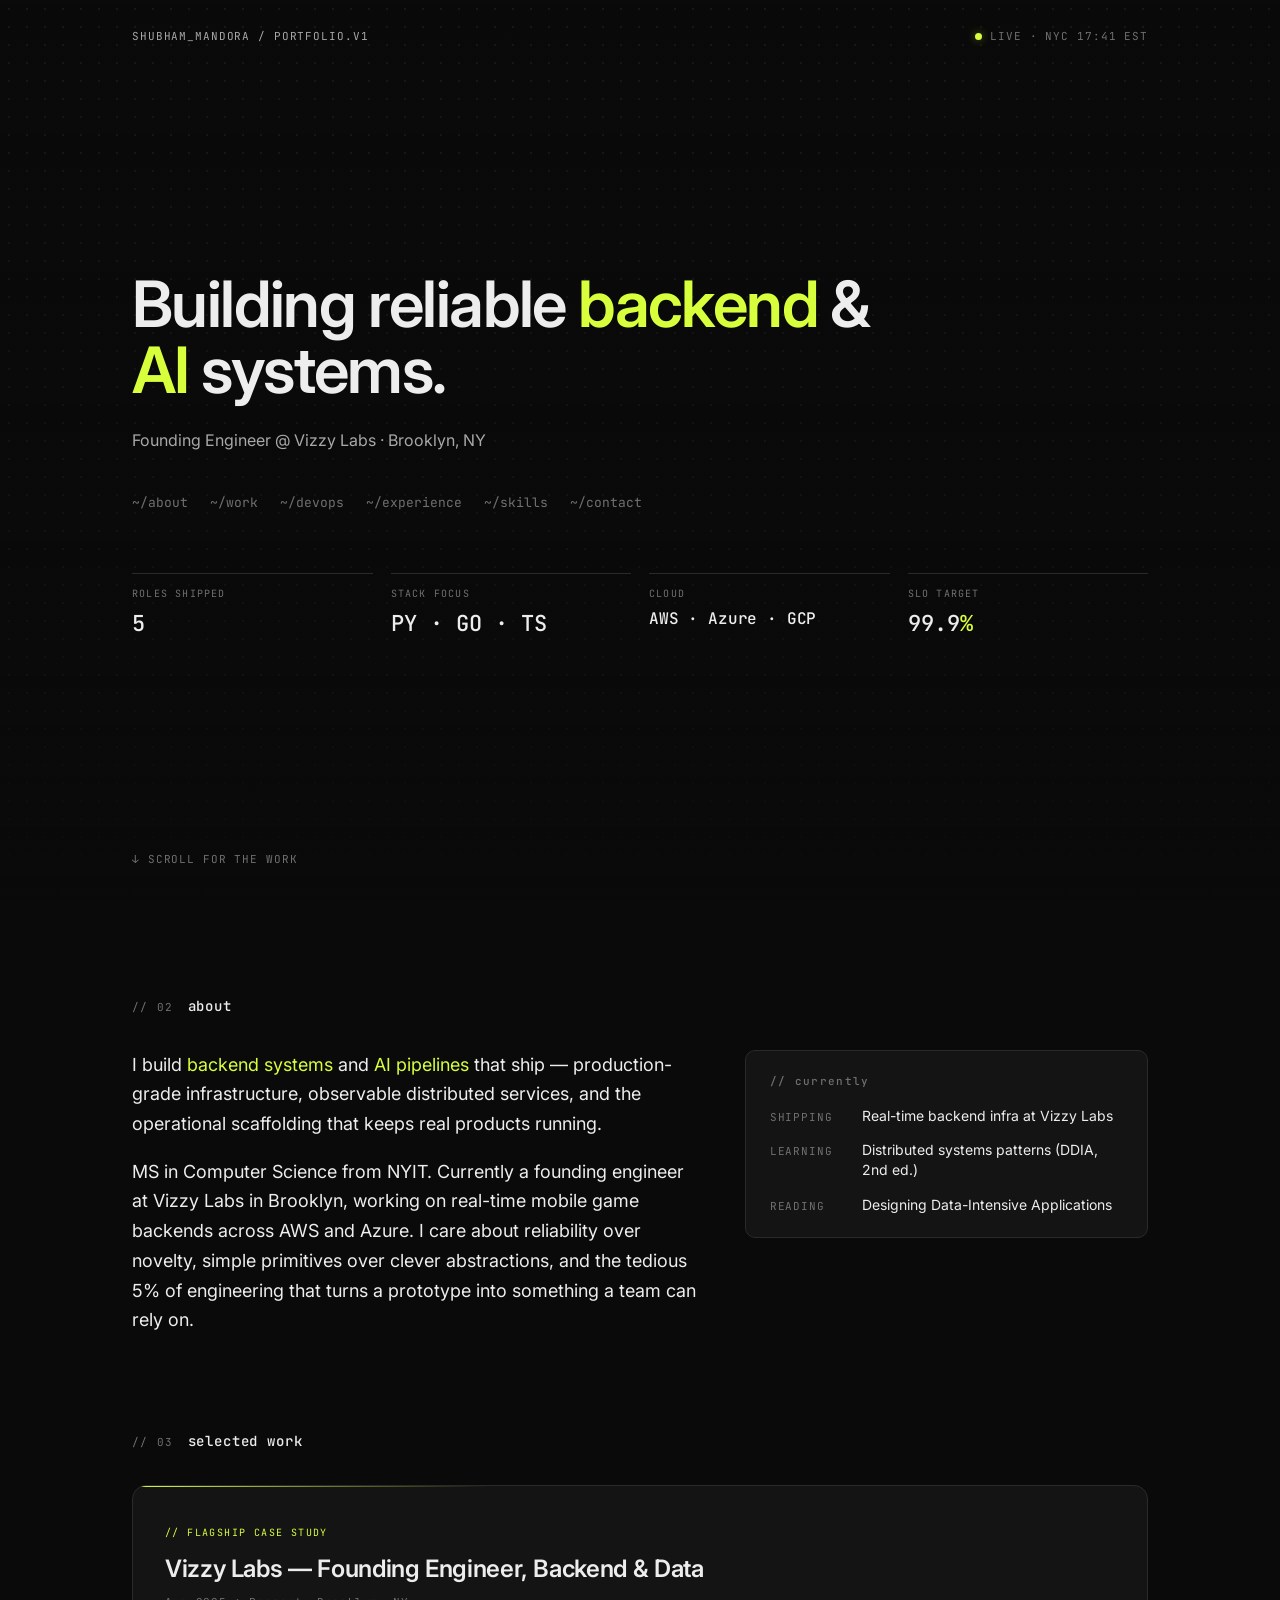
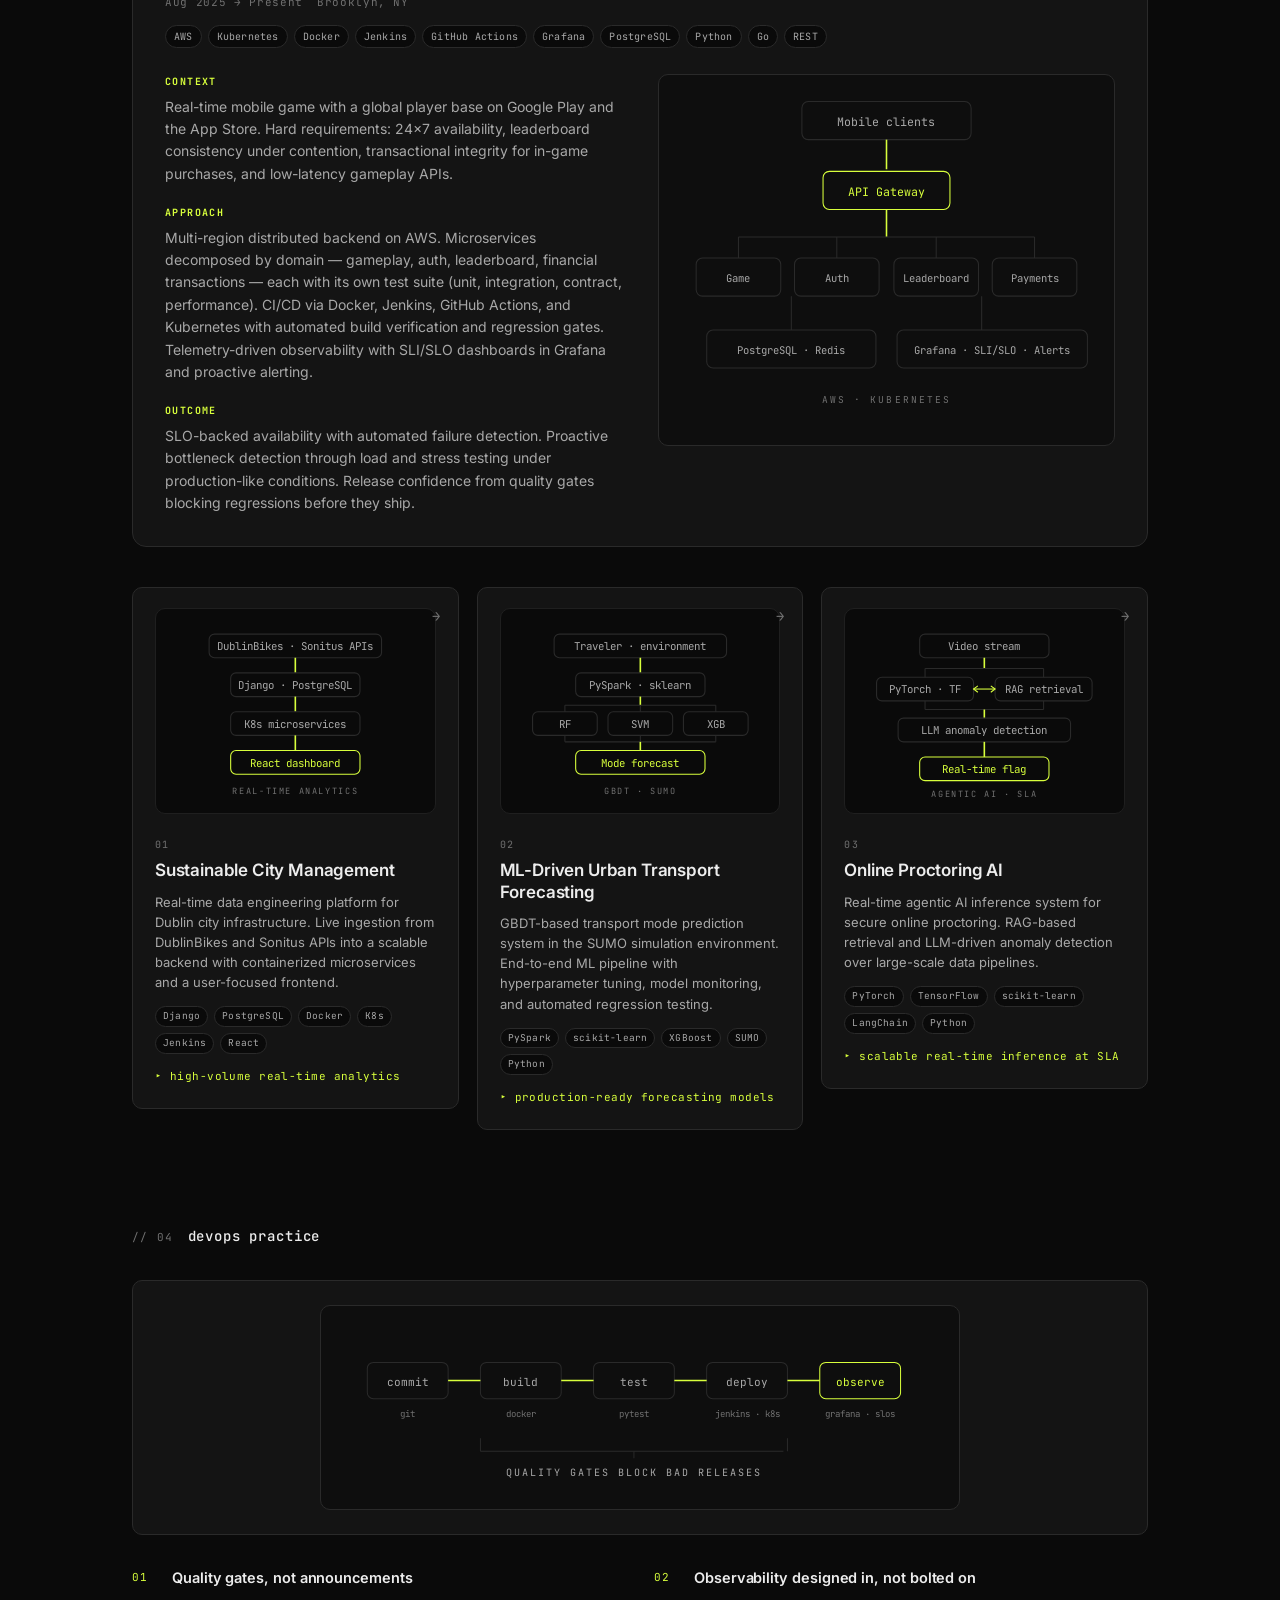
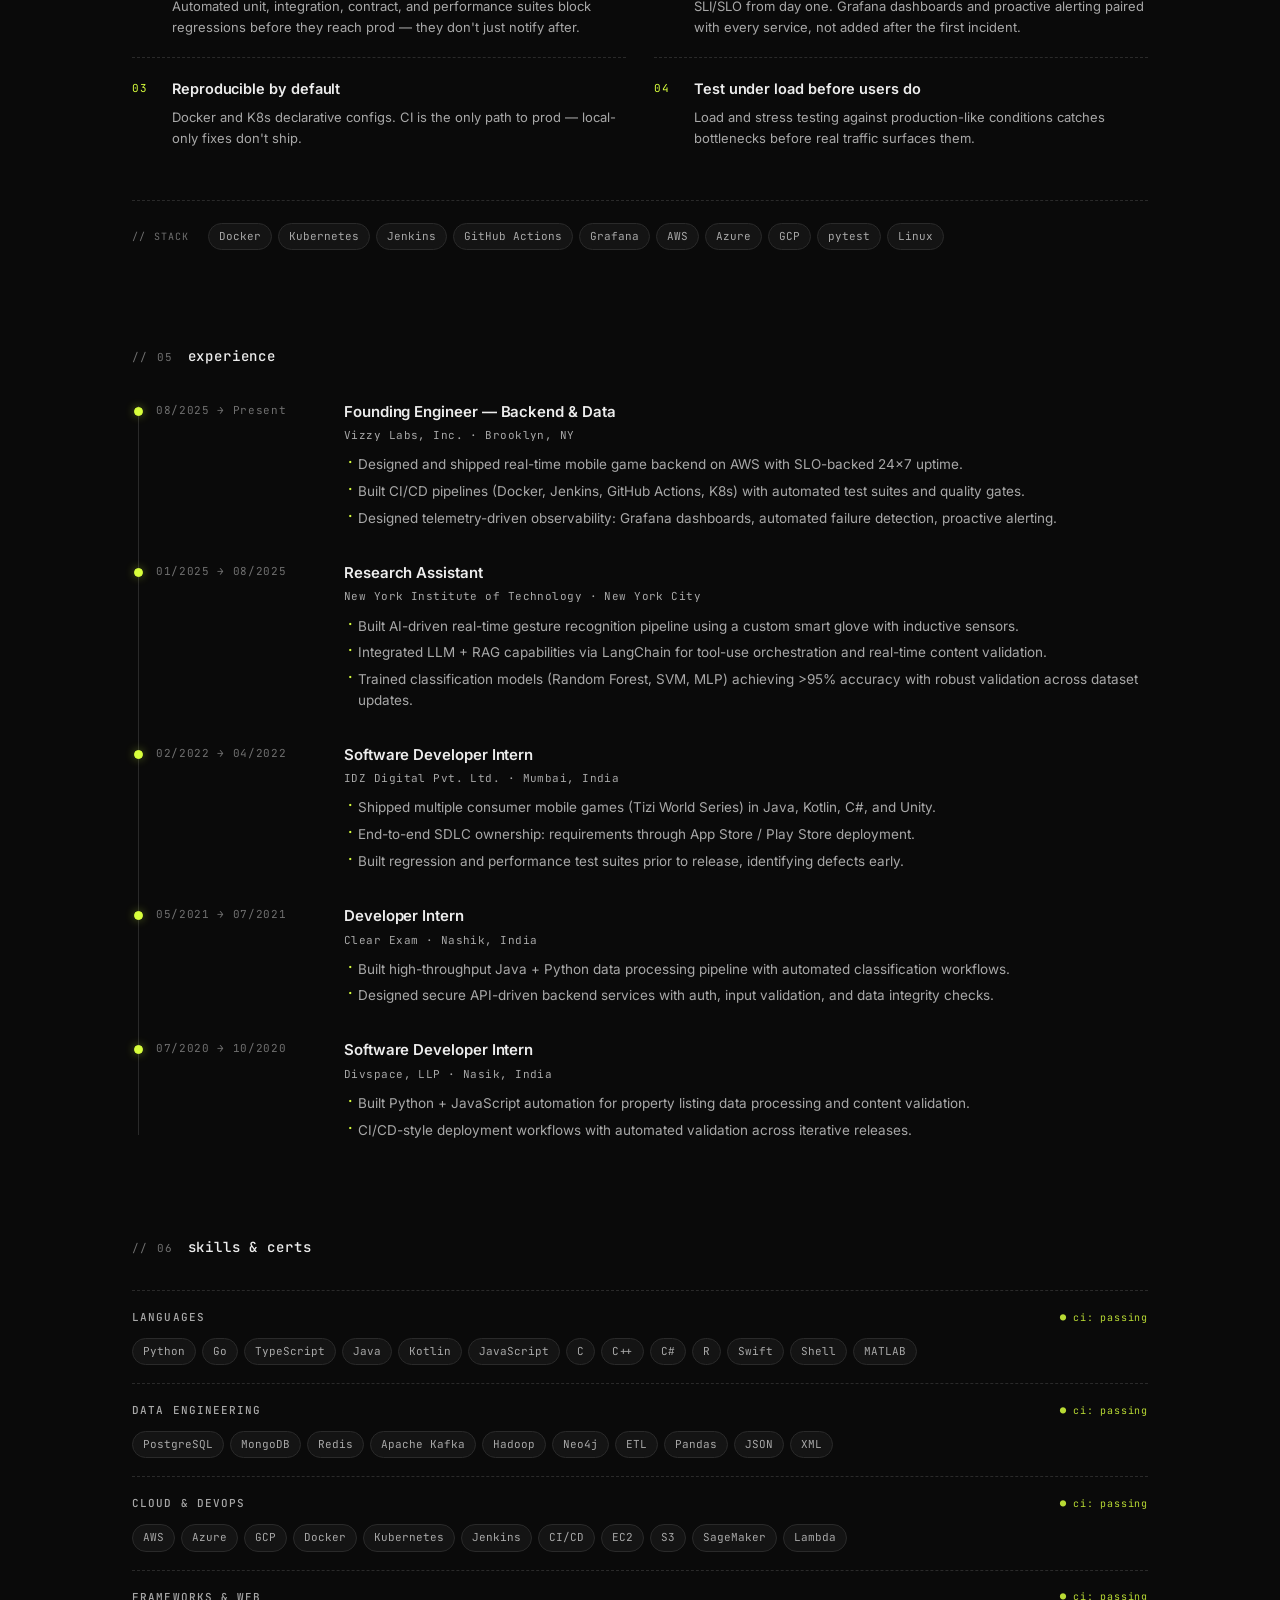
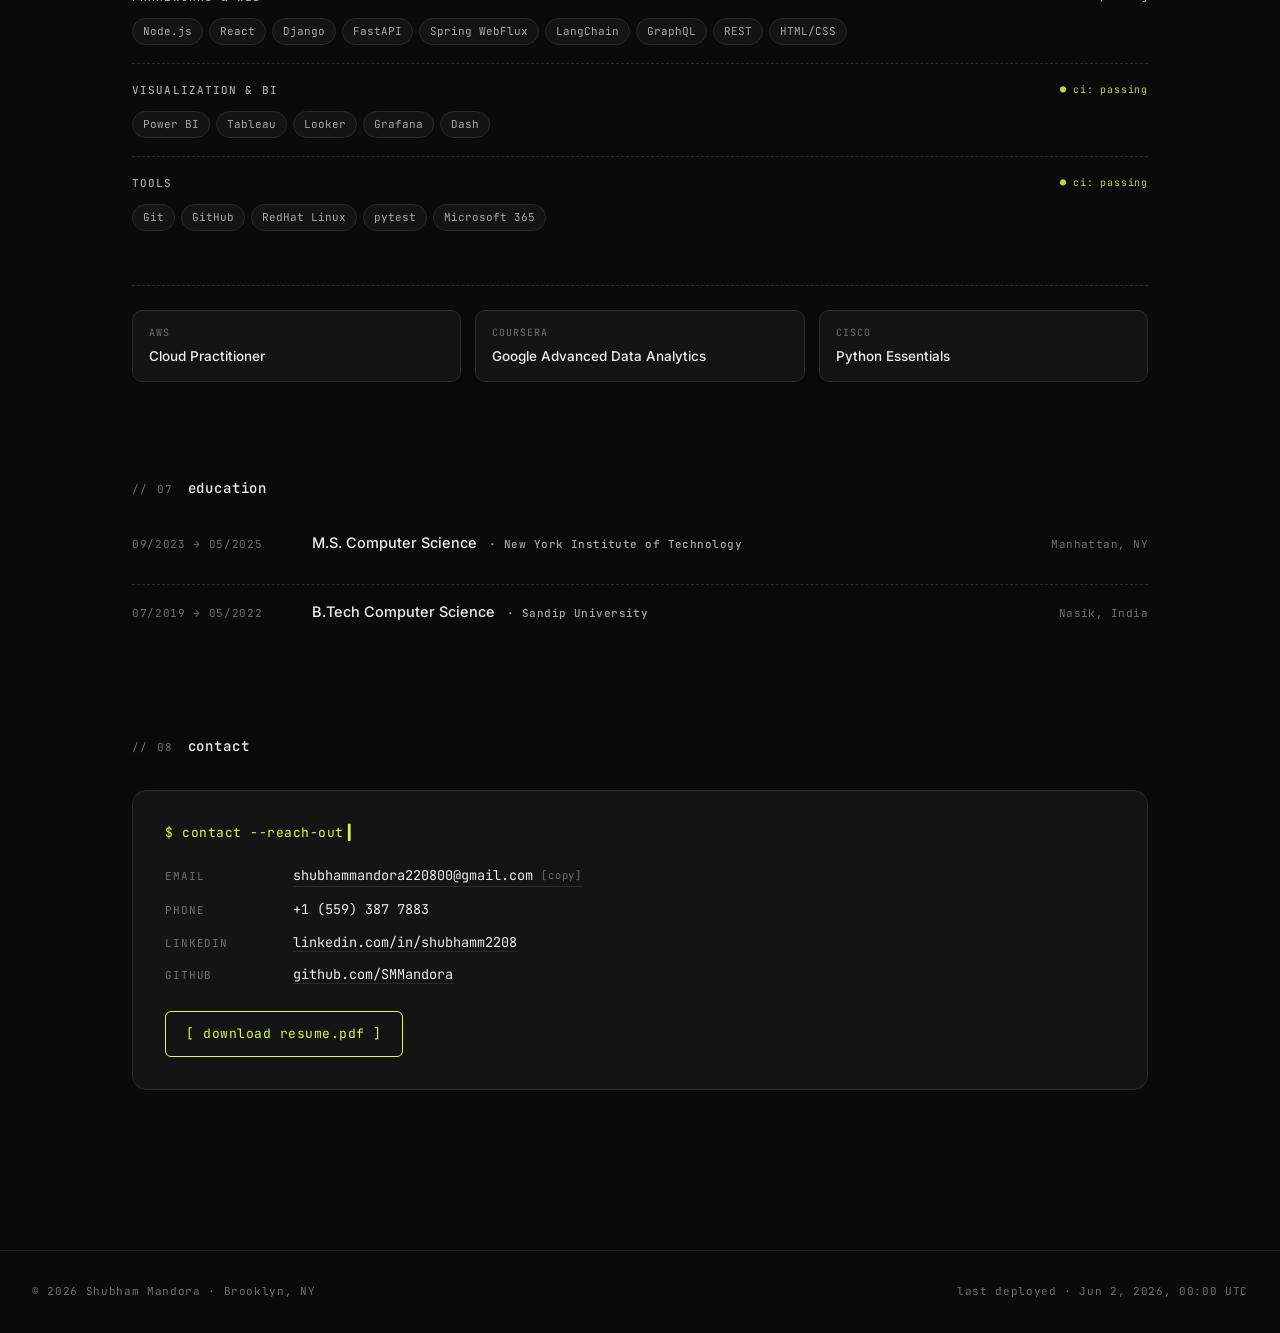
==== index.html @ a64420b3 "Portfolio updated" ====
<!DOCTYPE html>
<html lang="en">
<head>
  <meta charset="UTF-8">
  <meta name="viewport" content="width=device-width, initial-scale=1">
  <meta name="color-scheme" content="dark">
  <title>Shubham Mandora — Backend & AI Engineer</title>
  <meta name="description" content="Founding engineer building backend infrastructure and AI-driven pipelines. MS Computer Science, NYIT. Based in Brooklyn, NY.">
  <meta name="author" content="Shubham Mandora">

  <meta property="og:type" content="website">
  <meta property="og:title" content="Shubham Mandora — Backend & AI Engineer">
  <meta property="og:description" content="Founding engineer building backend infrastructure and AI-driven pipelines. Based in Brooklyn, NY.">
  <meta property="og:url" content="https://smmandora.github.io/">
  <meta name="twitter:card" content="summary_large_image">

  <link rel="canonical" href="https://smmandora.github.io/">

  <link rel="icon" type="image/svg+xml" href="data:image/svg+xml,%3Csvg xmlns='http://www.w3.org/2000/svg' viewBox='0 0 32 32'%3E%3Crect width='32' height='32' rx='6' fill='%230a0a0a'/%3E%3Ctext x='16' y='22' font-family='ui-monospace,Menlo,monospace' font-size='15' font-weight='700' text-anchor='middle' fill='%23d8ff3c'%3ESM%3C/text%3E%3C/svg%3E">

  <link rel="preconnect" href="https://fonts.googleapis.com">
  <link rel="preconnect" href="https://fonts.gstatic.com" crossorigin>
  <link href="https://fonts.googleapis.com/css2?family=Inter:wght@400;500;600;700&family=JetBrains+Mono:wght@400;500&display=swap" rel="stylesheet">

  <link rel="stylesheet" href="./assets/css/styles.css">
</head>
<body>

<a class="skip-link" href="#main">Skip to content</a>

<main id="main">

  <!-- ===== 01 / HERO ===== -->
  <section class="hero container" id="top" aria-label="Intro">
    <div class="hero__topbar">
      <span class="hero__brand">SHUBHAM_MANDORA / PORTFOLIO.V1</span>
      <span class="hero__status">
        <span class="status-dot status-dot--live" aria-hidden="true"></span>
        LIVE · NYC <span data-clock>--:--</span>
      </span>
    </div>

    <div class="hero__main">
      <h1 class="hero__title">
        Building reliable <span class="accent">backend</span> &amp; <span class="accent">AI</span> systems.
      </h1>
      <p class="hero__sub">Founding Engineer @ Vizzy Labs · Brooklyn, NY</p>

      <nav class="hero__nav" aria-label="Page sections">
        <a href="#about">~/about</a>
        <a href="#work">~/work</a>
        <a href="#devops">~/devops</a>
        <a href="#experience">~/experience</a>
        <a href="#skills">~/skills</a>
        <a href="#contact">~/contact</a>
      </nav>

      <ul class="hero__stats" aria-label="At a glance">
        <li class="stat">
          <span class="stat__label">Roles shipped</span>
          <span class="stat__value"><span data-counter="5">0</span></span>
        </li>
        <li class="stat">
          <span class="stat__label">Stack focus</span>
          <span class="stat__value">PY · GO · TS</span>
        </li>
        <li class="stat">
          <span class="stat__label">Cloud</span>
          <span class="stat__value stat__value--sm">AWS · Azure · GCP</span>
        </li>
        <li class="stat">
          <span class="stat__label">SLO target</span>
          <span class="stat__value"><span data-counter="99.9">0</span><span class="accent">%</span></span>
        </li>
      </ul>
    </div>

    <a class="hero__cue" href="#about">↓ scroll for the work</a>
  </section>

  <!-- ===== 02 / ABOUT ===== -->
  <section class="section container" id="about" aria-labelledby="about-title">
    <header class="section__head">
      <span class="section__num">// 02</span>
      <h2 id="about-title" class="section__title">about</h2>
    </header>

    <div class="about__grid">
      <div class="about__prose" data-reveal>
        <p>
          I build <span class="accent">backend systems</span> and <span class="accent">AI pipelines</span> that ship —
          production-grade infrastructure, observable distributed services, and the operational scaffolding
          that keeps real products running.
        </p>
        <p>
          MS in Computer Science from NYIT. Currently a founding engineer at Vizzy Labs in Brooklyn,
          working on real-time mobile game backends across AWS and Azure. I care about reliability
          over novelty, simple primitives over clever abstractions, and the tedious 5% of engineering
          that turns a prototype into something a team can rely on.
        </p>
      </div>

      <aside class="currently" data-currently data-reveal data-reveal-delay="120">
        <h3 class="currently__title">// currently</h3>
        <dl class="currently__list">
          <div class="currently__row">
            <dt>shipping</dt>
            <dd data-currently-shipping>Real-time backend infra at Vizzy Labs</dd>
          </div>
          <div class="currently__row">
            <dt>learning</dt>
            <dd data-currently-learning>Distributed systems patterns</dd>
          </div>
          <div class="currently__row">
            <dt>reading</dt>
            <dd data-currently-reading>Designing Data-Intensive Applications</dd>
          </div>
        </dl>
      </aside>
    </div>
  </section>

  <!-- ===== 03 / SELECTED WORK ===== -->
  <section class="section container" id="work" aria-labelledby="work-title">
    <header class="section__head">
      <span class="section__num">// 03</span>
      <h2 id="work-title" class="section__title">selected work</h2>
    </header>

    <!-- Hero case study: Vizzy Labs -->
    <article class="case-study" data-reveal>
      <header>
        <span class="case-study__label">// flagship case study</span>
        <h3 class="case-study__title">Vizzy Labs — Founding Engineer, Backend &amp; Data</h3>
        <div class="case-study__meta">
          <time>Aug 2025 → Present</time>
          <span>Brooklyn, NY</span>
        </div>
        <ul class="tag-list">
          <li>AWS</li><li>Kubernetes</li><li>Docker</li>
          <li>Jenkins</li><li>GitHub Actions</li><li>Grafana</li>
          <li>PostgreSQL</li><li>Python</li><li>Go</li><li>REST</li>
        </ul>
      </header>

      <div class="case-study__body">
        <div class="case-study__prose">
          <h4>Context</h4>
          <p>
            Real-time mobile game with a global player base on Google Play and the App Store.
            Hard requirements: 24×7 availability, leaderboard consistency under contention,
            transactional integrity for in-game purchases, and low-latency gameplay APIs.
          </p>

          <h4>Approach</h4>
          <p>
            Multi-region distributed backend on AWS. Microservices decomposed
            by domain — gameplay, auth, leaderboard, financial transactions — each with its own
            test suite (unit, integration, contract, performance). CI/CD via Docker, Jenkins,
            GitHub Actions, and Kubernetes with automated build verification and regression gates.
            Telemetry-driven observability with SLI/SLO dashboards in Grafana and proactive alerting.
          </p>

          <h4>Outcome</h4>
          <p>
            SLO-backed availability with automated failure detection. Proactive bottleneck
            detection through load and stress testing under production-like conditions.
            Release confidence from quality gates blocking regressions before they ship.
          </p>
        </div>

        <div class="case-study__diagram">
          <svg viewBox="0 0 400 320" class="arch-diagram" role="img" aria-label="Architecture: mobile clients through API gateway into microservices, backed by data and observability layers">
            <!-- Mobile clients -->
            <rect x="120" y="10" width="160" height="36" rx="6" fill="none" stroke="#2a2a2a" stroke-width="1"/>
            <text x="200" y="33" font-family="JetBrains Mono, monospace" font-size="11" fill="#a8a8a8" text-anchor="middle">Mobile clients</text>

            <!-- Arrow -->
            <line x1="200" y1="46" x2="200" y2="74" stroke="#d8ff3c" stroke-width="1.5"/>

            <!-- API Gateway -->
            <rect x="140" y="76" width="120" height="36" rx="6" fill="none" stroke="#d8ff3c" stroke-width="1"/>
            <text x="200" y="99" font-family="JetBrains Mono, monospace" font-size="11" fill="#d8ff3c" text-anchor="middle">API Gateway</text>

            <!-- Arrow -->
            <line x1="200" y1="112" x2="200" y2="138" stroke="#d8ff3c" stroke-width="1.5"/>
            <line x1="60" y1="138" x2="340" y2="138" stroke="#2a2a2a" stroke-width="1"/>
            <line x1="60" y1="138" x2="60" y2="158" stroke="#2a2a2a" stroke-width="1"/>
            <line x1="153" y1="138" x2="153" y2="158" stroke="#2a2a2a" stroke-width="1"/>
            <line x1="247" y1="138" x2="247" y2="158" stroke="#2a2a2a" stroke-width="1"/>
            <line x1="340" y1="138" x2="340" y2="158" stroke="#2a2a2a" stroke-width="1"/>

            <!-- Services row -->
            <rect x="20" y="158" width="80" height="36" rx="6" fill="none" stroke="#2a2a2a" stroke-width="1"/>
            <text x="60" y="181" font-family="JetBrains Mono, monospace" font-size="10" fill="#a8a8a8" text-anchor="middle">Game</text>

            <rect x="113" y="158" width="80" height="36" rx="6" fill="none" stroke="#2a2a2a" stroke-width="1"/>
            <text x="153" y="181" font-family="JetBrains Mono, monospace" font-size="10" fill="#a8a8a8" text-anchor="middle">Auth</text>

            <rect x="207" y="158" width="80" height="36" rx="6" fill="none" stroke="#2a2a2a" stroke-width="1"/>
            <text x="247" y="181" font-family="JetBrains Mono, monospace" font-size="10" fill="#a8a8a8" text-anchor="middle">Leaderboard</text>

            <rect x="300" y="158" width="80" height="36" rx="6" fill="none" stroke="#2a2a2a" stroke-width="1"/>
            <text x="340" y="181" font-family="JetBrains Mono, monospace" font-size="10" fill="#a8a8a8" text-anchor="middle">Payments</text>

            <!-- Arrows down to data layer -->
            <line x1="110" y1="194" x2="110" y2="226" stroke="#2a2a2a" stroke-width="1"/>
            <line x1="290" y1="194" x2="290" y2="226" stroke="#2a2a2a" stroke-width="1"/>

            <!-- Data + observability -->
            <rect x="30" y="226" width="160" height="36" rx="6" fill="none" stroke="#2a2a2a" stroke-width="1"/>
            <text x="110" y="249" font-family="JetBrains Mono, monospace" font-size="10" fill="#a8a8a8" text-anchor="middle">PostgreSQL · Redis</text>

            <rect x="210" y="226" width="180" height="36" rx="6" fill="none" stroke="#2a2a2a" stroke-width="1"/>
            <text x="300" y="249" font-family="JetBrains Mono, monospace" font-size="10" fill="#a8a8a8" text-anchor="middle">Grafana · SLI/SLO · Alerts</text>

            <!-- Foundation -->
            <text x="200" y="295" font-family="JetBrains Mono, monospace" font-size="9" fill="#707070" letter-spacing="2" text-anchor="middle">AWS · KUBERNETES</text>
          </svg>
        </div>
      </div>
    </article>

    <!-- Standard project cards -->
    <ul class="card-grid">
      <li>
        <article class="project-card" data-project-card data-reveal>
          <button type="button" class="project-card__trigger" data-card-trigger aria-expanded="false" aria-controls="proj-1-detail">
            <svg viewBox="0 0 240 170" class="arch-diagram arch-diagram--sm" role="img" aria-label="Data flow: DublinBikes and Sonitus APIs into Django/Postgres backend, K8s microservices, React dashboard">
              <rect x="40" y="14" width="160" height="22" rx="5" fill="none" stroke="#2a2a2a" stroke-width="1"/>
              <text x="120" y="29" font-family="JetBrains Mono, monospace" font-size="10" fill="#a8a8a8" text-anchor="middle">DublinBikes · Sonitus APIs</text>

              <line x1="120" y1="36" x2="120" y2="50" stroke="#d8ff3c" stroke-width="1.5"/>

              <rect x="60" y="50" width="120" height="22" rx="5" fill="none" stroke="#2a2a2a" stroke-width="1"/>
              <text x="120" y="65" font-family="JetBrains Mono, monospace" font-size="10" fill="#a8a8a8" text-anchor="middle">Django · PostgreSQL</text>

              <line x1="120" y1="72" x2="120" y2="86" stroke="#d8ff3c" stroke-width="1.5"/>

              <rect x="60" y="86" width="120" height="22" rx="5" fill="none" stroke="#2a2a2a" stroke-width="1"/>
              <text x="120" y="101" font-family="JetBrains Mono, monospace" font-size="10" fill="#a8a8a8" text-anchor="middle">K8s microservices</text>

              <line x1="120" y1="108" x2="120" y2="122" stroke="#d8ff3c" stroke-width="1.5"/>

              <rect x="60" y="122" width="120" height="22" rx="5" fill="none" stroke="#d8ff3c" stroke-width="1"/>
              <text x="120" y="137" font-family="JetBrains Mono, monospace" font-size="10" fill="#d8ff3c" text-anchor="middle">React dashboard</text>

              <text x="120" y="162" font-family="JetBrains Mono, monospace" font-size="8" fill="#707070" letter-spacing="1.5" text-anchor="middle">REAL-TIME ANALYTICS</text>
            </svg>
            <span class="project-card__num">01</span>
            <h3 class="project-card__title">Sustainable City Management</h3>
            <p class="project-card__brief">
              Real-time data engineering platform for Dublin city infrastructure. Live ingestion
              from DublinBikes and Sonitus APIs into a scalable backend with containerized
              microservices and a user-focused frontend.
            </p>
            <ul class="tag-list tag-list--sm">
              <li>Django</li><li>PostgreSQL</li><li>Docker</li><li>K8s</li><li>Jenkins</li><li>React</li>
            </ul>
            <span class="project-card__result">▸ high-volume real-time analytics</span>
            <span class="project-card__chev" aria-hidden="true">→</span>
          </button>
          <div class="project-card__detail" id="proj-1-detail">
            <div class="project-card__detail-inner">
              <h4>Context</h4>
              <p>City infrastructure data lives across heterogeneous APIs with inconsistent schemas and varying uptime.</p>
              <h4>Approach</h4>
              <p>Django + PostgreSQL backend for ingestion, validation, and querying. Containerized into K8s microservices with automated health checks and regression testing. Jenkins CI/CD with quality gates. React + Django templates for live data visualization.</p>
              <h4>Outcome</h4>
              <p>End-to-end pipeline tested at scale across high-volume streams, with structured unit/integration tests across all services.</p>
            </div>
          </div>
        </article>
      </li>

      <li>
        <article class="project-card" data-project-card data-reveal data-reveal-delay="80">
          <button type="button" class="project-card__trigger" data-card-trigger aria-expanded="false" aria-controls="proj-2-detail">
            <svg viewBox="0 0 240 170" class="arch-diagram arch-diagram--sm" role="img" aria-label="Transport ML pipeline: traveler and environmental data through feature pipeline into RF, SVM, XGBoost ensemble, producing mode forecasts">
              <rect x="40" y="14" width="160" height="22" rx="5" fill="none" stroke="#2a2a2a" stroke-width="1"/>
              <text x="120" y="29" font-family="JetBrains Mono, monospace" font-size="10" fill="#a8a8a8" text-anchor="middle">Traveler · environment</text>

              <line x1="120" y1="36" x2="120" y2="50" stroke="#d8ff3c" stroke-width="1.5"/>

              <rect x="60" y="50" width="120" height="22" rx="5" fill="none" stroke="#2a2a2a" stroke-width="1"/>
              <text x="120" y="65" font-family="JetBrains Mono, monospace" font-size="10" fill="#a8a8a8" text-anchor="middle">PySpark · sklearn</text>

              <line x1="120" y1="72" x2="120" y2="80" stroke="#d8ff3c" stroke-width="1.5"/>
              <line x1="50" y1="80" x2="190" y2="80" stroke="#2a2a2a" stroke-width="1"/>
              <line x1="50" y1="80" x2="50" y2="86" stroke="#2a2a2a" stroke-width="1"/>
              <line x1="120" y1="80" x2="120" y2="86" stroke="#2a2a2a" stroke-width="1"/>
              <line x1="190" y1="80" x2="190" y2="86" stroke="#2a2a2a" stroke-width="1"/>

              <rect x="20" y="86" width="60" height="22" rx="5" fill="none" stroke="#2a2a2a" stroke-width="1"/>
              <text x="50" y="101" font-family="JetBrains Mono, monospace" font-size="10" fill="#a8a8a8" text-anchor="middle">RF</text>

              <rect x="90" y="86" width="60" height="22" rx="5" fill="none" stroke="#2a2a2a" stroke-width="1"/>
              <text x="120" y="101" font-family="JetBrains Mono, monospace" font-size="10" fill="#a8a8a8" text-anchor="middle">SVM</text>

              <rect x="160" y="86" width="60" height="22" rx="5" fill="none" stroke="#2a2a2a" stroke-width="1"/>
              <text x="190" y="101" font-family="JetBrains Mono, monospace" font-size="10" fill="#a8a8a8" text-anchor="middle">XGB</text>

              <line x1="50" y1="108" x2="50" y2="114" stroke="#2a2a2a" stroke-width="1"/>
              <line x1="120" y1="108" x2="120" y2="114" stroke="#2a2a2a" stroke-width="1"/>
              <line x1="190" y1="108" x2="190" y2="114" stroke="#2a2a2a" stroke-width="1"/>
              <line x1="50" y1="114" x2="190" y2="114" stroke="#2a2a2a" stroke-width="1"/>
              <line x1="120" y1="114" x2="120" y2="122" stroke="#d8ff3c" stroke-width="1.5"/>

              <rect x="60" y="122" width="120" height="22" rx="5" fill="none" stroke="#d8ff3c" stroke-width="1"/>
              <text x="120" y="137" font-family="JetBrains Mono, monospace" font-size="10" fill="#d8ff3c" text-anchor="middle">Mode forecast</text>

              <text x="120" y="162" font-family="JetBrains Mono, monospace" font-size="8" fill="#707070" letter-spacing="1.5" text-anchor="middle">GBDT · SUMO</text>
            </svg>
            <span class="project-card__num">02</span>
            <h3 class="project-card__title">ML-Driven Urban Transport Forecasting</h3>
            <p class="project-card__brief">
              GBDT-based transport mode prediction system in the SUMO simulation environment.
              End-to-end ML pipeline with hyperparameter tuning, model monitoring, and automated
              regression testing.
            </p>
            <ul class="tag-list tag-list--sm">
              <li>PySpark</li><li>scikit-learn</li><li>XGBoost</li><li>SUMO</li><li>Python</li>
            </ul>
            <span class="project-card__result">▸ production-ready forecasting models</span>
            <span class="project-card__chev" aria-hidden="true">→</span>
          </button>
          <div class="project-card__detail" id="proj-2-detail">
            <div class="project-card__detail-inner">
              <h4>Context</h4>
              <p>Urban transport planning needs accurate mode-choice forecasts under varying traveler preferences and environmental factors.</p>
              <h4>Approach</h4>
              <p>End-to-end ML pipeline using PySpark and scikit-learn. Trained Multinomial Logistic Regression, Random Forest, SVM, and XGBoost. Hyperparameter tuning via GridSearchCV. Automated regression testing to catch model drift across dataset updates.</p>
              <h4>Outcome</h4>
              <p>Validated forecasting outputs across iterations, with systematic performance benchmarking ensuring reliability for urban planning use.</p>
            </div>
          </div>
        </article>
      </li>

      <li>
        <article class="project-card" data-project-card data-reveal data-reveal-delay="160">
          <button type="button" class="project-card__trigger" data-card-trigger aria-expanded="false" aria-controls="proj-3-detail">
            <svg viewBox="0 0 240 170" class="arch-diagram arch-diagram--sm" role="img" aria-label="Inference loop: video stream into PyTorch/TF model paired with RAG retrieval, feeding LLM anomaly detection and real-time flagging">
              <rect x="60" y="14" width="120" height="22" rx="5" fill="none" stroke="#2a2a2a" stroke-width="1"/>
              <text x="120" y="29" font-family="JetBrains Mono, monospace" font-size="10" fill="#a8a8a8" text-anchor="middle">Video stream</text>

              <line x1="120" y1="36" x2="120" y2="46" stroke="#d8ff3c" stroke-width="1.5"/>
              <line x1="65" y1="46" x2="175" y2="46" stroke="#2a2a2a" stroke-width="1"/>
              <line x1="65" y1="46" x2="65" y2="54" stroke="#2a2a2a" stroke-width="1"/>
              <line x1="175" y1="46" x2="175" y2="54" stroke="#2a2a2a" stroke-width="1"/>

              <rect x="20" y="54" width="90" height="22" rx="5" fill="none" stroke="#2a2a2a" stroke-width="1"/>
              <text x="65" y="69" font-family="JetBrains Mono, monospace" font-size="10" fill="#a8a8a8" text-anchor="middle">PyTorch · TF</text>

              <rect x="130" y="54" width="90" height="22" rx="5" fill="none" stroke="#2a2a2a" stroke-width="1"/>
              <text x="175" y="69" font-family="JetBrains Mono, monospace" font-size="10" fill="#a8a8a8" text-anchor="middle">RAG retrieval</text>

              <line x1="110" y1="65" x2="130" y2="65" stroke="#d8ff3c" stroke-width="1"/>
              <polyline points="114,62 110,65 114,68" fill="none" stroke="#d8ff3c" stroke-width="1"/>
              <polyline points="126,62 130,65 126,68" fill="none" stroke="#d8ff3c" stroke-width="1"/>

              <line x1="65" y1="76" x2="65" y2="84" stroke="#2a2a2a" stroke-width="1"/>
              <line x1="175" y1="76" x2="175" y2="84" stroke="#2a2a2a" stroke-width="1"/>
              <line x1="65" y1="84" x2="175" y2="84" stroke="#2a2a2a" stroke-width="1"/>
              <line x1="120" y1="84" x2="120" y2="92" stroke="#d8ff3c" stroke-width="1.5"/>

              <rect x="40" y="92" width="160" height="22" rx="5" fill="none" stroke="#2a2a2a" stroke-width="1"/>
              <text x="120" y="107" font-family="JetBrains Mono, monospace" font-size="10" fill="#a8a8a8" text-anchor="middle">LLM anomaly detection</text>

              <line x1="120" y1="114" x2="120" y2="128" stroke="#d8ff3c" stroke-width="1.5"/>

              <rect x="60" y="128" width="120" height="22" rx="5" fill="none" stroke="#d8ff3c" stroke-width="1"/>
              <text x="120" y="143" font-family="JetBrains Mono, monospace" font-size="10" fill="#d8ff3c" text-anchor="middle">Real-time flag</text>

              <text x="120" y="165" font-family="JetBrains Mono, monospace" font-size="8" fill="#707070" letter-spacing="1.5" text-anchor="middle">AGENTIC AI · SLA</text>
            </svg>
            <span class="project-card__num">03</span>
            <h3 class="project-card__title">Online Proctoring AI</h3>
            <p class="project-card__brief">
              Real-time agentic AI inference system for secure online proctoring.
              RAG-based retrieval and LLM-driven anomaly detection over large-scale data pipelines.
            </p>
            <ul class="tag-list tag-list--sm">
              <li>PyTorch</li><li>TensorFlow</li><li>scikit-learn</li><li>LangChain</li><li>Python</li>
            </ul>
            <span class="project-card__result">▸ scalable real-time inference at SLA</span>
            <span class="project-card__chev" aria-hidden="true">→</span>
          </button>
          <div class="project-card__detail" id="proj-3-detail">
            <div class="project-card__detail-inner">
              <h4>Context</h4>
              <p>Online proctoring needs reliable anomaly detection without sacrificing user experience or burning latency budget.</p>
              <h4>Approach</h4>
              <p>Real-time inference combining PyTorch + TensorFlow models. RAG-based retrieval patterns and LLM-driven anomaly detection. Content moderation pipelines with SLA-based processing and BI-driven analytics.</p>
              <h4>Outcome</h4>
              <p>Optimized inference pipeline for scalability; systematic benchmarking ensured production-grade throughput.</p>
            </div>
          </div>
        </article>
      </li>
    </ul>
  </section>

  <!-- ===== 04 / DEVOPS PRACTICE ===== -->
  <section class="section container" id="devops" aria-labelledby="devops-title">
    <header class="section__head">
      <span class="section__num">// 04</span>
      <h2 id="devops-title" class="section__title">devops practice</h2>
    </header>

    <div class="devops" data-reveal>
      <div class="devops__diagram">
        <svg viewBox="0 0 600 170" class="arch-diagram pipeline-diagram" role="img" aria-label="CI/CD pipeline: commit, build, test, deploy, observe — with quality gates blocking releases">
          <!-- Stage 1: commit -->
          <rect x="30" y="40" width="80" height="36" rx="6" fill="none" stroke="#2a2a2a" stroke-width="1"/>
          <text x="70" y="63" font-family="JetBrains Mono, monospace" font-size="11" fill="#a8a8a8" text-anchor="middle">commit</text>
          <text x="70" y="94" font-family="JetBrains Mono, monospace" font-size="9" fill="#707070" text-anchor="middle">git</text>

          <!-- Stage 2: build -->
          <rect x="142" y="40" width="80" height="36" rx="6" fill="none" stroke="#2a2a2a" stroke-width="1"/>
          <text x="182" y="63" font-family="JetBrains Mono, monospace" font-size="11" fill="#a8a8a8" text-anchor="middle">build</text>
          <text x="182" y="94" font-family="JetBrains Mono, monospace" font-size="9" fill="#707070" text-anchor="middle">docker</text>

          <!-- Stage 3: test -->
          <rect x="254" y="40" width="80" height="36" rx="6" fill="none" stroke="#2a2a2a" stroke-width="1"/>
          <text x="294" y="63" font-family="JetBrains Mono, monospace" font-size="11" fill="#a8a8a8" text-anchor="middle">test</text>
          <text x="294" y="94" font-family="JetBrains Mono, monospace" font-size="9" fill="#707070" text-anchor="middle">pytest</text>

          <!-- Stage 4: deploy -->
          <rect x="366" y="40" width="80" height="36" rx="6" fill="none" stroke="#2a2a2a" stroke-width="1"/>
          <text x="406" y="63" font-family="JetBrains Mono, monospace" font-size="11" fill="#a8a8a8" text-anchor="middle">deploy</text>
          <text x="406" y="94" font-family="JetBrains Mono, monospace" font-size="9" fill="#707070" text-anchor="middle">jenkins · k8s</text>

          <!-- Stage 5: observe -->
          <rect x="478" y="40" width="80" height="36" rx="6" fill="none" stroke="#d8ff3c" stroke-width="1"/>
          <text x="518" y="63" font-family="JetBrains Mono, monospace" font-size="11" fill="#d8ff3c" text-anchor="middle">observe</text>
          <text x="518" y="94" font-family="JetBrains Mono, monospace" font-size="9" fill="#707070" text-anchor="middle">grafana · slos</text>

          <!-- Arrows between stages -->
          <line x1="110" y1="58" x2="142" y2="58" stroke="#d8ff3c" stroke-width="1.5"/>
          <line x1="222" y1="58" x2="254" y2="58" stroke="#d8ff3c" stroke-width="1.5"/>
          <line x1="334" y1="58" x2="366" y2="58" stroke="#d8ff3c" stroke-width="1.5"/>
          <line x1="446" y1="58" x2="478" y2="58" stroke="#d8ff3c" stroke-width="1.5"/>

          <!-- Quality gates bracket beneath build → test → deploy -->
          <line x1="142" y1="115" x2="142" y2="128" stroke="#2a2a2a" stroke-width="1"/>
          <line x1="446" y1="115" x2="446" y2="128" stroke="#2a2a2a" stroke-width="1"/>
          <line x1="142" y1="128" x2="446" y2="128" stroke="#2a2a2a" stroke-width="1"/>
          <line x1="294" y1="128" x2="294" y2="135" stroke="#2a2a2a" stroke-width="1"/>
          <text x="294" y="152" font-family="JetBrains Mono, monospace" font-size="10" fill="#a8a8a8" text-anchor="middle" letter-spacing="2">QUALITY GATES BLOCK BAD RELEASES</text>
        </svg>
      </div>

      <ol class="devops__principles">
        <li>
          <span class="principle__num">01</span>
          <div>
            <h3>Quality gates, not announcements</h3>
            <p>Automated unit, integration, contract, and performance suites block regressions before they reach prod — they don't just notify after.</p>
          </div>
        </li>
        <li>
          <span class="principle__num">02</span>
          <div>
            <h3>Observability designed in, not bolted on</h3>
            <p>SLI/SLO from day one. Grafana dashboards and proactive alerting paired with every service, not added after the first incident.</p>
          </div>
        </li>
        <li>
          <span class="principle__num">03</span>
          <div>
            <h3>Reproducible by default</h3>
            <p>Docker and K8s declarative configs. CI is the only path to prod — local-only fixes don't ship.</p>
          </div>
        </li>
        <li>
          <span class="principle__num">04</span>
          <div>
            <h3>Test under load before users do</h3>
            <p>Load and stress testing against production-like conditions catches bottlenecks before real traffic surfaces them.</p>
          </div>
        </li>
      </ol>

      <div class="devops__tools-row">
        <span class="devops__label">// stack</span>
        <ul class="chip-list">
          <li>Docker</li><li>Kubernetes</li><li>Jenkins</li>
          <li>GitHub Actions</li><li>Grafana</li><li>AWS</li>
          <li>Azure</li><li>GCP</li><li>pytest</li><li>Linux</li>
        </ul>
      </div>
    </div>
  </section>

  <!-- ===== 05 / EXPERIENCE ===== -->
  <section class="section container" id="experience" aria-labelledby="experience-title">
    <header class="section__head">
      <span class="section__num">// 05</span>
      <h2 id="experience-title" class="section__title">experience</h2>
    </header>

    <ol class="timeline">
      <li class="timeline__entry" data-reveal>
        <time class="timeline__date">08/2025 → Present</time>
        <div class="timeline__body">
          <h3 class="timeline__role">Founding Engineer — Backend &amp; Data</h3>
          <p class="timeline__org">Vizzy Labs, Inc. · Brooklyn, NY</p>
          <ul class="timeline__bullets">
            <li>Designed and shipped real-time mobile game backend on AWS with SLO-backed 24×7 uptime.</li>
            <li>Built CI/CD pipelines (Docker, Jenkins, GitHub Actions, K8s) with automated test suites and quality gates.</li>
            <li>Designed telemetry-driven observability: Grafana dashboards, automated failure detection, proactive alerting.</li>
          </ul>
        </div>
      </li>

      <li class="timeline__entry" data-reveal>
        <time class="timeline__date">01/2025 → 08/2025</time>
        <div class="timeline__body">
          <h3 class="timeline__role">Research Assistant</h3>
          <p class="timeline__org">New York Institute of Technology · New York City</p>
          <ul class="timeline__bullets">
            <li>Built AI-driven real-time gesture recognition pipeline using a custom smart glove with inductive sensors.</li>
            <li>Integrated LLM + RAG capabilities via LangChain for tool-use orchestration and real-time content validation.</li>
            <li>Trained classification models (Random Forest, SVM, MLP) achieving &gt;95% accuracy with robust validation across dataset updates.</li>
          </ul>
        </div>
      </li>

      <li class="timeline__entry" data-reveal>
        <time class="timeline__date">02/2022 → 04/2022</time>
        <div class="timeline__body">
          <h3 class="timeline__role">Software Developer Intern</h3>
          <p class="timeline__org">IDZ Digital Pvt. Ltd. · Mumbai, India</p>
          <ul class="timeline__bullets">
            <li>Shipped multiple consumer mobile games (Tizi World Series) in Java, Kotlin, C#, and Unity.</li>
            <li>End-to-end SDLC ownership: requirements through App Store / Play Store deployment.</li>
            <li>Built regression and performance test suites prior to release, identifying defects early.</li>
          </ul>
        </div>
      </li>

      <li class="timeline__entry" data-reveal>
        <time class="timeline__date">05/2021 → 07/2021</time>
        <div class="timeline__body">
          <h3 class="timeline__role">Developer Intern</h3>
          <p class="timeline__org">Clear Exam · Nashik, India</p>
          <ul class="timeline__bullets">
            <li>Built high-throughput Java + Python data processing pipeline with automated classification workflows.</li>
            <li>Designed secure API-driven backend services with auth, input validation, and data integrity checks.</li>
          </ul>
        </div>
      </li>

      <li class="timeline__entry" data-reveal>
        <time class="timeline__date">07/2020 → 10/2020</time>
        <div class="timeline__body">
          <h3 class="timeline__role">Software Developer Intern</h3>
          <p class="timeline__org">Divspace, LLP · Nasik, India</p>
          <ul class="timeline__bullets">
            <li>Built Python + JavaScript automation for property listing data processing and content validation.</li>
            <li>CI/CD-style deployment workflows with automated validation across iterative releases.</li>
          </ul>
        </div>
      </li>
    </ol>
  </section>

  <!-- ===== 06 / SKILLS ===== -->
  <section class="section container" id="skills" aria-labelledby="skills-title">
    <header class="section__head">
      <span class="section__num">// 06</span>
      <h2 id="skills-title" class="section__title">skills &amp; certs</h2>
    </header>

    <div class="skill-group" data-reveal>
      <div class="skill-group__head">
        <h3 class="skill-group__title">languages</h3>
        <span class="skill-group__ci">● ci: passing</span>
      </div>
      <ul class="chip-list">
        <li>Python</li><li>Go</li><li>TypeScript</li><li>Java</li><li>Kotlin</li>
        <li>JavaScript</li><li>C</li><li>C++</li><li>C#</li><li>R</li>
        <li>Swift</li><li>Shell</li><li>MATLAB</li>
      </ul>
    </div>

    <div class="skill-group" data-reveal>
      <div class="skill-group__head">
        <h3 class="skill-group__title">data engineering</h3>
        <span class="skill-group__ci">● ci: passing</span>
      </div>
      <ul class="chip-list">
        <li>PostgreSQL</li><li>MongoDB</li><li>Redis</li><li>Apache Kafka</li>
        <li>Hadoop</li><li>Neo4j</li><li>ETL</li><li>Pandas</li><li>JSON</li><li>XML</li>
      </ul>
    </div>

    <div class="skill-group" data-reveal>
      <div class="skill-group__head">
        <h3 class="skill-group__title">cloud &amp; devops</h3>
        <span class="skill-group__ci">● ci: passing</span>
      </div>
      <ul class="chip-list">
        <li>AWS</li><li>Azure</li><li>GCP</li><li>Docker</li><li>Kubernetes</li>
        <li>Jenkins</li><li>CI/CD</li><li>EC2</li><li>S3</li><li>SageMaker</li><li>Lambda</li>
      </ul>
    </div>

    <div class="skill-group" data-reveal>
      <div class="skill-group__head">
        <h3 class="skill-group__title">frameworks &amp; web</h3>
        <span class="skill-group__ci">● ci: passing</span>
      </div>
      <ul class="chip-list">
        <li>Node.js</li><li>React</li><li>Django</li><li>FastAPI</li>
        <li>Spring WebFlux</li><li>LangChain</li><li>GraphQL</li>
        <li>REST</li><li>HTML/CSS</li>
      </ul>
    </div>

    <div class="skill-group" data-reveal>
      <div class="skill-group__head">
        <h3 class="skill-group__title">visualization &amp; BI</h3>
        <span class="skill-group__ci">● ci: passing</span>
      </div>
      <ul class="chip-list">
        <li>Power BI</li><li>Tableau</li><li>Looker</li><li>Grafana</li><li>Dash</li>
      </ul>
    </div>

    <div class="skill-group" data-reveal>
      <div class="skill-group__head">
        <h3 class="skill-group__title">tools</h3>
        <span class="skill-group__ci">● ci: passing</span>
      </div>
      <ul class="chip-list">
        <li>Git</li><li>GitHub</li><li>RedHat Linux</li><li>pytest</li><li>Microsoft 365</li>
      </ul>
    </div>

    <div class="cert-list" data-reveal>
      <div class="cert">
        <div class="cert__label">AWS</div>
        <div class="cert__title">Cloud Practitioner</div>
      </div>
      <div class="cert">
        <div class="cert__label">Coursera</div>
        <div class="cert__title">Google Advanced Data Analytics</div>
      </div>
      <div class="cert">
        <div class="cert__label">Cisco</div>
        <div class="cert__title">Python Essentials</div>
      </div>
    </div>
  </section>

  <!-- ===== 07 / EDUCATION ===== -->
  <section class="section container" id="education" aria-labelledby="education-title">
    <header class="section__head">
      <span class="section__num">// 07</span>
      <h2 id="education-title" class="section__title">education</h2>
    </header>

    <ul class="edu-list">
      <li data-reveal>
        <time class="edu-list__date">09/2023 → 05/2025</time>
        <div class="edu-list__deg">M.S. Computer Science <em>· New York Institute of Technology</em></div>
        <span class="edu-list__loc">Manhattan, NY</span>
      </li>
      <li data-reveal>
        <time class="edu-list__date">07/2019 → 05/2022</time>
        <div class="edu-list__deg">B.Tech Computer Science <em>· Sandip University</em></div>
        <span class="edu-list__loc">Nasik, India</span>
      </li>
    </ul>
  </section>

  <!-- ===== 08 / CONTACT ===== -->
  <section class="section container" id="contact" aria-labelledby="contact-title">
    <header class="section__head">
      <span class="section__num">// 08</span>
      <h2 id="contact-title" class="section__title">contact</h2>
    </header>

    <div class="contact-block" data-reveal>
      <div class="contact-block__prompt">$ contact --reach-out</div>

      <dl class="contact-list">
        <div>
          <dt>email</dt>
          <dd>
            <button type="button" class="copy-email-btn" data-copy-email="shubhammandora220800@gmail.com" aria-label="Copy email address">
              <span data-copy-label>shubhammandora220800@gmail.com</span>
            </button>
          </dd>
        </div>
        <div>
          <dt>phone</dt>
          <dd>+1 (559) 387 7883</dd>
        </div>
        <div>
          <dt>linkedin</dt>
          <dd><a href="https://linkedin.com/in/shubhamm2208" target="_blank" rel="noopener">linkedin.com/in/shubhamm2208</a></dd>
        </div>
        <div>
          <dt>github</dt>
          <dd><a href="https://github.com/SMMandora" target="_blank" rel="noopener">github.com/SMMandora</a></dd>
        </div>
      </dl>

      <a class="btn" href="./assets/Shubham_Mandora_Resume.pdf" download>[ download resume.pdf ]</a>
    </div>
  </section>

</main>

<footer class="footer">
  <span>© 2026 Shubham Mandora · Brooklyn, NY</span>
  <span>last deployed · <span data-deployed-at>—</span></span>
</footer>

<script type="module" src="./assets/js/main.js"></script>

</body>
</html>
---- assets/css/styles.css ----
/* ============================================================
   Shubham Mandora — Portfolio
   V2 Engineered: dot-grid, monospace UI, electric lime accent
   ============================================================ */

/* ===== TOKENS ===== */

:root {
  --bg-base:      #0a0a0a;
  --bg-surface:   #141414;
  --bg-elev:      #1a1a1a;
  --border:       #2a2a2a;
  --border-soft:  #1f1f1f;
  --text-primary: #ededed;
  --text-muted:   #a8a8a8;
  --text-dim:     #707070;
  --accent:       #d8ff3c;
  --accent-soft:  rgba(216, 255, 60, 0.18);
  --accent-glow:  rgba(216, 255, 60, 0.4);

  --font-sans: 'Inter', -apple-system, BlinkMacSystemFont, 'Segoe UI', Roboto, Helvetica, sans-serif;
  --font-mono: 'JetBrains Mono', ui-monospace, 'SF Mono', SFMono-Regular, Menlo, Consolas, 'Liberation Mono', monospace;

  --max-w:  1080px;
  --pad-x:  32px;
  --gap-section: 96px;

  --radius-sm: 6px;
  --radius:    10px;
  --radius-lg: 14px;

  --ease: cubic-bezier(0.22, 0.61, 0.36, 1);
}

@media (max-width: 720px) {
  :root {
    --pad-x: 20px;
    --gap-section: 64px;
  }
}

/* ===== RESET ===== */

*, *::before, *::after { box-sizing: border-box; }
html, body { margin: 0; padding: 0; }
body {
  background: var(--bg-base);
  color: var(--text-primary);
  font-family: var(--font-sans);
  font-size: 16px;
  line-height: 1.55;
  -webkit-font-smoothing: antialiased;
  -moz-osx-font-smoothing: grayscale;
  text-rendering: optimizeLegibility;
  min-height: 100vh;
  overflow-x: hidden;
}
img, svg { display: block; max-width: 100%; }
a { color: inherit; text-decoration: none; }
button { font: inherit; color: inherit; background: none; border: 0; cursor: pointer; padding: 0; }
ul, ol, dl, dd { margin: 0; padding: 0; }
ul, ol { list-style: none; }
h1, h2, h3, h4, h5, h6, p { margin: 0; }

/* Focus ring */
:focus-visible {
  outline: 2px solid var(--accent);
  outline-offset: 3px;
  border-radius: 2px;
}

/* Skip link */
.skip-link {
  position: absolute; left: -9999px; top: 8px;
  background: var(--accent); color: var(--bg-base);
  padding: 8px 14px; font-family: var(--font-mono); font-size: 12px;
  z-index: 1000; border-radius: 6px;
}
.skip-link:focus { left: 8px; }

/* ===== DOT GRID BACKGROUND ===== */

body::before {
  content: '';
  position: fixed; inset: 0;
  background-image: radial-gradient(circle, rgba(255,255,255,0.06) 1px, transparent 1px);
  background-size: 18px 18px;
  pointer-events: none;
  z-index: -2;
}
body::after {
  content: '';
  position: fixed; inset: 0;
  background: linear-gradient(180deg, rgba(10,10,10,0) 0%, rgba(10,10,10,0.5) 75%, rgba(10,10,10,0.95) 100%);
  pointer-events: none;
  z-index: -1;
}

/* ===== LAYOUT ===== */

.container {
  max-width: var(--max-w);
  margin: 0 auto;
  padding-left: var(--pad-x);
  padding-right: var(--pad-x);
}

.section {
  padding-top: var(--gap-section);
}
.section:last-child { padding-bottom: var(--gap-section); }

.section__head {
  display: flex; align-items: baseline; gap: 14px;
  margin-bottom: 32px;
}
.section__num {
  font-family: var(--font-mono);
  font-size: 11px; color: var(--text-dim);
  letter-spacing: 0.12em;
}
.section__title {
  font-size: 14px; font-weight: 500;
  font-family: var(--font-mono);
  color: var(--text-primary);
  text-transform: lowercase;
  letter-spacing: 0.06em;
}

/* ===== TYPOGRAPHY UTILS ===== */

.accent { color: var(--accent); }
.muted  { color: var(--text-muted); }
.dim    { color: var(--text-dim); }
.mono   { font-family: var(--font-mono); }

/* ===== HERO ===== */

.hero {
  min-height: 100vh;
  display: flex; flex-direction: column; justify-content: space-between;
  padding-top: 28px; padding-bottom: 32px;
}

.hero__topbar {
  display: flex; justify-content: space-between; align-items: center;
  font-family: var(--font-mono);
  font-size: 11px; color: var(--text-dim);
  letter-spacing: 0.08em; text-transform: uppercase;
}
.hero__brand { color: var(--text-muted); }
.hero__status { display: inline-flex; align-items: center; gap: 8px; }

.status-dot {
  width: 7px; height: 7px; border-radius: 50%; display: inline-block;
  background: var(--accent);
  box-shadow: 0 0 8px var(--accent-glow);
}
.status-dot--live { animation: pulse 2s var(--ease) infinite; }
@keyframes pulse {
  0%, 100% { opacity: 1; transform: scale(1); }
  50%      { opacity: 0.55; transform: scale(0.85); }
}

.hero__main {
  flex: 1;
  display: flex; flex-direction: column; justify-content: center;
  padding: 80px 0 40px;
}

.hero__title {
  font-size: clamp(36px, 6vw, 64px);
  line-height: 1.04;
  font-weight: 600;
  letter-spacing: -0.025em;
  max-width: 18ch;
}

.hero__sub {
  margin-top: 24px;
  font-size: 16px;
  color: var(--text-muted);
}

.hero__nav {
  margin-top: 36px;
  display: flex; flex-wrap: wrap; gap: 6px 22px;
  font-family: var(--font-mono);
  font-size: 13px;
  color: var(--text-dim);
}
.hero__nav a {
  position: relative; padding: 4px 0;
  transition: color 120ms var(--ease);
}
.hero__nav a:hover { color: var(--accent); }

.hero__stats {
  display: grid;
  grid-template-columns: repeat(4, 1fr);
  gap: 18px;
  margin-top: 56px;
  font-family: var(--font-mono);
}
.stat {
  padding-top: 12px;
  border-top: 1px solid var(--border);
}
.stat__label {
  display: block;
  font-size: 10px;
  color: var(--text-dim);
  text-transform: uppercase;
  letter-spacing: 0.12em;
  margin-bottom: 6px;
}
.stat__value {
  display: block;
  font-size: 22px;
  font-weight: 500;
  color: var(--text-primary);
}
.stat__value--sm { font-size: 16px; letter-spacing: -0.01em; }
.stat__value .accent { color: var(--accent); }

.hero__cue {
  font-family: var(--font-mono);
  font-size: 11px;
  color: var(--text-dim);
  letter-spacing: 0.08em;
  text-transform: uppercase;
  margin-top: 24px;
  display: inline-block;
  transition: color 120ms var(--ease);
}
.hero__cue:hover { color: var(--accent); }

@media (max-width: 720px) {
  .hero__stats { grid-template-columns: repeat(2, 1fr); gap: 14px; }
  .hero__main { padding: 56px 0 24px; }
}

/* ===== ABOUT ===== */

.about__grid {
  display: grid;
  grid-template-columns: 1.4fr 1fr;
  gap: 48px;
  align-items: start;
}
.about__prose p {
  font-size: 18px;
  line-height: 1.65;
  color: var(--text-primary);
  max-width: 60ch;
}
.about__prose p + p { margin-top: 18px; }
.about__prose .accent { color: var(--accent); }

.currently {
  border: 1px solid var(--border);
  background: var(--bg-surface);
  border-radius: var(--radius);
  padding: 22px 24px;
}
.currently__title {
  font-family: var(--font-mono);
  font-size: 11px;
  color: var(--text-dim);
  letter-spacing: 0.12em;
  margin-bottom: 16px;
  font-weight: 500;
}
.currently__list { display: grid; gap: 14px; }
.currently__row {
  display: grid;
  grid-template-columns: 80px 1fr;
  gap: 12px;
  align-items: baseline;
  font-size: 14px;
}
.currently__row dt {
  font-family: var(--font-mono);
  font-size: 11px;
  color: var(--text-dim);
  text-transform: uppercase;
  letter-spacing: 0.08em;
}
.currently__row dd {
  color: var(--text-primary);
  line-height: 1.45;
}

@media (max-width: 720px) {
  .about__grid { grid-template-columns: 1fr; gap: 28px; }
  .about__prose p { font-size: 16px; }
}

/* ===== WORK ===== */

.case-study {
  border: 1px solid var(--border);
  border-radius: var(--radius-lg);
  background: var(--bg-surface);
  padding: 32px;
  margin-bottom: 40px;
  position: relative;
  overflow: hidden;
}
.case-study::before {
  content: '';
  position: absolute; top: 0; left: 0; right: 0; height: 1px;
  background: linear-gradient(90deg, var(--accent) 0%, transparent 35%);
}
.case-study__label {
  font-family: var(--font-mono);
  font-size: 10px;
  color: var(--accent);
  letter-spacing: 0.14em;
  text-transform: uppercase;
}
.case-study__title {
  font-size: 24px; font-weight: 600;
  letter-spacing: -0.015em;
  margin-top: 8px;
}
.case-study__meta {
  display: flex; gap: 14px;
  margin-top: 6px;
  font-family: var(--font-mono);
  font-size: 11px;
  color: var(--text-dim);
  letter-spacing: 0.06em;
}
.case-study__body {
  display: grid;
  grid-template-columns: 1fr 1fr;
  gap: 36px;
  margin-top: 26px;
  align-items: start;
}
.case-study__prose h4 {
  font-family: var(--font-mono);
  font-size: 10px;
  color: var(--accent);
  text-transform: uppercase;
  letter-spacing: 0.14em;
  margin: 20px 0 6px;
}
.case-study__prose h4:first-child { margin-top: 0; }
.case-study__prose p {
  font-size: 14px;
  line-height: 1.6;
  color: var(--text-muted);
}

.arch-diagram {
  width: 100%; height: auto;
  background: rgba(0,0,0,0.3);
  border: 1px solid var(--border);
  border-radius: var(--radius);
  padding: 16px;
}

.arch-diagram--sm {
  padding: 10px;
  margin-bottom: 16px;
  background: var(--bg-base);
  border-color: var(--border-soft);
}

@media (max-width: 820px) {
  .case-study__body { grid-template-columns: 1fr; }
  .case-study { padding: 24px; }
  .case-study__title { font-size: 20px; }
}

/* Standard project cards */

.card-grid {
  display: grid;
  grid-template-columns: repeat(3, 1fr);
  gap: 18px;
}
@media (max-width: 980px) { .card-grid { grid-template-columns: repeat(2, 1fr); } }
@media (max-width: 640px) { .card-grid { grid-template-columns: 1fr; } }

.project-card {
  border: 1px solid var(--border);
  border-radius: var(--radius);
  background: var(--bg-surface);
  overflow: hidden;
  transition: border-color 200ms var(--ease), transform 200ms var(--ease);
}
.project-card:hover { border-color: #3a3a3a; transform: translateY(-2px); }
.project-card.is-open { border-color: var(--accent-soft); }

.project-card__trigger {
  display: block;
  width: 100%; text-align: left;
  padding: 20px 22px;
  position: relative;
}
.project-card__num {
  font-family: var(--font-mono);
  font-size: 10px;
  color: var(--text-dim);
  letter-spacing: 0.14em;
}
.project-card__title {
  font-size: 17px;
  font-weight: 600;
  margin-top: 6px;
  letter-spacing: -0.01em;
  line-height: 1.25;
}
.project-card__brief {
  font-size: 13px;
  color: var(--text-muted);
  margin-top: 10px;
  line-height: 1.55;
}
.project-card__chev {
  position: absolute;
  top: 18px; right: 18px;
  font-family: var(--font-mono);
  font-size: 14px;
  color: var(--text-dim);
  transition: color 120ms var(--ease), transform 200ms var(--ease);
}
.project-card:hover .project-card__chev { color: var(--accent); }
.project-card.is-open .project-card__chev { color: var(--accent); transform: rotate(90deg); }

.project-card__result {
  display: inline-block;
  margin-top: 14px;
  font-family: var(--font-mono);
  font-size: 11px;
  color: var(--accent);
  letter-spacing: 0.04em;
}

.project-card__detail {
  max-height: 0;
  overflow: hidden;
  transition: max-height 320ms var(--ease);
  border-top: 1px dashed transparent;
}
.project-card.is-open .project-card__detail {
  max-height: 800px;
  border-top-color: var(--border);
}
.project-card__detail-inner {
  padding: 18px 22px 22px;
}
.project-card__detail h4 {
  font-family: var(--font-mono);
  font-size: 10px;
  color: var(--accent);
  text-transform: uppercase;
  letter-spacing: 0.14em;
  margin: 14px 0 6px;
}
.project-card__detail h4:first-child { margin-top: 0; }
.project-card__detail p {
  font-size: 13px;
  line-height: 1.6;
  color: var(--text-muted);
}
.project-card__link {
  display: inline-block;
  margin-top: 14px;
  font-family: var(--font-mono);
  font-size: 12px;
  color: var(--accent);
  border-bottom: 1px solid transparent;
  transition: border-color 120ms var(--ease);
}
.project-card__link:hover { border-bottom-color: var(--accent); }

/* ===== TAG LIST ===== */

.tag-list {
  display: flex; flex-wrap: wrap; gap: 6px;
  margin-top: 14px;
}
.tag-list li {
  font-family: var(--font-mono);
  font-size: 10px;
  color: var(--text-muted);
  padding: 3px 8px;
  border: 1px solid var(--border);
  border-radius: 999px;
  background: var(--bg-base);
  letter-spacing: 0.02em;
}
.tag-list--sm li { font-size: 9.5px; padding: 2px 7px; }

/* ===== DEVOPS PRACTICE ===== */

.devops { display: grid; gap: 32px; }

.devops__diagram {
  border: 1px solid var(--border);
  background: var(--bg-surface);
  border-radius: var(--radius);
  padding: 24px;
  display: flex; justify-content: center;
}

.pipeline-diagram {
  width: 100%;
  max-width: 640px;
  height: auto;
}

.devops__principles {
  display: grid;
  grid-template-columns: 1fr 1fr;
  gap: 0 28px;
}
.devops__principles li {
  display: grid;
  grid-template-columns: 28px 1fr;
  gap: 12px;
  padding: 20px 0;
  border-top: 1px dashed var(--border);
}
.devops__principles li:nth-child(1),
.devops__principles li:nth-child(2) {
  border-top: 0;
  padding-top: 0;
}
.principle__num {
  font-family: var(--font-mono);
  font-size: 11px;
  color: var(--accent);
  letter-spacing: 0.06em;
  padding-top: 2px;
}
.devops__principles h3 {
  font-size: 14.5px;
  font-weight: 600;
  letter-spacing: -0.005em;
  margin-bottom: 6px;
  color: var(--text-primary);
}
.devops__principles p {
  font-size: 13px;
  line-height: 1.6;
  color: var(--text-muted);
}

.devops__tools-row {
  display: flex; align-items: center; gap: 18px;
  flex-wrap: wrap;
  padding-top: 22px;
  border-top: 1px dashed var(--border);
}
.devops__label {
  font-family: var(--font-mono);
  font-size: 10px;
  color: var(--text-dim);
  letter-spacing: 0.12em;
  text-transform: uppercase;
}

@media (max-width: 720px) {
  .devops__principles { grid-template-columns: 1fr; }
  .devops__principles li:nth-child(2) {
    border-top: 1px dashed var(--border);
    padding-top: 20px;
  }
  .devops__diagram { padding: 16px; overflow-x: auto; }
}

/* ===== TIMELINE ===== */

.timeline {
  position: relative;
  padding-left: 24px;
}
.timeline::before {
  content: '';
  position: absolute; left: 6px; top: 6px; bottom: 6px;
  width: 1px; background: var(--border);
}
.timeline__entry {
  position: relative;
  display: grid;
  grid-template-columns: 160px 1fr;
  gap: 28px;
  padding-bottom: 32px;
}
.timeline__entry:last-child { padding-bottom: 0; }
.timeline__entry::before {
  content: '';
  position: absolute; left: -22px; top: 7px;
  width: 9px; height: 9px;
  background: var(--bg-base);
  border: 1px solid var(--border);
  border-radius: 50%;
  transition: background-color 200ms var(--ease), border-color 200ms var(--ease);
}
.timeline__entry.is-visible::before {
  background: var(--accent);
  border-color: var(--accent);
  box-shadow: 0 0 10px var(--accent-glow);
}
.timeline__date {
  font-family: var(--font-mono);
  font-size: 11px;
  color: var(--text-dim);
  letter-spacing: 0.06em;
  padding-top: 2px;
}
.timeline__role {
  font-size: 15px;
  font-weight: 600;
  letter-spacing: -0.005em;
}
.timeline__org {
  font-family: var(--font-mono);
  font-size: 11px;
  color: var(--text-muted);
  margin-top: 4px;
  letter-spacing: 0.04em;
}
.timeline__bullets {
  margin-top: 10px;
  display: grid; gap: 6px;
}
.timeline__bullets li {
  position: relative;
  padding-left: 14px;
  font-size: 13.5px;
  color: var(--text-muted);
  line-height: 1.55;
}
.timeline__bullets li::before {
  content: '·';
  position: absolute; left: 4px; top: -2px;
  color: var(--accent);
  font-weight: 700;
}

@media (max-width: 720px) {
  .timeline__entry { grid-template-columns: 1fr; gap: 6px; }
  .timeline__date { padding-top: 0; }
}

/* ===== SKILLS ===== */

.skill-group {
  padding: 18px 0;
  border-top: 1px dashed var(--border);
}
.skill-group:first-child { border-top: 0; padding-top: 0; }

.skill-group__head {
  display: flex; align-items: center; justify-content: space-between;
  margin-bottom: 12px;
}
.skill-group__title {
  font-family: var(--font-mono);
  font-size: 11px;
  color: var(--text-muted);
  letter-spacing: 0.1em;
  text-transform: uppercase;
  font-weight: 500;
}
.skill-group__ci {
  font-family: var(--font-mono);
  font-size: 10px;
  color: var(--accent);
  letter-spacing: 0.08em;
  text-transform: lowercase;
  opacity: 0.85;
}
.chip-list {
  display: flex; flex-wrap: wrap; gap: 6px;
}
.chip-list li {
  font-family: var(--font-mono);
  font-size: 11px;
  color: var(--text-muted);
  padding: 4px 10px;
  border: 1px solid var(--border);
  border-radius: 999px;
  background: var(--bg-surface);
  transition: color 120ms var(--ease), border-color 120ms var(--ease);
}
.chip-list li:hover {
  color: var(--accent);
  border-color: var(--accent-soft);
}

.cert-list {
  display: grid;
  grid-template-columns: repeat(3, 1fr);
  gap: 14px;
  margin-top: 36px;
  padding-top: 24px;
  border-top: 1px dashed var(--border);
}
.cert {
  border: 1px solid var(--border);
  border-radius: var(--radius);
  background: var(--bg-surface);
  padding: 14px 16px;
}
.cert__label {
  font-family: var(--font-mono);
  font-size: 10px;
  color: var(--text-dim);
  text-transform: uppercase;
  letter-spacing: 0.1em;
}
.cert__title {
  font-size: 13.5px;
  margin-top: 6px;
  font-weight: 500;
}

@media (max-width: 720px) {
  .cert-list { grid-template-columns: 1fr; }
}

/* ===== EDUCATION ===== */

.edu-list {
  display: grid; gap: 14px;
}
.edu-list li {
  display: grid;
  grid-template-columns: 160px 1fr auto;
  gap: 20px;
  align-items: baseline;
  padding: 16px 0;
  border-top: 1px dashed var(--border);
}
.edu-list li:first-child { border-top: 0; padding-top: 0; }
.edu-list__date {
  font-family: var(--font-mono);
  font-size: 11px;
  color: var(--text-dim);
  letter-spacing: 0.06em;
}
.edu-list__deg {
  font-size: 14.5px;
  font-weight: 500;
}
.edu-list__deg em {
  font-family: var(--font-mono);
  font-size: 11px;
  font-style: normal;
  color: var(--text-muted);
  margin-left: 8px;
  letter-spacing: 0.04em;
}
.edu-list__loc {
  font-family: var(--font-mono);
  font-size: 11px;
  color: var(--text-dim);
  letter-spacing: 0.04em;
}

@media (max-width: 720px) {
  .edu-list li { grid-template-columns: 1fr; gap: 4px; }
}

/* ===== CONTACT ===== */

.contact-block {
  border: 1px solid var(--border);
  background: var(--bg-surface);
  border-radius: var(--radius-lg);
  padding: 32px;
  font-family: var(--font-mono);
}
.contact-block__prompt {
  font-size: 13px;
  color: var(--accent);
  margin-bottom: 22px;
  letter-spacing: 0.04em;
}
.contact-block__prompt::after {
  content: '▍';
  display: inline-block;
  margin-left: 4px;
  color: var(--accent);
  animation: blink 1s steps(1) infinite;
}
@keyframes blink {
  50% { opacity: 0; }
}

.contact-list {
  display: grid; gap: 12px;
  margin-bottom: 26px;
}
.contact-list > div {
  display: grid;
  grid-template-columns: 110px 1fr;
  gap: 18px;
  align-items: baseline;
  font-size: 13.5px;
}
.contact-list dt {
  color: var(--text-dim);
  text-transform: uppercase;
  font-size: 11px;
  letter-spacing: 0.08em;
}
.contact-list dd { color: var(--text-primary); }
.contact-list a {
  color: var(--text-primary);
  border-bottom: 1px solid var(--border);
  transition: color 120ms var(--ease), border-color 120ms var(--ease);
}
.contact-list a:hover { color: var(--accent); border-bottom-color: var(--accent); }

.copy-email-btn {
  color: var(--text-primary);
  display: inline-flex; align-items: center; gap: 8px;
  border-bottom: 1px solid var(--border);
  transition: color 120ms var(--ease), border-color 120ms var(--ease);
}
.copy-email-btn:hover { color: var(--accent); border-bottom-color: var(--accent); }
.copy-email-btn::after {
  content: '[copy]';
  color: var(--text-dim);
  font-size: 10.5px;
  letter-spacing: 0.08em;
  transition: color 120ms var(--ease);
}
.copy-email-btn:hover::after { color: var(--accent); }
.copy-email-btn.is-copied::after { color: var(--accent); content: '[✓]'; }

.btn {
  display: inline-block;
  font-family: var(--font-mono);
  font-size: 13px;
  letter-spacing: 0.04em;
  padding: 12px 20px;
  border: 1px solid var(--accent);
  color: var(--accent);
  background: transparent;
  border-radius: var(--radius-sm);
  transition: background-color 120ms var(--ease), color 120ms var(--ease), transform 120ms var(--ease);
}
.btn:hover {
  background: var(--accent);
  color: var(--bg-base);
  transform: translateY(-1px);
}

@media (max-width: 720px) {
  .contact-block { padding: 22px; }
  .contact-list > div { grid-template-columns: 1fr; gap: 4px; }
}

/* ===== FOOTER ===== */

.footer {
  margin-top: 64px;
  padding: 32px var(--pad-x);
  border-top: 1px solid var(--border-soft);
  display: flex; justify-content: space-between; flex-wrap: wrap; gap: 12px;
  font-family: var(--font-mono);
  font-size: 11px;
  color: var(--text-dim);
  letter-spacing: 0.06em;
}

/* ===== REVEALS ===== */

[data-reveal] {
  opacity: 0;
  transform: translateY(8px);
  transition: opacity 400ms var(--ease), transform 400ms var(--ease);
}
[data-reveal].is-visible {
  opacity: 1;
  transform: translateY(0);
}

/* Architecture diagram draws on visibility */
.arch-diagram path,
.arch-diagram line,
.arch-diagram polyline {
  stroke-dasharray: 300;
  stroke-dashoffset: 300;
  transition: stroke-dashoffset 1200ms var(--ease);
}
[data-reveal].is-visible .arch-diagram path,
[data-reveal].is-visible .arch-diagram line,
[data-reveal].is-visible .arch-diagram polyline {
  stroke-dashoffset: 0;
}

/* ===== REDUCED MOTION ===== */

@media (prefers-reduced-motion: reduce) {
  *, *::before, *::after {
    animation-duration: 0.01ms !important;
    animation-iteration-count: 1 !important;
    transition-duration: 0.01ms !important;
  }
  [data-reveal] { opacity: 1; transform: none; }
  .arch-diagram path,
  .arch-diagram line,
  .arch-diagram polyline { stroke-dashoffset: 0; }
}
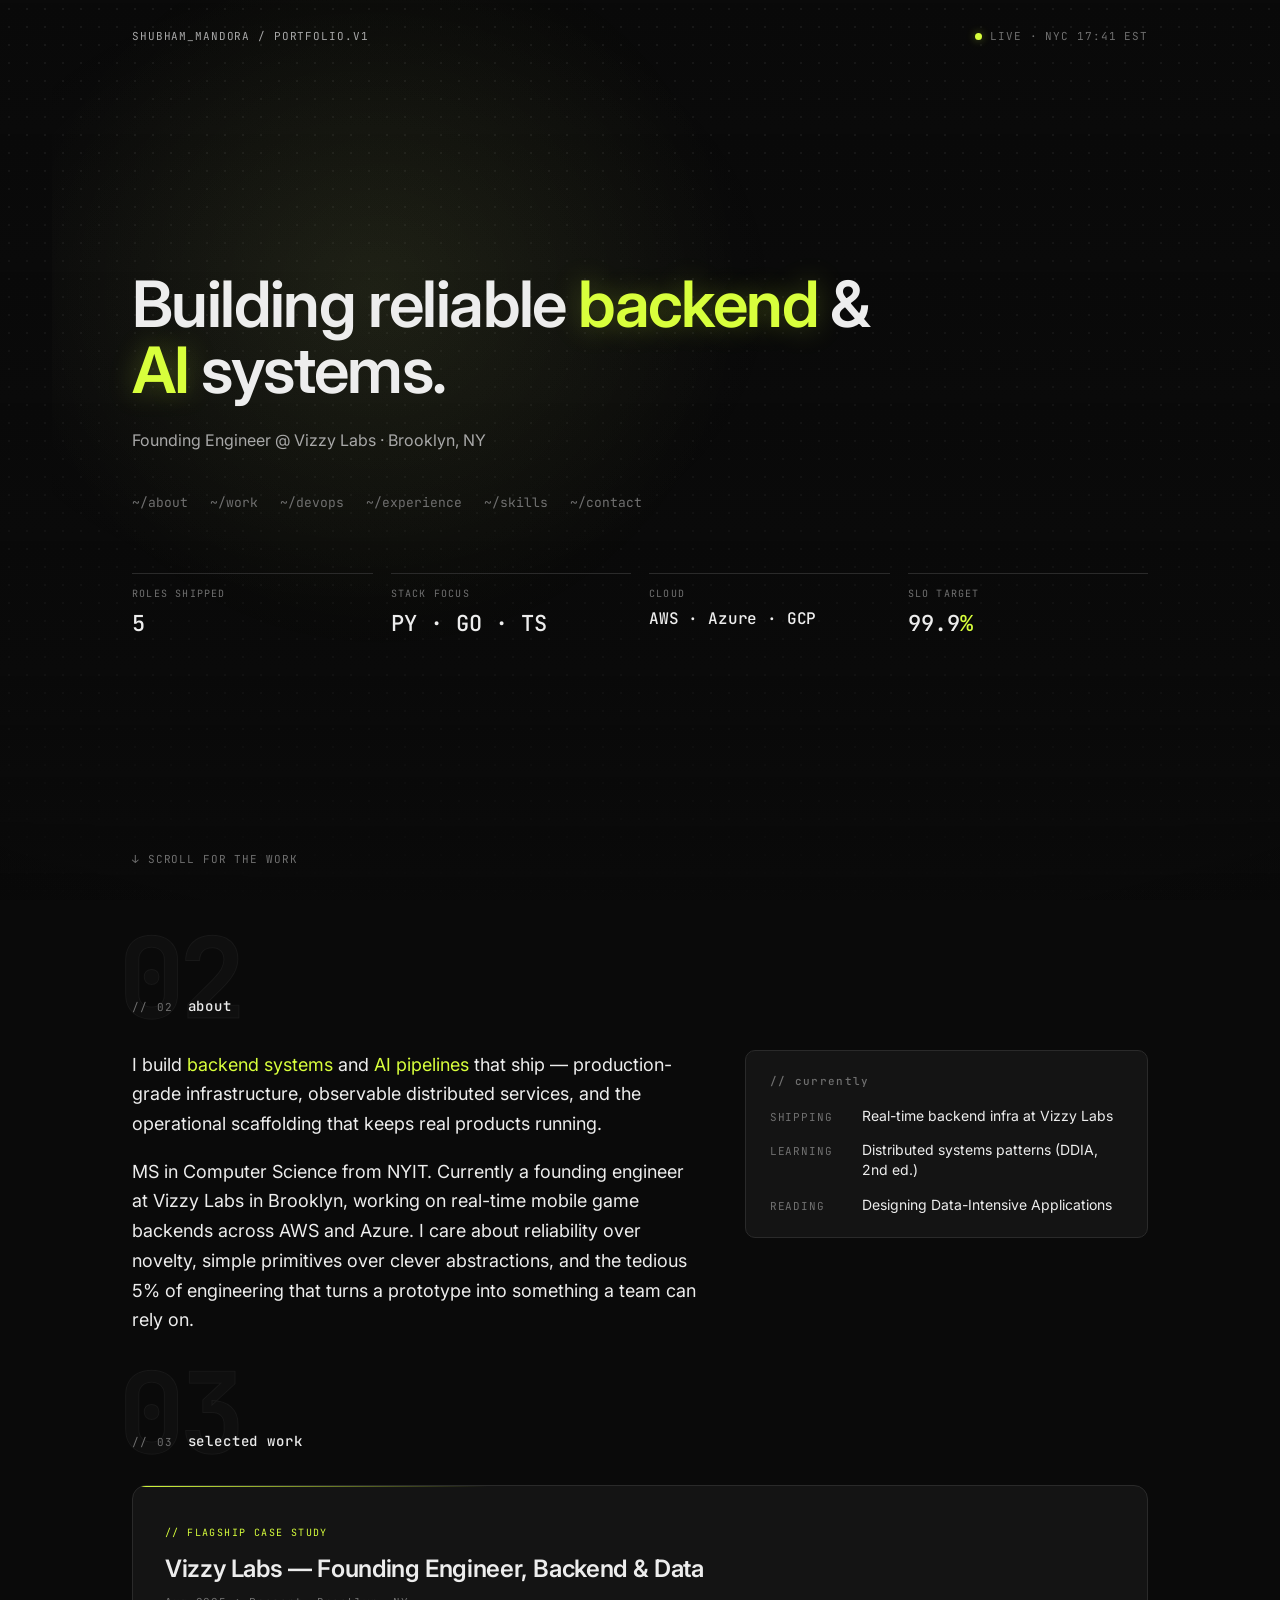
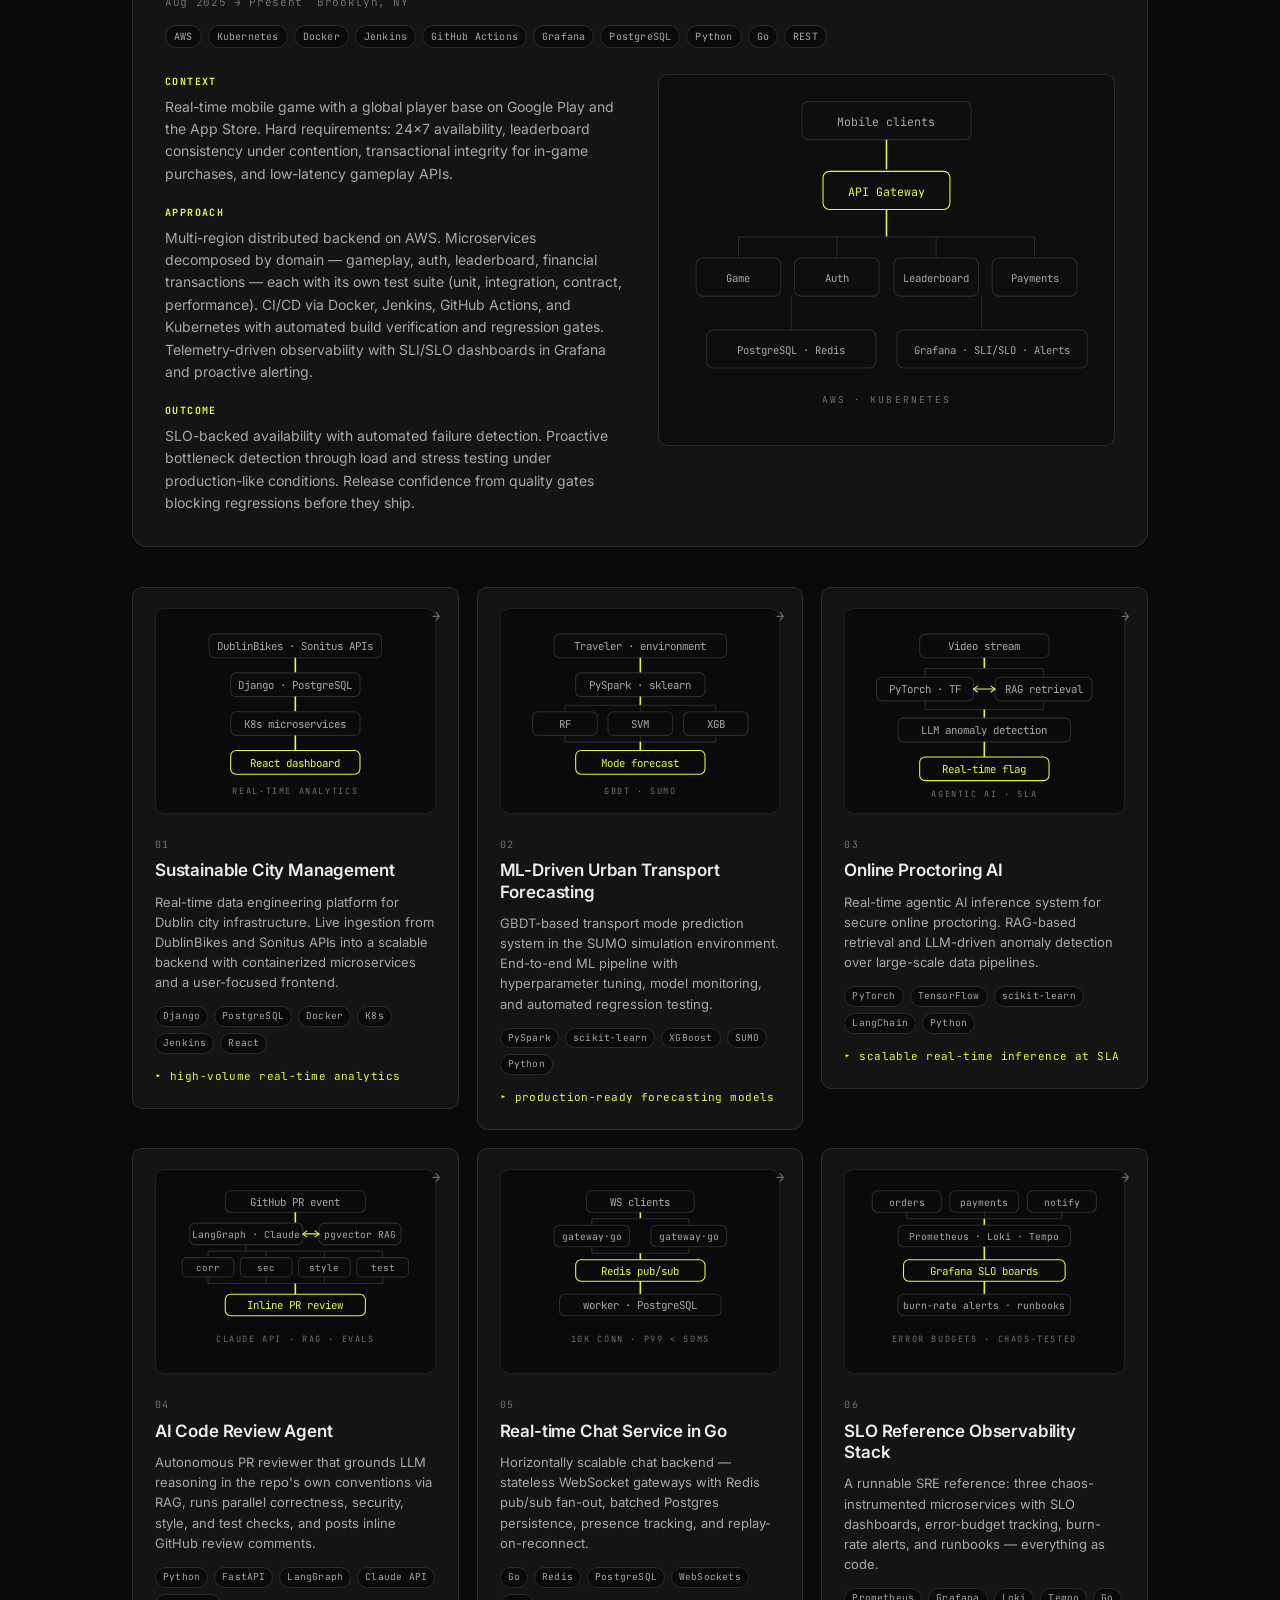
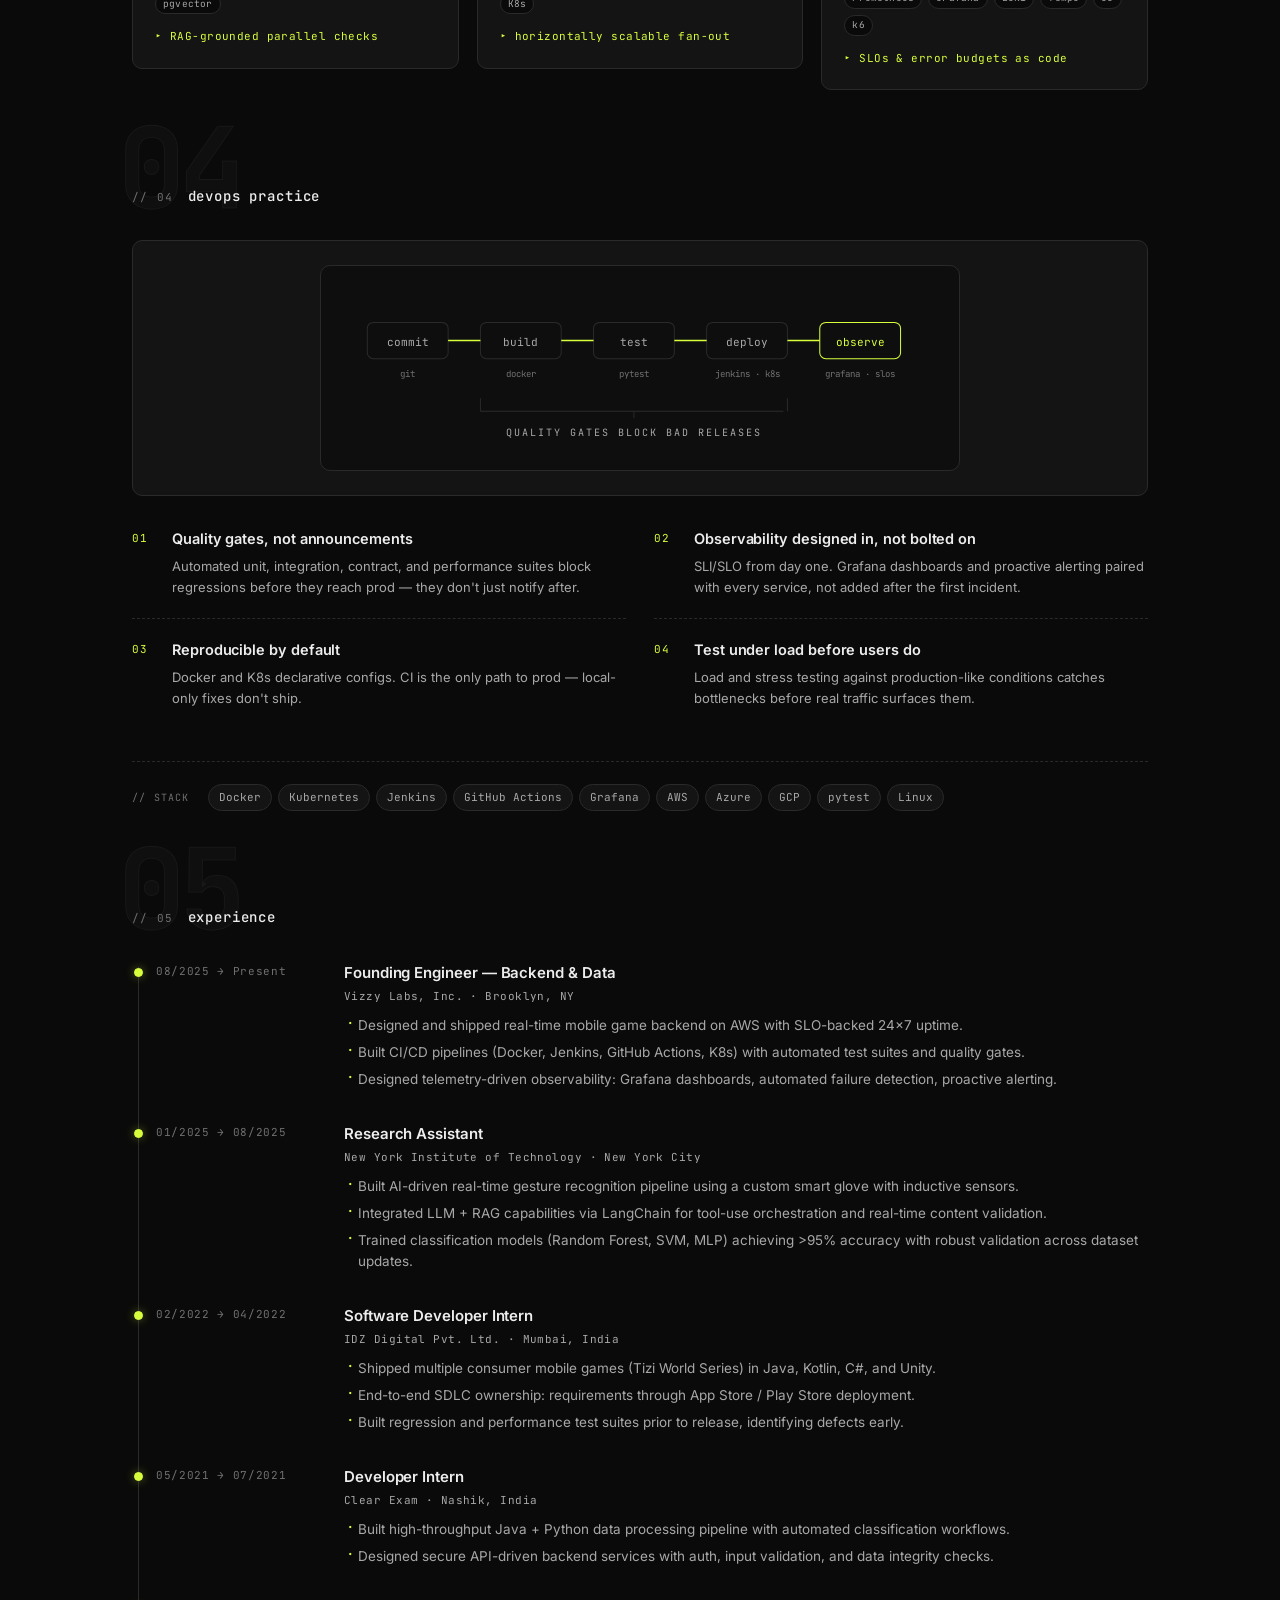
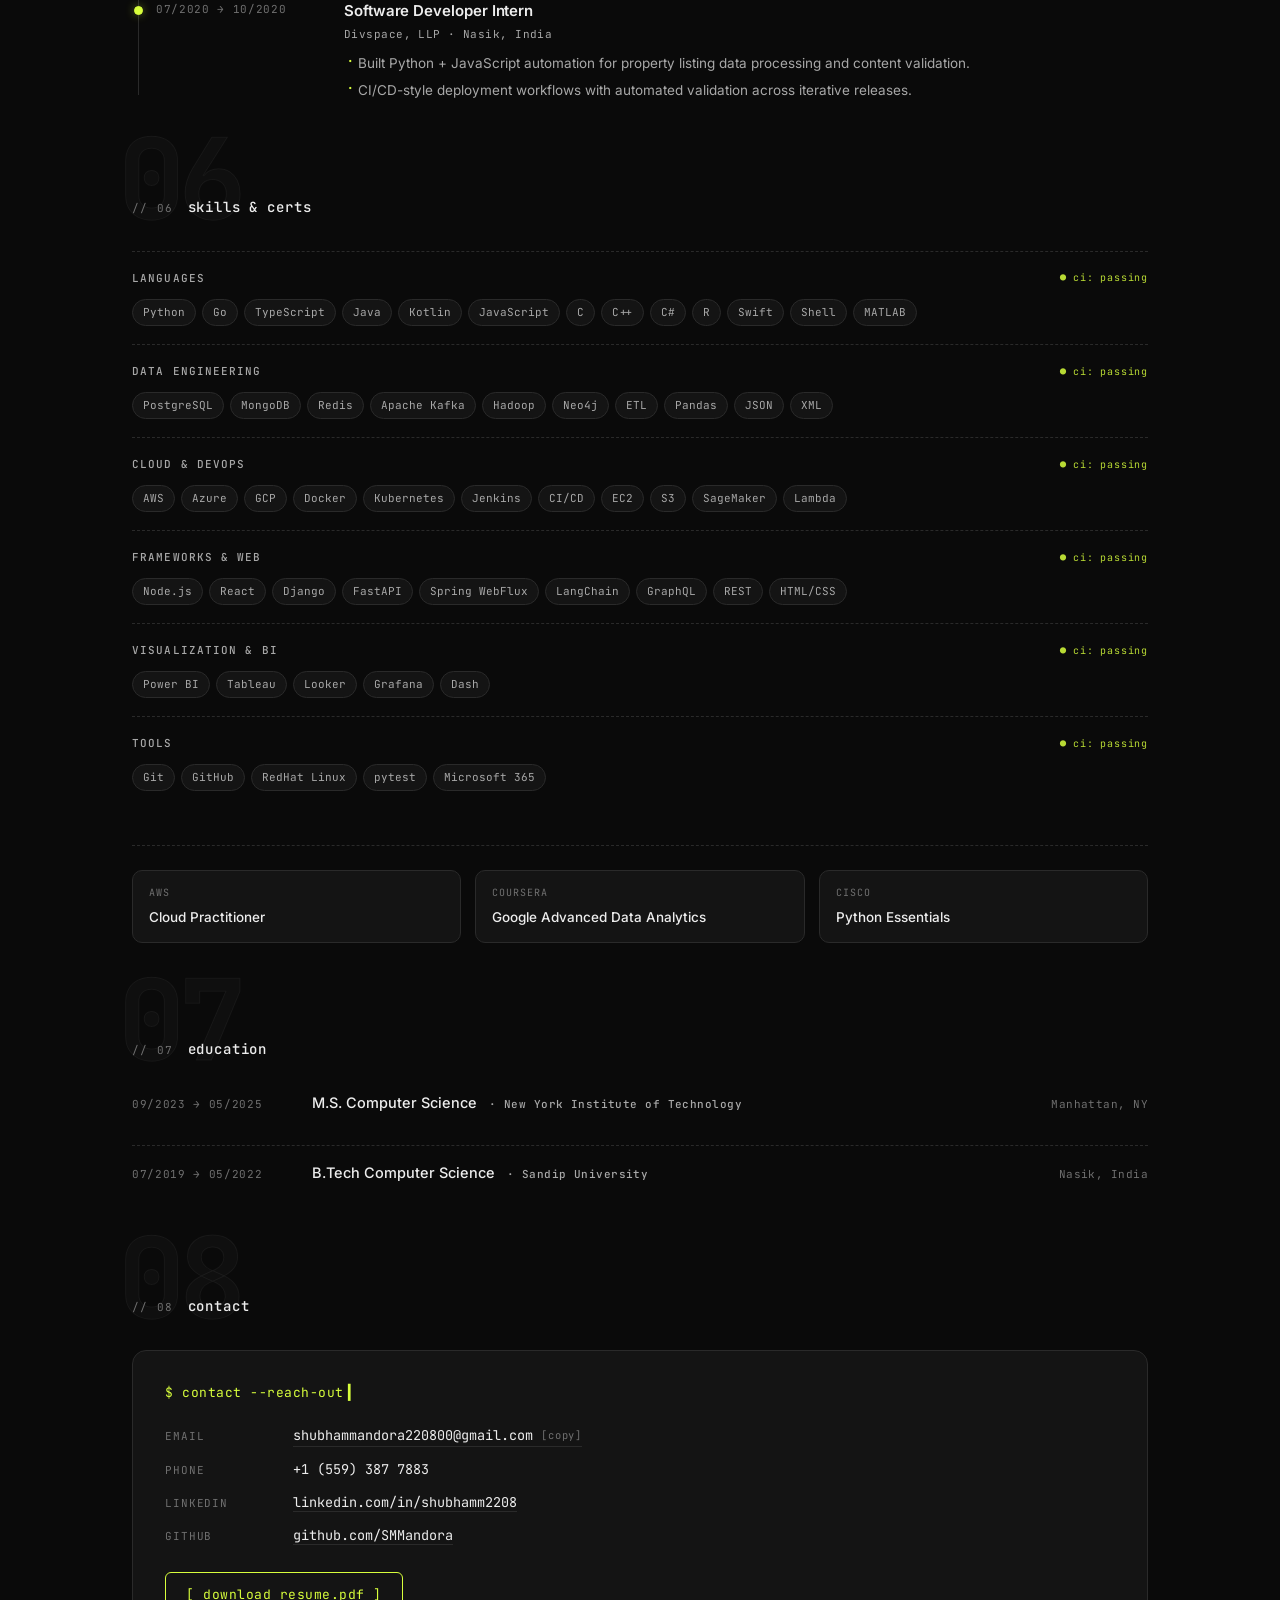
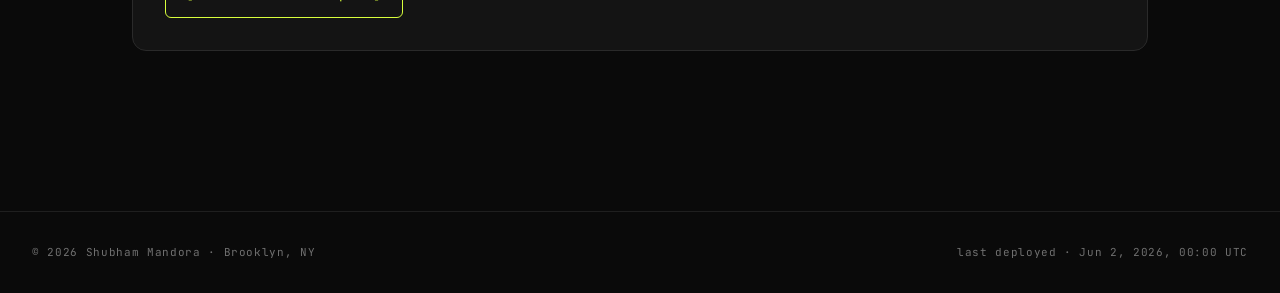
==== commit 5dfb1f86: "Update" ====
--- a/index.html
+++ b/index.html
@@ -27,6 +27,20 @@
 <body>
 
 <a class="skip-link" href="#main">Skip to content</a>
+
+<header class="mini-nav" data-mini-nav>
+  <div class="mini-nav__inner">
+    <a class="mini-nav__name" href="#top">SM_</a>
+    <nav class="mini-nav__links" aria-label="Sections">
+      <a href="#about">~/about</a>
+      <a href="#work">~/work</a>
+      <a href="#devops">~/devops</a>
+      <a href="#experience">~/experience</a>
+      <a href="#skills">~/skills</a>
+      <a href="#contact">~/contact</a>
+    </nav>
+  </div>
+</header>
 
 <main id="main">
 
@@ -81,6 +95,7 @@
   <!-- ===== 02 / ABOUT ===== -->
   <section class="section container" id="about" aria-labelledby="about-title">
     <header class="section__head">
+      <span class="section__ghost" aria-hidden="true">02</span>
       <span class="section__num">// 02</span>
       <h2 id="about-title" class="section__title">about</h2>
     </header>
@@ -123,6 +138,7 @@
   <!-- ===== 03 / SELECTED WORK ===== -->
   <section class="section container" id="work" aria-labelledby="work-title">
     <header class="section__head">
+      <span class="section__ghost" aria-hidden="true">03</span>
       <span class="section__num">// 03</span>
       <h2 id="work-title" class="section__title">selected work</h2>
     </header>
@@ -398,12 +414,203 @@
           </div>
         </article>
       </li>
+
+      <li>
+        <article class="project-card" data-project-card data-reveal>
+          <button type="button" class="project-card__trigger" data-card-trigger aria-expanded="false" aria-controls="proj-4-detail">
+            <svg viewBox="0 0 240 170" class="arch-diagram arch-diagram--sm" role="img" aria-label="AI code review flow: GitHub PR event into LangGraph agent grounded by pgvector RAG, fanning out to four parallel checks, converging to an inline PR review">
+              <rect x="55" y="10" width="130" height="20" rx="5" fill="none" stroke="#2a2a2a" stroke-width="1"/>
+              <text x="120" y="24" font-family="JetBrains Mono, monospace" font-size="10" fill="#a8a8a8" text-anchor="middle">GitHub PR event</text>
+
+              <line x1="120" y1="30" x2="120" y2="40" stroke="#d8ff3c" stroke-width="1.5"/>
+
+              <rect x="22" y="40" width="105" height="20" rx="5" fill="none" stroke="#2a2a2a" stroke-width="1"/>
+              <text x="74" y="54" font-family="JetBrains Mono, monospace" font-size="9" fill="#a8a8a8" text-anchor="middle">LangGraph · Claude</text>
+
+              <rect x="142" y="40" width="76" height="20" rx="5" fill="none" stroke="#2a2a2a" stroke-width="1"/>
+              <text x="180" y="54" font-family="JetBrains Mono, monospace" font-size="9" fill="#a8a8a8" text-anchor="middle">pgvector RAG</text>
+
+              <line x1="127" y1="50" x2="142" y2="50" stroke="#d8ff3c" stroke-width="1"/>
+              <polyline points="131,47 127,50 131,53" fill="none" stroke="#d8ff3c" stroke-width="1"/>
+              <polyline points="138,47 142,50 138,53" fill="none" stroke="#d8ff3c" stroke-width="1"/>
+
+              <line x1="74" y1="60" x2="74" y2="66" stroke="#2a2a2a" stroke-width="1"/>
+              <line x1="39" y1="66" x2="201" y2="66" stroke="#2a2a2a" stroke-width="1"/>
+              <line x1="39" y1="66" x2="39" y2="72" stroke="#2a2a2a" stroke-width="1"/>
+              <line x1="93" y1="66" x2="93" y2="72" stroke="#2a2a2a" stroke-width="1"/>
+              <line x1="147" y1="66" x2="147" y2="72" stroke="#2a2a2a" stroke-width="1"/>
+              <line x1="201" y1="66" x2="201" y2="72" stroke="#2a2a2a" stroke-width="1"/>
+
+              <rect x="15" y="72" width="48" height="18" rx="4" fill="none" stroke="#2a2a2a" stroke-width="1"/>
+              <text x="39" y="84" font-family="JetBrains Mono, monospace" font-size="8.5" fill="#a8a8a8" text-anchor="middle">corr</text>
+              <rect x="69" y="72" width="48" height="18" rx="4" fill="none" stroke="#2a2a2a" stroke-width="1"/>
+              <text x="93" y="84" font-family="JetBrains Mono, monospace" font-size="8.5" fill="#a8a8a8" text-anchor="middle">sec</text>
+              <rect x="123" y="72" width="48" height="18" rx="4" fill="none" stroke="#2a2a2a" stroke-width="1"/>
+              <text x="147" y="84" font-family="JetBrains Mono, monospace" font-size="8.5" fill="#a8a8a8" text-anchor="middle">style</text>
+              <rect x="177" y="72" width="48" height="18" rx="4" fill="none" stroke="#2a2a2a" stroke-width="1"/>
+              <text x="201" y="84" font-family="JetBrains Mono, monospace" font-size="8.5" fill="#a8a8a8" text-anchor="middle">test</text>
+
+              <line x1="39" y1="90" x2="39" y2="96" stroke="#2a2a2a" stroke-width="1"/>
+              <line x1="93" y1="90" x2="93" y2="96" stroke="#2a2a2a" stroke-width="1"/>
+              <line x1="147" y1="90" x2="147" y2="96" stroke="#2a2a2a" stroke-width="1"/>
+              <line x1="201" y1="90" x2="201" y2="96" stroke="#2a2a2a" stroke-width="1"/>
+              <line x1="39" y1="96" x2="201" y2="96" stroke="#2a2a2a" stroke-width="1"/>
+              <line x1="120" y1="96" x2="120" y2="106" stroke="#d8ff3c" stroke-width="1.5"/>
+
+              <rect x="55" y="106" width="130" height="20" rx="5" fill="none" stroke="#d8ff3c" stroke-width="1"/>
+              <text x="120" y="120" font-family="JetBrains Mono, monospace" font-size="10" fill="#d8ff3c" text-anchor="middle">Inline PR review</text>
+
+              <text x="120" y="150" font-family="JetBrains Mono, monospace" font-size="8" fill="#707070" letter-spacing="1.5" text-anchor="middle">CLAUDE API · RAG · EVALS</text>
+            </svg>
+            <span class="project-card__num">04</span>
+            <h3 class="project-card__title">AI Code Review Agent</h3>
+            <p class="project-card__brief">
+              Autonomous PR reviewer that grounds LLM reasoning in the repo's own conventions
+              via RAG, runs parallel correctness, security, style, and test checks, and posts
+              inline GitHub review comments.
+            </p>
+            <ul class="tag-list tag-list--sm">
+              <li>Python</li><li>FastAPI</li><li>LangGraph</li><li>Claude API</li><li>pgvector</li>
+            </ul>
+            <span class="project-card__result">▸ RAG-grounded parallel checks</span>
+            <span class="project-card__chev" aria-hidden="true">→</span>
+          </button>
+          <div class="project-card__detail" id="proj-4-detail">
+            <div class="project-card__detail-inner">
+              <h4>Context</h4>
+              <p>Code review is the bottleneck on small teams, and generic AI reviewers miss repo-specific conventions.</p>
+              <h4>Approach</h4>
+              <p>GitHub webhook into an HMAC-validated FastAPI receiver. A LangGraph state machine fans out to four parallel check nodes, grounded by pgvector retrieval over past PR comments and style guides. Findings dedupe into one consolidated GitHub review.</p>
+              <h4>Target</h4>
+              <p>p95 review latency under 30s on a 200-line diff, under $0.50 per review, and 80%+ finding-match against a hand-labeled eval suite.</p>
+            </div>
+          </div>
+        </article>
+      </li>
+
+      <li>
+        <article class="project-card" data-project-card data-reveal data-reveal-delay="80">
+          <button type="button" class="project-card__trigger" data-card-trigger aria-expanded="false" aria-controls="proj-5-detail">
+            <svg viewBox="0 0 240 170" class="arch-diagram arch-diagram--sm" role="img" aria-label="Chat service architecture: WebSocket clients into replicated Go gateways, Redis pub/sub fan-out, and a worker batching writes to PostgreSQL">
+              <rect x="70" y="10" width="100" height="20" rx="5" fill="none" stroke="#2a2a2a" stroke-width="1"/>
+              <text x="120" y="24" font-family="JetBrains Mono, monospace" font-size="10" fill="#a8a8a8" text-anchor="middle">WS clients</text>
+
+              <line x1="120" y1="30" x2="120" y2="36" stroke="#d8ff3c" stroke-width="1.5"/>
+              <line x1="75" y1="36" x2="165" y2="36" stroke="#2a2a2a" stroke-width="1"/>
+              <line x1="75" y1="36" x2="75" y2="42" stroke="#2a2a2a" stroke-width="1"/>
+              <line x1="165" y1="36" x2="165" y2="42" stroke="#2a2a2a" stroke-width="1"/>
+
+              <rect x="40" y="42" width="70" height="20" rx="5" fill="none" stroke="#2a2a2a" stroke-width="1"/>
+              <text x="75" y="56" font-family="JetBrains Mono, monospace" font-size="9" fill="#a8a8a8" text-anchor="middle">gateway·go</text>
+
+              <rect x="130" y="42" width="70" height="20" rx="5" fill="none" stroke="#2a2a2a" stroke-width="1"/>
+              <text x="165" y="56" font-family="JetBrains Mono, monospace" font-size="9" fill="#a8a8a8" text-anchor="middle">gateway·go</text>
+
+              <line x1="75" y1="62" x2="75" y2="68" stroke="#2a2a2a" stroke-width="1"/>
+              <line x1="165" y1="62" x2="165" y2="68" stroke="#2a2a2a" stroke-width="1"/>
+              <line x1="75" y1="68" x2="165" y2="68" stroke="#2a2a2a" stroke-width="1"/>
+              <line x1="120" y1="68" x2="120" y2="74" stroke="#d8ff3c" stroke-width="1.5"/>
+
+              <rect x="60" y="74" width="120" height="20" rx="5" fill="none" stroke="#d8ff3c" stroke-width="1"/>
+              <text x="120" y="88" font-family="JetBrains Mono, monospace" font-size="10" fill="#d8ff3c" text-anchor="middle">Redis pub/sub</text>
+
+              <line x1="120" y1="94" x2="120" y2="106" stroke="#d8ff3c" stroke-width="1.5"/>
+
+              <rect x="45" y="106" width="150" height="20" rx="5" fill="none" stroke="#2a2a2a" stroke-width="1"/>
+              <text x="120" y="120" font-family="JetBrains Mono, monospace" font-size="10" fill="#a8a8a8" text-anchor="middle">worker · PostgreSQL</text>
+
+              <text x="120" y="150" font-family="JetBrains Mono, monospace" font-size="8" fill="#707070" letter-spacing="1.5" text-anchor="middle">10K CONN · P99 &lt; 50MS</text>
+            </svg>
+            <span class="project-card__num">05</span>
+            <h3 class="project-card__title">Real-time Chat Service in Go</h3>
+            <p class="project-card__brief">
+              Horizontally scalable chat backend — stateless WebSocket gateways with Redis
+              pub/sub fan-out, batched Postgres persistence, presence tracking, and
+              replay-on-reconnect.
+            </p>
+            <ul class="tag-list tag-list--sm">
+              <li>Go</li><li>Redis</li><li>PostgreSQL</li><li>WebSockets</li><li>K8s</li>
+            </ul>
+            <span class="project-card__result">▸ horizontally scalable fan-out</span>
+            <span class="project-card__chev" aria-hidden="true">→</span>
+          </button>
+          <div class="project-card__detail" id="proj-5-detail">
+            <div class="project-card__detail-inner">
+              <h4>Context</h4>
+              <p>Real-time fan-out at scale is the canonical distributed-systems problem: connections are stateful, everything else shouldn't be.</p>
+              <h4>Approach</h4>
+              <p>Stateless Go gateways behind an L4 balancer with Redis pub/sub for cross-replica fan-out. A persistence worker batches writes to Postgres. Token-bucket rate limiting, presence via Redis sorted sets, graceful drain on shutdown.</p>
+              <h4>Target</h4>
+              <p>10k concurrent connections per gateway replica with p99 fan-out latency under 50ms, verified by k6 load tests and traced end-to-end with OpenTelemetry.</p>
+            </div>
+          </div>
+        </article>
+      </li>
+
+      <li>
+        <article class="project-card" data-project-card data-reveal data-reveal-delay="160">
+          <button type="button" class="project-card__trigger" data-card-trigger aria-expanded="false" aria-controls="proj-6-detail">
+            <svg viewBox="0 0 240 170" class="arch-diagram arch-diagram--sm" role="img" aria-label="Observability stack: three chaos-instrumented services feeding Prometheus, Loki, and Tempo, rendered in Grafana SLO dashboards with burn-rate alerts linking to runbooks">
+              <rect x="16" y="10" width="64" height="20" rx="5" fill="none" stroke="#2a2a2a" stroke-width="1"/>
+              <text x="48" y="24" font-family="JetBrains Mono, monospace" font-size="9" fill="#a8a8a8" text-anchor="middle">orders</text>
+              <rect x="88" y="10" width="64" height="20" rx="5" fill="none" stroke="#2a2a2a" stroke-width="1"/>
+              <text x="120" y="24" font-family="JetBrains Mono, monospace" font-size="9" fill="#a8a8a8" text-anchor="middle">payments</text>
+              <rect x="160" y="10" width="64" height="20" rx="5" fill="none" stroke="#2a2a2a" stroke-width="1"/>
+              <text x="192" y="24" font-family="JetBrains Mono, monospace" font-size="9" fill="#a8a8a8" text-anchor="middle">notify</text>
+
+              <line x1="48" y1="30" x2="48" y2="36" stroke="#2a2a2a" stroke-width="1"/>
+              <line x1="120" y1="30" x2="120" y2="36" stroke="#2a2a2a" stroke-width="1"/>
+              <line x1="192" y1="30" x2="192" y2="36" stroke="#2a2a2a" stroke-width="1"/>
+              <line x1="48" y1="36" x2="192" y2="36" stroke="#2a2a2a" stroke-width="1"/>
+              <line x1="120" y1="36" x2="120" y2="42" stroke="#d8ff3c" stroke-width="1.5"/>
+
+              <rect x="40" y="42" width="160" height="20" rx="5" fill="none" stroke="#2a2a2a" stroke-width="1"/>
+              <text x="120" y="56" font-family="JetBrains Mono, monospace" font-size="9" fill="#a8a8a8" text-anchor="middle">Prometheus · Loki · Tempo</text>
+
+              <line x1="120" y1="62" x2="120" y2="74" stroke="#d8ff3c" stroke-width="1.5"/>
+
+              <rect x="45" y="74" width="150" height="20" rx="5" fill="none" stroke="#d8ff3c" stroke-width="1"/>
+              <text x="120" y="88" font-family="JetBrains Mono, monospace" font-size="10" fill="#d8ff3c" text-anchor="middle">Grafana SLO boards</text>
+
+              <line x1="120" y1="94" x2="120" y2="106" stroke="#d8ff3c" stroke-width="1.5"/>
+
+              <rect x="40" y="106" width="160" height="20" rx="5" fill="none" stroke="#2a2a2a" stroke-width="1"/>
+              <text x="120" y="120" font-family="JetBrains Mono, monospace" font-size="9" fill="#a8a8a8" text-anchor="middle">burn-rate alerts · runbooks</text>
+
+              <text x="120" y="150" font-family="JetBrains Mono, monospace" font-size="8" fill="#707070" letter-spacing="1.5" text-anchor="middle">ERROR BUDGETS · CHAOS-TESTED</text>
+            </svg>
+            <span class="project-card__num">06</span>
+            <h3 class="project-card__title">SLO Reference Observability Stack</h3>
+            <p class="project-card__brief">
+              A runnable SRE reference: three chaos-instrumented microservices with SLO
+              dashboards, error-budget tracking, burn-rate alerts, and runbooks — everything
+              as code.
+            </p>
+            <ul class="tag-list tag-list--sm">
+              <li>Prometheus</li><li>Grafana</li><li>Loki</li><li>Tempo</li><li>Go</li><li>k6</li>
+            </ul>
+            <span class="project-card__result">▸ SLOs &amp; error budgets as code</span>
+            <span class="project-card__chev" aria-hidden="true">→</span>
+          </button>
+          <div class="project-card__detail" id="proj-6-detail">
+            <div class="project-card__detail-inner">
+              <h4>Context</h4>
+              <p>Most observability advice is slideware. This is a clonable stack that demonstrates SLO practice end-to-end on real services.</p>
+              <h4>Approach</h4>
+              <p>Three services with injectable failure modes feed Prometheus, Loki, and Tempo. Grafonnet-rendered dashboards track SLIs, error budgets, and 1h/6h/24h burn rates. Alerts are unit-tested with promtool, and each links to its runbook.</p>
+              <h4>Target</h4>
+              <p>Chaos scenarios that auto-verify the right alert fires — kill pods, inject latency, fill disks — with the full stack up locally in under two minutes.</p>
+            </div>
+          </div>
+        </article>
+      </li>
     </ul>
   </section>
 
   <!-- ===== 04 / DEVOPS PRACTICE ===== -->
   <section class="section container" id="devops" aria-labelledby="devops-title">
     <header class="section__head">
+      <span class="section__ghost" aria-hidden="true">04</span>
       <span class="section__num">// 04</span>
       <h2 id="devops-title" class="section__title">devops practice</h2>
     </header>
@@ -496,6 +703,7 @@
   <!-- ===== 05 / EXPERIENCE ===== -->
   <section class="section container" id="experience" aria-labelledby="experience-title">
     <header class="section__head">
+      <span class="section__ghost" aria-hidden="true">05</span>
       <span class="section__num">// 05</span>
       <h2 id="experience-title" class="section__title">experience</h2>
     </header>
@@ -569,6 +777,7 @@
   <!-- ===== 06 / SKILLS ===== -->
   <section class="section container" id="skills" aria-labelledby="skills-title">
     <header class="section__head">
+      <span class="section__ghost" aria-hidden="true">06</span>
       <span class="section__num">// 06</span>
       <h2 id="skills-title" class="section__title">skills &amp; certs</h2>
     </header>
@@ -658,6 +867,7 @@
   <!-- ===== 07 / EDUCATION ===== -->
   <section class="section container" id="education" aria-labelledby="education-title">
     <header class="section__head">
+      <span class="section__ghost" aria-hidden="true">07</span>
       <span class="section__num">// 07</span>
       <h2 id="education-title" class="section__title">education</h2>
     </header>
@@ -679,6 +889,7 @@
   <!-- ===== 08 / CONTACT ===== -->
   <section class="section container" id="contact" aria-labelledby="contact-title">
     <header class="section__head">
+      <span class="section__ghost" aria-hidden="true">08</span>
       <span class="section__num">// 08</span>
       <h2 id="contact-title" class="section__title">contact</h2>
     </header>
--- a/assets/css/styles.css
+++ b/assets/css/styles.css
@@ -43,6 +43,10 @@
 
 *, *::before, *::after { box-sizing: border-box; }
 html, body { margin: 0; padding: 0; }
+html { scroll-padding-top: 72px; }
+@media (prefers-reduced-motion: no-preference) {
+  html { scroll-behavior: smooth; }
+}
 body {
   background: var(--bg-base);
   color: var(--text-primary);
@@ -69,6 +73,18 @@
   border-radius: 2px;
 }
 
+/* Selection + scrollbar */
+::selection { background: var(--accent); color: var(--bg-base); }
+html { scrollbar-color: #2a2a2a var(--bg-base); scrollbar-width: thin; }
+::-webkit-scrollbar { width: 10px; }
+::-webkit-scrollbar-track { background: var(--bg-base); }
+::-webkit-scrollbar-thumb {
+  background: #2a2a2a;
+  border-radius: 999px;
+  border: 2px solid var(--bg-base);
+}
+::-webkit-scrollbar-thumb:hover { background: #3a3a3a; }
+
 /* Skip link */
 .skip-link {
   position: absolute; left: -9999px; top: 8px;
@@ -91,7 +107,9 @@
 body::after {
   content: '';
   position: fixed; inset: 0;
-  background: linear-gradient(180deg, rgba(10,10,10,0) 0%, rgba(10,10,10,0.5) 75%, rgba(10,10,10,0.95) 100%);
+  background:
+    radial-gradient(ellipse 130% 100% at 50% 38%, transparent 62%, rgba(0,0,0,0.4) 100%),
+    linear-gradient(180deg, rgba(10,10,10,0) 0%, rgba(10,10,10,0.5) 75%, rgba(10,10,10,0.95) 100%);
   pointer-events: none;
   z-index: -1;
 }
@@ -113,6 +131,27 @@
 .section__head {
   display: flex; align-items: baseline; gap: 14px;
   margin-bottom: 32px;
+  position: relative;
+}
+
+.section__ghost {
+  position: absolute;
+  left: -14px;
+  bottom: -16px;
+  font-family: var(--font-mono);
+  font-size: 112px;
+  font-weight: 700;
+  line-height: 1;
+  letter-spacing: -0.05em;
+  color: rgba(255, 255, 255, 0.025);
+  -webkit-text-stroke: 1px rgba(255, 255, 255, 0.05);
+  pointer-events: none;
+  user-select: none;
+  z-index: -1;
+}
+
+@media (max-width: 720px) {
+  .section__ghost { font-size: 76px; bottom: -10px; left: -8px; }
 }
 .section__num {
   font-family: var(--font-mono);
@@ -134,12 +173,70 @@
 .dim    { color: var(--text-dim); }
 .mono   { font-family: var(--font-mono); }
 
+/* ===== MINI NAV (appears after hero) ===== */
+
+.mini-nav {
+  position: fixed; top: 0; left: 0; right: 0;
+  z-index: 100;
+  background: rgba(10, 10, 10, 0.82);
+  -webkit-backdrop-filter: blur(12px);
+  backdrop-filter: blur(12px);
+  border-bottom: 1px solid var(--border-soft);
+  transform: translateY(-100%);
+  visibility: hidden;
+  transition: transform 280ms var(--ease), visibility 0s 280ms;
+}
+.mini-nav.is-visible {
+  transform: translateY(0);
+  visibility: visible;
+  transition: transform 280ms var(--ease);
+}
+.mini-nav__inner {
+  max-width: var(--max-w);
+  margin: 0 auto;
+  padding: 13px var(--pad-x);
+  display: flex; justify-content: space-between; align-items: center;
+  font-family: var(--font-mono);
+  font-size: 11.5px;
+  letter-spacing: 0.05em;
+}
+.mini-nav__name {
+  color: var(--text-muted);
+  font-weight: 500;
+  transition: color 120ms var(--ease);
+}
+.mini-nav__name:hover { color: var(--accent); }
+.mini-nav__links { display: flex; gap: 18px; }
+.mini-nav__links a {
+  color: var(--text-dim);
+  transition: color 120ms var(--ease);
+}
+.mini-nav__links a:hover { color: var(--text-primary); }
+.mini-nav__links a.is-active { color: var(--accent); }
+
+@media (max-width: 720px) {
+  .mini-nav__name { display: none; }
+  .mini-nav__inner { justify-content: center; padding: 11px 12px; }
+  .mini-nav__links { gap: 12px; font-size: 10.5px; }
+}
+
 /* ===== HERO ===== */
 
 .hero {
   min-height: 100vh;
   display: flex; flex-direction: column; justify-content: space-between;
   padding-top: 28px; padding-bottom: 32px;
+  position: relative;
+}
+
+/* Depth & lighting: static spotlight + cursor-tracked lime glow */
+.hero::before {
+  content: '';
+  position: absolute; inset: -48px;
+  background:
+    radial-gradient(560px circle at var(--mx, 28%) var(--my, 34%), rgba(216, 255, 60, 0.06), transparent 65%),
+    radial-gradient(ellipse 52% 46% at 26% 34%, rgba(237, 237, 237, 0.045), transparent 70%);
+  pointer-events: none;
 }
 
 .hero__topbar {
@@ -175,6 +272,9 @@
   letter-spacing: -0.025em;
   max-width: 18ch;
 }
+.hero__title .accent {
+  text-shadow: 0 0 28px rgba(216, 255, 60, 0.28);
+}
 
 .hero__sub {
   margin-top: 24px;
@@ -219,6 +319,7 @@
   font-size: 22px;
   font-weight: 500;
   color: var(--text-primary);
+  white-space: nowrap;
 }
 .stat__value--sm { font-size: 16px; letter-spacing: -0.01em; }
 .stat__value .accent { color: var(--accent); }
@@ -235,9 +336,34 @@
 }
 .hero__cue:hover { color: var(--accent); }
 
+/* Hero entrance sequence (one-time, on load) */
+@media (prefers-reduced-motion: no-preference) {
+  .hero__topbar, .hero__title, .hero__sub, .hero__nav, .hero__stats, .hero__cue {
+    opacity: 0;
+    animation: hero-in 600ms var(--ease) forwards;
+  }
+  .hero__topbar { animation-delay: 0ms; }
+  .hero__title  { animation-delay: 120ms; }
+  .hero__sub    { animation-delay: 280ms; }
+  .hero__nav    { animation-delay: 400ms; }
+  .hero__stats  { animation-delay: 520ms; }
+  .hero__cue    { animation-delay: 720ms; }
+}
+@keyframes hero-in {
+  from { opacity: 0; transform: translateY(10px); }
+  to   { opacity: 1; transform: none; }
+}
+
+@media (max-width: 960px) {
+  .hero__stats { grid-template-columns: repeat(2, 1fr); gap: 16px; }
+}
 @media (max-width: 720px) {
-  .hero__stats { grid-template-columns: repeat(2, 1fr); gap: 14px; }
+  .hero__stats { gap: 14px; }
   .hero__main { padding: 56px 0 24px; }
+}
+@media (max-width: 400px) {
+  .stat__value { font-size: 19px; }
+  .stat__value--sm { font-size: 14px; }
 }
 
 /* ===== ABOUT ===== */
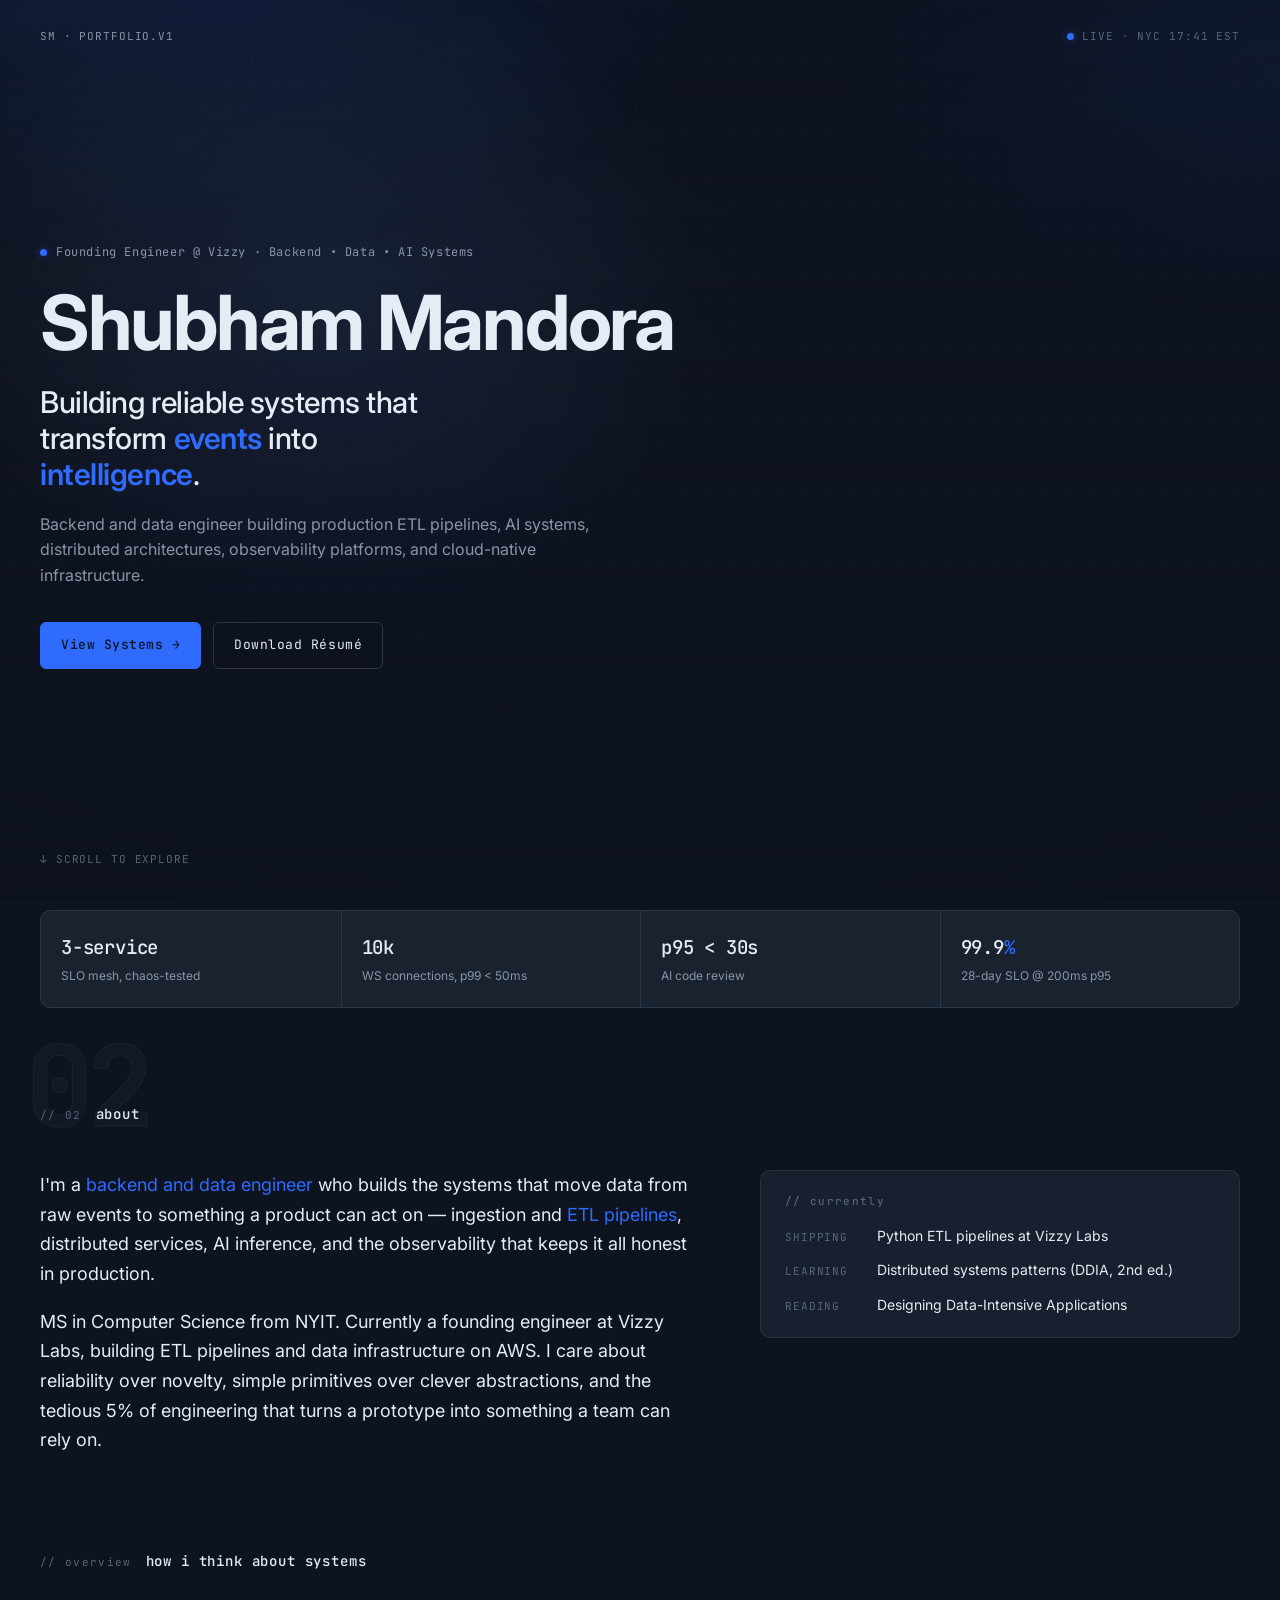
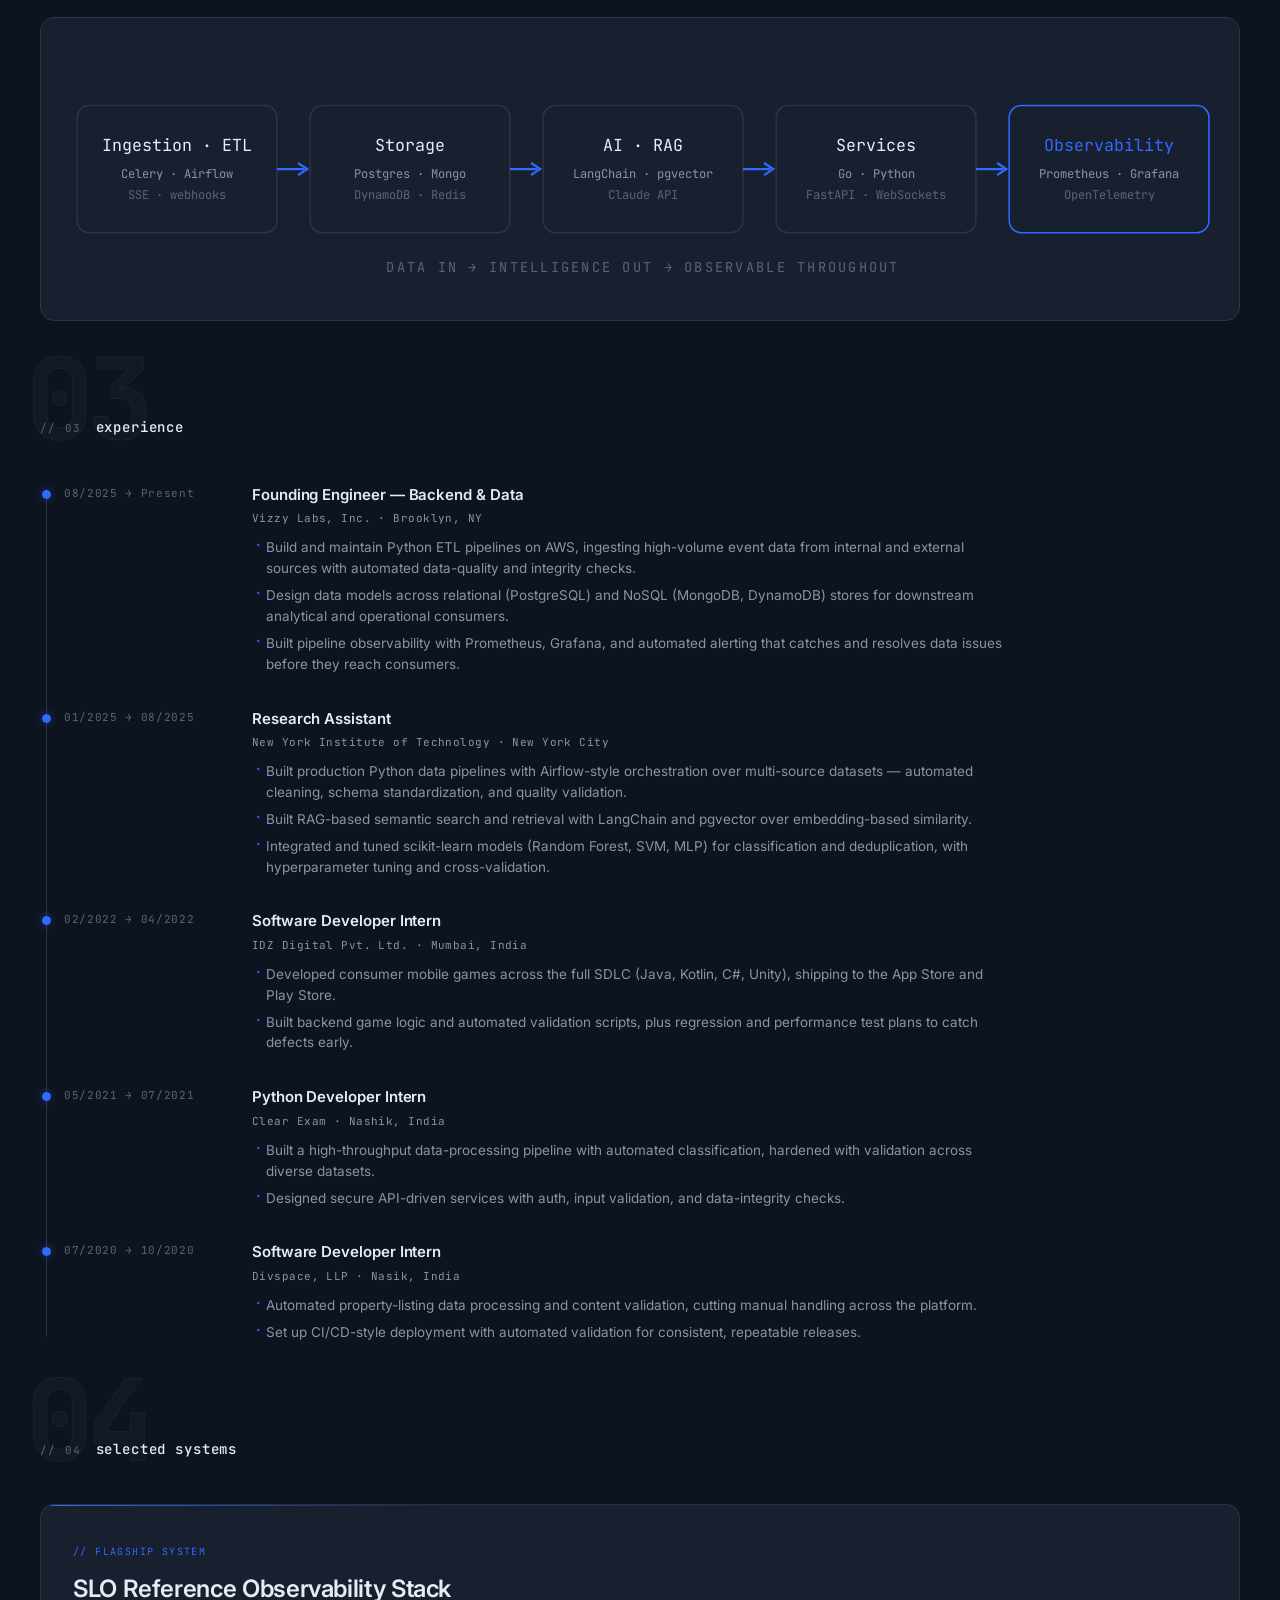
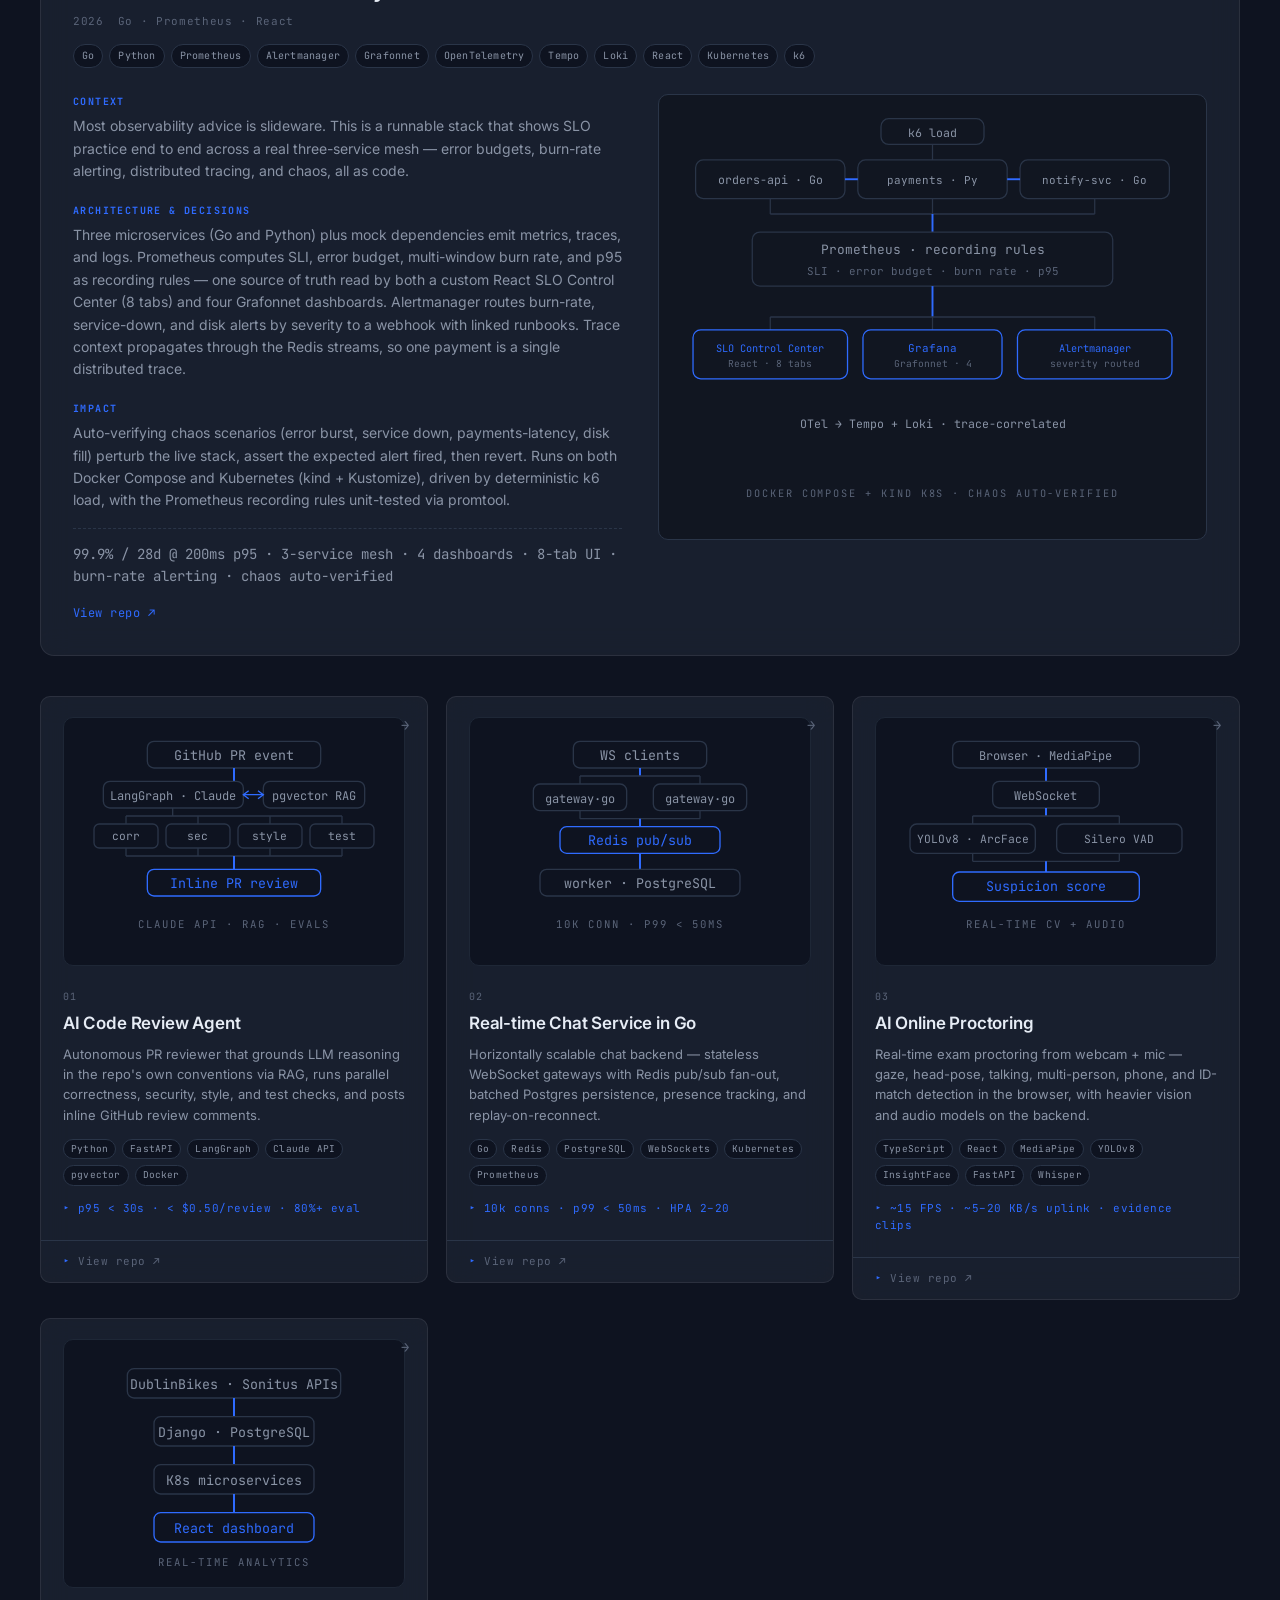
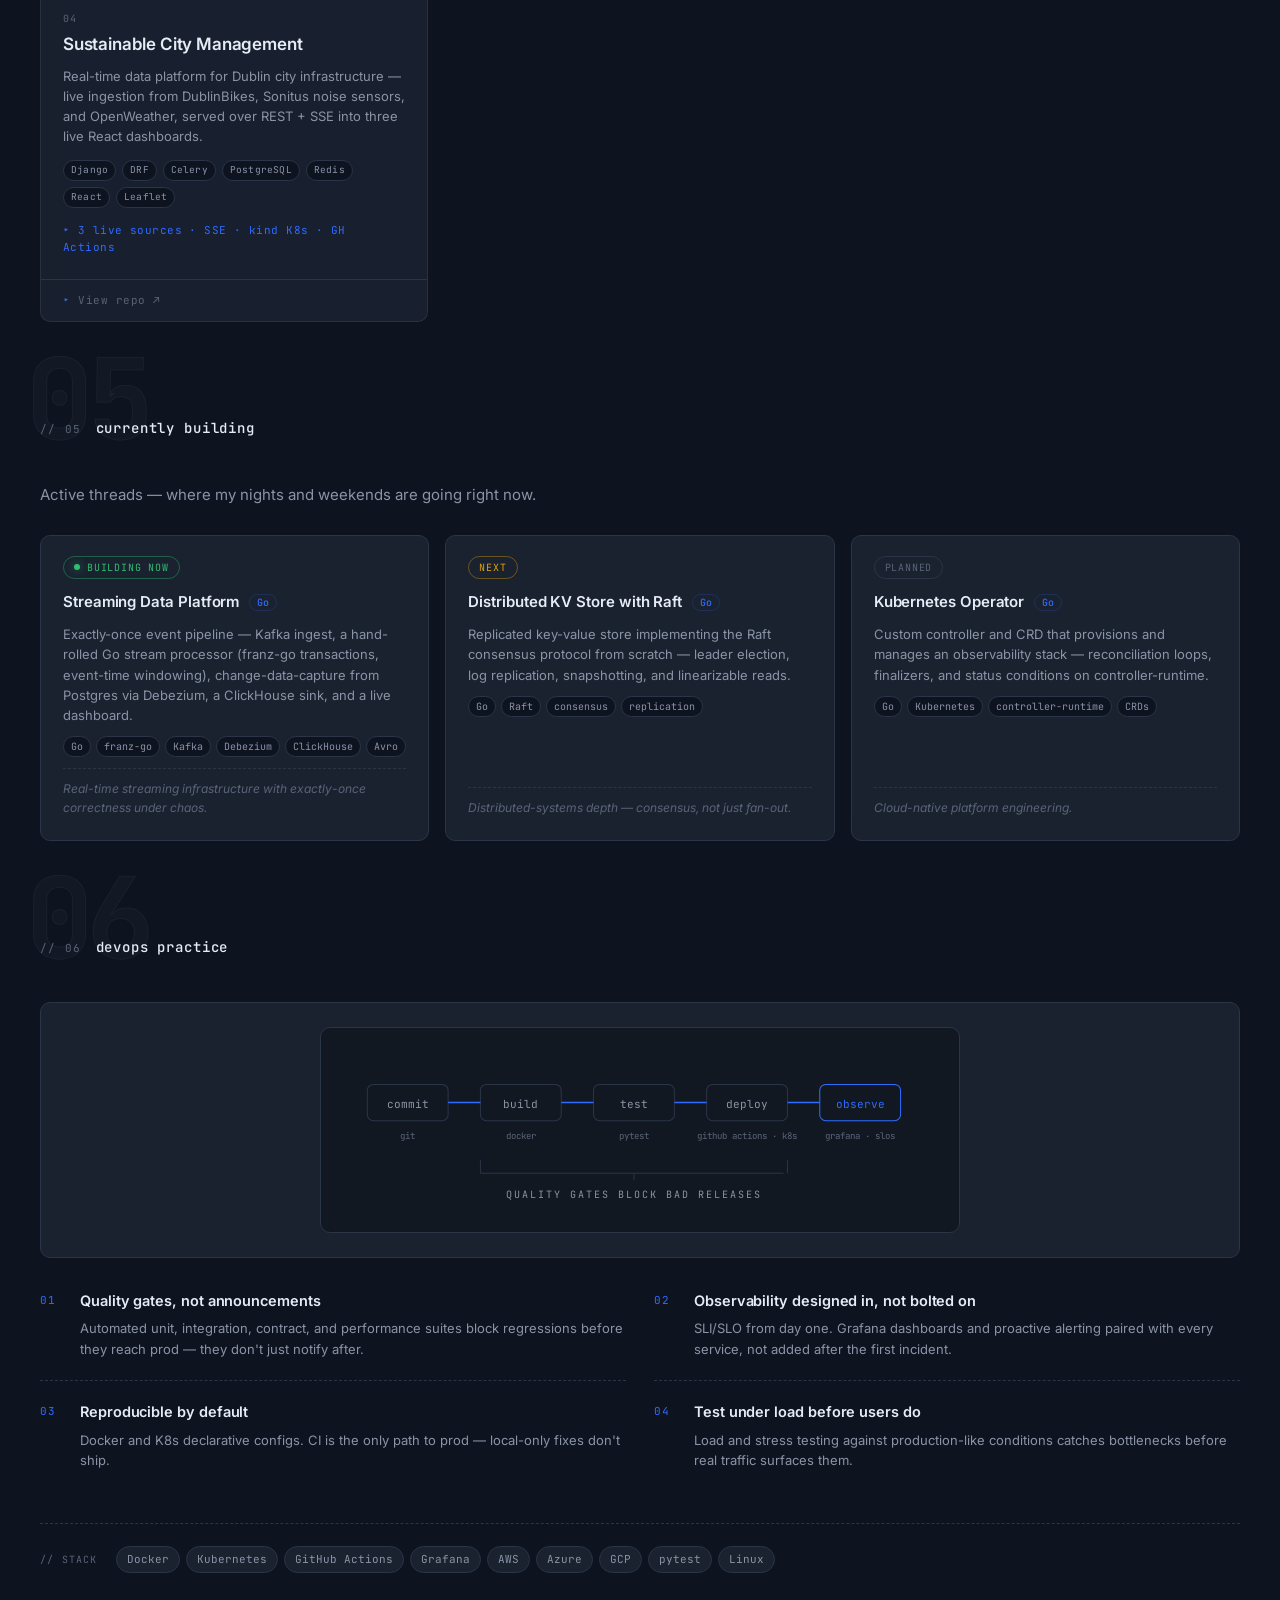
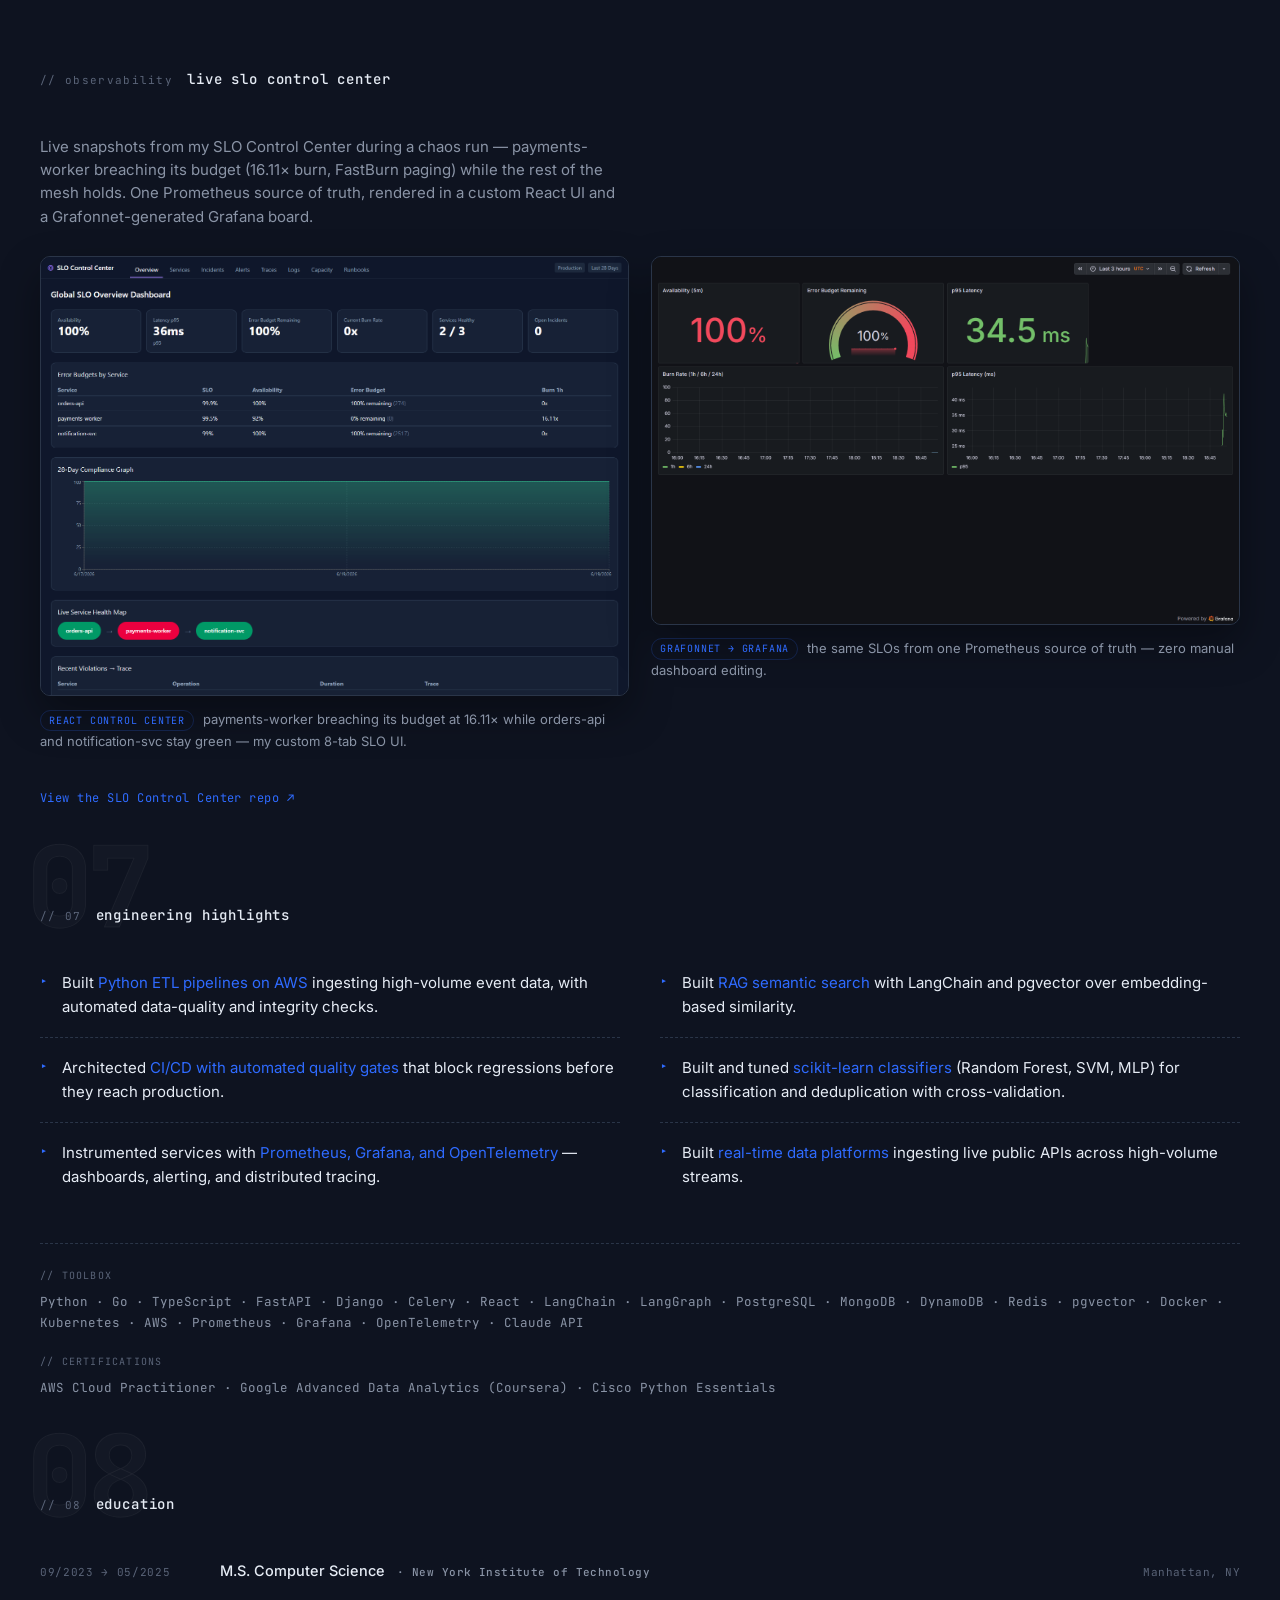
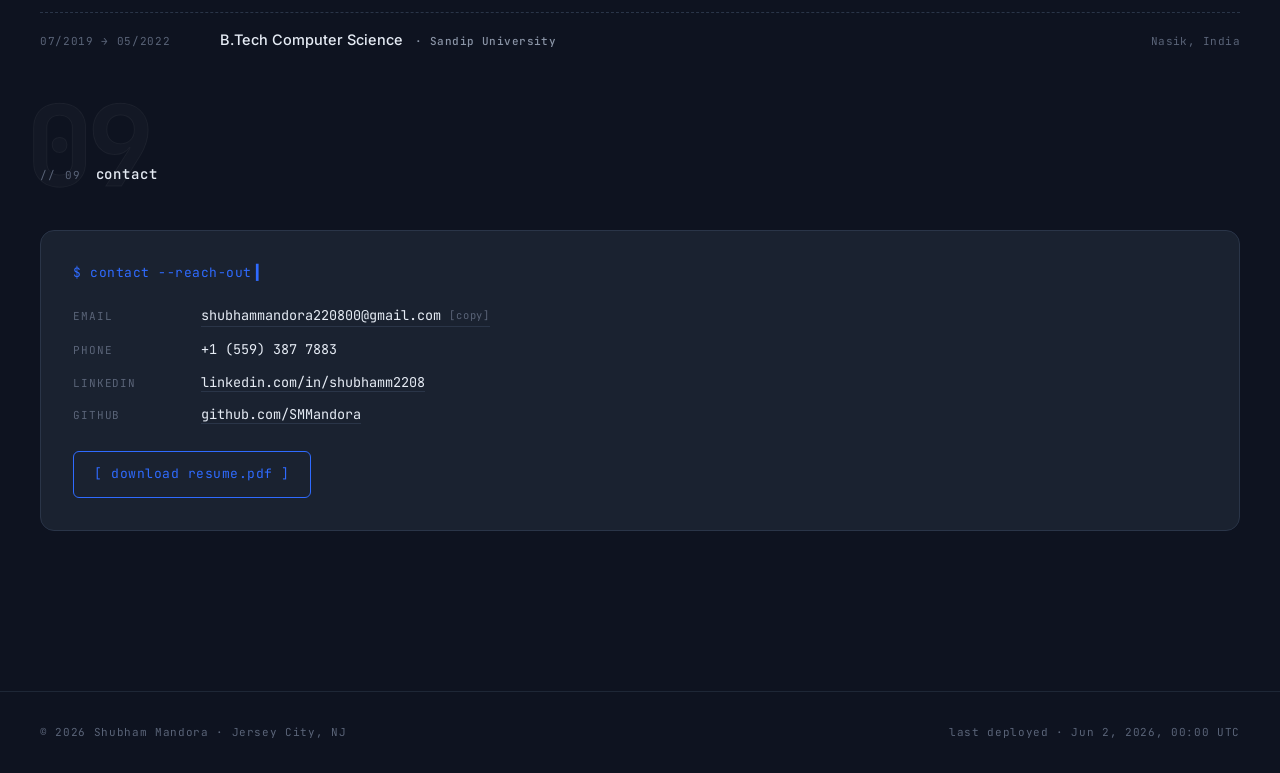
==== commit 4167e41c: "Refresh portfolio: blue enterprise-SaaS redesign + resume/repo sync - Reskin to dark blue glassmorph" ====
--- a/index.html
+++ b/index.html
@@ -4,23 +4,45 @@
   <meta charset="UTF-8">
   <meta name="viewport" content="width=device-width, initial-scale=1">
   <meta name="color-scheme" content="dark">
-  <title>Shubham Mandora — Backend & AI Engineer</title>
-  <meta name="description" content="Founding engineer building backend infrastructure and AI-driven pipelines. MS Computer Science, NYIT. Based in Brooklyn, NY.">
+  <title>Shubham Mandora — Backend, Data & AI Engineer</title>
+  <meta name="description" content="Founding engineer building backend, data, and AI systems — ETL pipelines, distributed architectures, and observability. MS Computer Science, NYIT · Jersey City, NJ.">
   <meta name="author" content="Shubham Mandora">
 
   <meta property="og:type" content="website">
-  <meta property="og:title" content="Shubham Mandora — Backend & AI Engineer">
-  <meta property="og:description" content="Founding engineer building backend infrastructure and AI-driven pipelines. Based in Brooklyn, NY.">
+  <meta property="og:title" content="Shubham Mandora — Backend, Data & AI Engineer">
+  <meta property="og:description" content="Founding engineer building reliable systems that turn events into intelligence — backend, data pipelines, and AI. Jersey City, NJ.">
   <meta property="og:url" content="https://smmandora.github.io/">
   <meta name="twitter:card" content="summary_large_image">
 
   <link rel="canonical" href="https://smmandora.github.io/">
 
-  <link rel="icon" type="image/svg+xml" href="data:image/svg+xml,%3Csvg xmlns='http://www.w3.org/2000/svg' viewBox='0 0 32 32'%3E%3Crect width='32' height='32' rx='6' fill='%230a0a0a'/%3E%3Ctext x='16' y='22' font-family='ui-monospace,Menlo,monospace' font-size='15' font-weight='700' text-anchor='middle' fill='%23d8ff3c'%3ESM%3C/text%3E%3C/svg%3E">
+  <script type="application/ld+json">
+  {
+    "@context": "https://schema.org",
+    "@type": "Person",
+    "name": "Shubham Mandora",
+    "jobTitle": "Founding Engineer — Backend & Data",
+    "worksFor": { "@type": "Organization", "name": "Vizzy Labs" },
+    "url": "https://smmandora.github.io/",
+    "email": "mailto:shubhammandora220800@gmail.com",
+    "alumniOf": [
+      { "@type": "CollegeOrUniversity", "name": "New York Institute of Technology" },
+      { "@type": "CollegeOrUniversity", "name": "Sandip University" }
+    ],
+    "address": { "@type": "PostalAddress", "addressLocality": "Jersey City", "addressRegion": "NJ", "addressCountry": "US" },
+    "sameAs": [
+      "https://linkedin.com/in/shubhamm2208",
+      "https://github.com/SMMandora"
+    ],
+    "knowsAbout": ["Backend Engineering", "Data Engineering", "Distributed Systems", "AI Systems", "RAG", "Observability", "Cloud Infrastructure", "Python", "Go", "Kubernetes", "AWS"]
+  }
+  </script>
+
+  <link rel="icon" type="image/svg+xml" href="data:image/svg+xml,%3Csvg xmlns='http://www.w3.org/2000/svg' viewBox='0 0 32 32'%3E%3Crect width='32' height='32' rx='6' fill='%230E1320'/%3E%3Ctext x='16' y='22' font-family='ui-monospace,Menlo,monospace' font-size='15' font-weight='700' text-anchor='middle' fill='%232F6BFF'%3ESM%3C/text%3E%3C/svg%3E">
 
   <link rel="preconnect" href="https://fonts.googleapis.com">
   <link rel="preconnect" href="https://fonts.gstatic.com" crossorigin>
-  <link href="https://fonts.googleapis.com/css2?family=Inter:wght@400;500;600;700&family=JetBrains+Mono:wght@400;500&display=swap" rel="stylesheet">
+  <link href="https://fonts.googleapis.com/css2?family=Inter:wght@400;500;600;700&family=Instrument+Serif:ital@0;1&family=JetBrains+Mono:wght@400;500&display=swap" rel="stylesheet">
 
   <link rel="stylesheet" href="./assets/css/styles.css">
 </head>
@@ -33,10 +55,12 @@
     <a class="mini-nav__name" href="#top">SM_</a>
     <nav class="mini-nav__links" aria-label="Sections">
       <a href="#about">~/about</a>
-      <a href="#work">~/work</a>
+      <a href="#overview">~/overview</a>
+      <a href="#experience">~/experience</a>
+      <a href="#systems">~/systems</a>
+      <a href="#building">~/building</a>
       <a href="#devops">~/devops</a>
-      <a href="#experience">~/experience</a>
-      <a href="#skills">~/skills</a>
+      <a href="#observability">~/observability</a>
       <a href="#contact">~/contact</a>
     </nav>
   </div>
@@ -47,7 +71,7 @@
   <!-- ===== 01 / HERO ===== -->
   <section class="hero container" id="top" aria-label="Intro">
     <div class="hero__topbar">
-      <span class="hero__brand">SHUBHAM_MANDORA / PORTFOLIO.V1</span>
+      <span class="hero__brand">SM · PORTFOLIO.V1</span>
       <span class="hero__status">
         <span class="status-dot status-dot--live" aria-hidden="true"></span>
         LIVE · NYC <span data-clock>--:--</span>
@@ -55,41 +79,47 @@
     </div>
 
     <div class="hero__main">
-      <h1 class="hero__title">
-        Building reliable <span class="accent">backend</span> &amp; <span class="accent">AI</span> systems.
-      </h1>
-      <p class="hero__sub">Founding Engineer @ Vizzy Labs · Brooklyn, NY</p>
-
-      <nav class="hero__nav" aria-label="Page sections">
-        <a href="#about">~/about</a>
-        <a href="#work">~/work</a>
-        <a href="#devops">~/devops</a>
-        <a href="#experience">~/experience</a>
-        <a href="#skills">~/skills</a>
-        <a href="#contact">~/contact</a>
-      </nav>
-
-      <ul class="hero__stats" aria-label="At a glance">
-        <li class="stat">
-          <span class="stat__label">Roles shipped</span>
-          <span class="stat__value"><span data-counter="5">0</span></span>
-        </li>
-        <li class="stat">
-          <span class="stat__label">Stack focus</span>
-          <span class="stat__value">PY · GO · TS</span>
-        </li>
-        <li class="stat">
-          <span class="stat__label">Cloud</span>
-          <span class="stat__value stat__value--sm">AWS · Azure · GCP</span>
-        </li>
-        <li class="stat">
-          <span class="stat__label">SLO target</span>
-          <span class="stat__value"><span data-counter="99.9">0</span><span class="accent">%</span></span>
-        </li>
-      </ul>
+      <p class="hero__role">
+        <span class="status-dot status-dot--live" aria-hidden="true"></span>
+        Founding Engineer @ Vizzy · Backend • Data • AI Systems
+      </p>
+      <h1 class="hero__title">Shubham Mandora</h1>
+      <p class="hero__tagline">
+        Building reliable systems that transform <span class="accent">events</span> into <span class="accent">intelligence</span>.
+      </p>
+      <p class="hero__lede">
+        Backend and data engineer building production ETL pipelines, AI systems,
+        distributed architectures, observability platforms, and cloud-native infrastructure.
+      </p>
+      <div class="hero__cta">
+        <a class="btn btn--primary" href="#systems">View Systems →</a>
+        <a class="btn btn--ghost" href="./assets/Shubham_Mandora_Resume.pdf" download>Download Résumé</a>
+      </div>
     </div>
 
-    <a class="hero__cue" href="#about">↓ scroll for the work</a>
+    <a class="hero__cue" href="#systems">↓ scroll to explore</a>
+  </section>
+
+  <!-- ===== IMPACT BAR ===== -->
+  <section class="impact container" aria-label="At a glance">
+    <ul class="impact__grid">
+      <li class="impact__item" data-reveal>
+        <span class="impact__value">3-service</span>
+        <span class="impact__label">SLO mesh, chaos-tested</span>
+      </li>
+      <li class="impact__item" data-reveal data-reveal-delay="80">
+        <span class="impact__value">10k</span>
+        <span class="impact__label">WS connections, p99 &lt; 50ms</span>
+      </li>
+      <li class="impact__item" data-reveal data-reveal-delay="160">
+        <span class="impact__value">p95 &lt; 30s</span>
+        <span class="impact__label">AI code review</span>
+      </li>
+      <li class="impact__item" data-reveal data-reveal-delay="240">
+        <span class="impact__value"><span data-counter="99.9">0</span><span class="accent">%</span></span>
+        <span class="impact__label">28-day SLO @ 200ms p95</span>
+      </li>
+    </ul>
   </section>
 
   <!-- ===== 02 / ABOUT ===== -->
@@ -103,14 +133,14 @@
     <div class="about__grid">
       <div class="about__prose" data-reveal>
         <p>
-          I build <span class="accent">backend systems</span> and <span class="accent">AI pipelines</span> that ship —
-          production-grade infrastructure, observable distributed services, and the operational scaffolding
-          that keeps real products running.
+          I'm a <span class="accent">backend and data engineer</span> who builds the systems that move data from
+          raw events to something a product can act on — ingestion and <span class="accent">ETL pipelines</span>,
+          distributed services, AI inference, and the observability that keeps it all honest in production.
         </p>
         <p>
-          MS in Computer Science from NYIT. Currently a founding engineer at Vizzy Labs in Brooklyn,
-          working on real-time mobile game backends across AWS and Azure. I care about reliability
-          over novelty, simple primitives over clever abstractions, and the tedious 5% of engineering
+          MS in Computer Science from NYIT. Currently a founding engineer at Vizzy Labs,
+          building ETL pipelines and data infrastructure on AWS. I care about reliability over novelty,
+          simple primitives over clever abstractions, and the tedious 5% of engineering
           that turns a prototype into something a team can rely on.
         </p>
       </div>
@@ -135,27 +165,150 @@
     </div>
   </section>
 
-  <!-- ===== 03 / SELECTED WORK ===== -->
-  <section class="section container" id="work" aria-labelledby="work-title">
+  <!-- ===== SYSTEMS ARCHITECTURE OVERVIEW ===== -->
+  <section class="section container" id="overview" aria-labelledby="overview-title">
+    <header class="section__head">
+      <span class="section__num">// overview</span>
+      <h2 id="overview-title" class="section__title">how I think about systems</h2>
+    </header>
+    <div class="overview-diagram" data-reveal>
+      <svg viewBox="0 0 760 168" class="arch-diagram" role="img" aria-label="Systems overview: ingestion and ETL feed storage, which feeds AI/RAG and services, all under observability">
+        <rect x="8" y="42" width="132" height="84" rx="8" fill="none" stroke="#2A3548" stroke-width="1"/>
+        <text x="74" y="72" font-family="JetBrains Mono, monospace" font-size="11" fill="#E6ECF5" text-anchor="middle">Ingestion · ETL</text>
+        <text x="74" y="90" font-family="JetBrains Mono, monospace" font-size="8" fill="#8A94A6" text-anchor="middle">Celery · Airflow</text>
+        <text x="74" y="104" font-family="JetBrains Mono, monospace" font-size="8" fill="#5A6478" text-anchor="middle">SSE · webhooks</text>
+
+        <line x1="140" y1="84" x2="158" y2="84" stroke="#2F6BFF" stroke-width="1.5"/>
+        <polyline points="154,80 160,84 154,88" fill="none" stroke="#2F6BFF" stroke-width="1.5"/>
+
+        <rect x="162" y="42" width="132" height="84" rx="8" fill="none" stroke="#2A3548" stroke-width="1"/>
+        <text x="228" y="72" font-family="JetBrains Mono, monospace" font-size="11" fill="#E6ECF5" text-anchor="middle">Storage</text>
+        <text x="228" y="90" font-family="JetBrains Mono, monospace" font-size="8" fill="#8A94A6" text-anchor="middle">Postgres · Mongo</text>
+        <text x="228" y="104" font-family="JetBrains Mono, monospace" font-size="8" fill="#5A6478" text-anchor="middle">DynamoDB · Redis</text>
+
+        <line x1="294" y1="84" x2="312" y2="84" stroke="#2F6BFF" stroke-width="1.5"/>
+        <polyline points="308,80 314,84 308,88" fill="none" stroke="#2F6BFF" stroke-width="1.5"/>
+
+        <rect x="316" y="42" width="132" height="84" rx="8" fill="none" stroke="#2A3548" stroke-width="1"/>
+        <text x="382" y="72" font-family="JetBrains Mono, monospace" font-size="11" fill="#E6ECF5" text-anchor="middle">AI · RAG</text>
+        <text x="382" y="90" font-family="JetBrains Mono, monospace" font-size="8" fill="#8A94A6" text-anchor="middle">LangChain · pgvector</text>
+        <text x="382" y="104" font-family="JetBrains Mono, monospace" font-size="8" fill="#5A6478" text-anchor="middle">Claude API</text>
+
+        <line x1="448" y1="84" x2="466" y2="84" stroke="#2F6BFF" stroke-width="1.5"/>
+        <polyline points="462,80 468,84 462,88" fill="none" stroke="#2F6BFF" stroke-width="1.5"/>
+
+        <rect x="470" y="42" width="132" height="84" rx="8" fill="none" stroke="#2A3548" stroke-width="1"/>
+        <text x="536" y="72" font-family="JetBrains Mono, monospace" font-size="11" fill="#E6ECF5" text-anchor="middle">Services</text>
+        <text x="536" y="90" font-family="JetBrains Mono, monospace" font-size="8" fill="#8A94A6" text-anchor="middle">Go · Python</text>
+        <text x="536" y="104" font-family="JetBrains Mono, monospace" font-size="8" fill="#5A6478" text-anchor="middle">FastAPI · WebSockets</text>
+
+        <line x1="602" y1="84" x2="620" y2="84" stroke="#2F6BFF" stroke-width="1.5"/>
+        <polyline points="616,80 622,84 616,88" fill="none" stroke="#2F6BFF" stroke-width="1.5"/>
+
+        <rect x="624" y="42" width="132" height="84" rx="8" fill="none" stroke="#2F6BFF" stroke-width="1"/>
+        <text x="690" y="72" font-family="JetBrains Mono, monospace" font-size="11" fill="#2F6BFF" text-anchor="middle">Observability</text>
+        <text x="690" y="90" font-family="JetBrains Mono, monospace" font-size="8" fill="#8A94A6" text-anchor="middle">Prometheus · Grafana</text>
+        <text x="690" y="104" font-family="JetBrains Mono, monospace" font-size="8" fill="#5A6478" text-anchor="middle">OpenTelemetry</text>
+
+        <text x="382" y="152" font-family="JetBrains Mono, monospace" font-size="9" fill="#5A6478" letter-spacing="1.5" text-anchor="middle">DATA IN → INTELLIGENCE OUT → OBSERVABLE THROUGHOUT</text>
+      </svg>
+    </div>
+  </section>
+
+  <!-- ===== 03 / EXPERIENCE ===== -->
+  <section class="section container" id="experience" aria-labelledby="experience-title">
     <header class="section__head">
       <span class="section__ghost" aria-hidden="true">03</span>
       <span class="section__num">// 03</span>
-      <h2 id="work-title" class="section__title">selected work</h2>
+      <h2 id="experience-title" class="section__title">experience</h2>
+    </header>
+
+    <ol class="timeline">
+      <li class="timeline__entry" data-reveal>
+        <time class="timeline__date">08/2025 → Present</time>
+        <div class="timeline__body">
+          <h3 class="timeline__role">Founding Engineer — Backend &amp; Data</h3>
+          <p class="timeline__org">Vizzy Labs, Inc. · Brooklyn, NY</p>
+          <ul class="timeline__bullets">
+            <li>Build and maintain Python ETL pipelines on AWS, ingesting high-volume event data from internal and external sources with automated data-quality and integrity checks.</li>
+            <li>Design data models across relational (PostgreSQL) and NoSQL (MongoDB, DynamoDB) stores for downstream analytical and operational consumers.</li>
+            <li>Built pipeline observability with Prometheus, Grafana, and automated alerting that catches and resolves data issues before they reach consumers.</li>
+          </ul>
+        </div>
+      </li>
+
+      <li class="timeline__entry" data-reveal>
+        <time class="timeline__date">01/2025 → 08/2025</time>
+        <div class="timeline__body">
+          <h3 class="timeline__role">Research Assistant</h3>
+          <p class="timeline__org">New York Institute of Technology · New York City</p>
+          <ul class="timeline__bullets">
+            <li>Built production Python data pipelines with Airflow-style orchestration over multi-source datasets — automated cleaning, schema standardization, and quality validation.</li>
+            <li>Built RAG-based semantic search and retrieval with LangChain and pgvector over embedding-based similarity.</li>
+            <li>Integrated and tuned scikit-learn models (Random Forest, SVM, MLP) for classification and deduplication, with hyperparameter tuning and cross-validation.</li>
+          </ul>
+        </div>
+      </li>
+
+      <li class="timeline__entry" data-reveal>
+        <time class="timeline__date">02/2022 → 04/2022</time>
+        <div class="timeline__body">
+          <h3 class="timeline__role">Software Developer Intern</h3>
+          <p class="timeline__org">IDZ Digital Pvt. Ltd. · Mumbai, India</p>
+          <ul class="timeline__bullets">
+            <li>Developed consumer mobile games across the full SDLC (Java, Kotlin, C#, Unity), shipping to the App Store and Play Store.</li>
+            <li>Built backend game logic and automated validation scripts, plus regression and performance test plans to catch defects early.</li>
+          </ul>
+        </div>
+      </li>
+
+      <li class="timeline__entry" data-reveal>
+        <time class="timeline__date">05/2021 → 07/2021</time>
+        <div class="timeline__body">
+          <h3 class="timeline__role">Python Developer Intern</h3>
+          <p class="timeline__org">Clear Exam · Nashik, India</p>
+          <ul class="timeline__bullets">
+            <li>Built a high-throughput data-processing pipeline with automated classification, hardened with validation across diverse datasets.</li>
+            <li>Designed secure API-driven services with auth, input validation, and data-integrity checks.</li>
+          </ul>
+        </div>
+      </li>
+
+      <li class="timeline__entry" data-reveal>
+        <time class="timeline__date">07/2020 → 10/2020</time>
+        <div class="timeline__body">
+          <h3 class="timeline__role">Software Developer Intern</h3>
+          <p class="timeline__org">Divspace, LLP · Nasik, India</p>
+          <ul class="timeline__bullets">
+            <li>Automated property-listing data processing and content validation, cutting manual handling across the platform.</li>
+            <li>Set up CI/CD-style deployment with automated validation for consistent, repeatable releases.</li>
+          </ul>
+        </div>
+      </li>
+    </ol>
+  </section>
+
+  <!-- ===== 04 / SELECTED SYSTEMS ===== -->
+  <section class="section container" id="systems" aria-labelledby="systems-title">
+    <header class="section__head">
+      <span class="section__ghost" aria-hidden="true">04</span>
+      <span class="section__num">// 04</span>
+      <h2 id="systems-title" class="section__title">selected systems</h2>
     </header>
 
     <!-- Hero case study: Vizzy Labs -->
     <article class="case-study" data-reveal>
       <header>
-        <span class="case-study__label">// flagship case study</span>
-        <h3 class="case-study__title">Vizzy Labs — Founding Engineer, Backend &amp; Data</h3>
+        <span class="case-study__label">// flagship system</span>
+        <h3 class="case-study__title">SLO Reference Observability Stack</h3>
         <div class="case-study__meta">
-          <time>Aug 2025 → Present</time>
-          <span>Brooklyn, NY</span>
+          <time>2026</time>
+          <span>Go · Prometheus · React</span>
         </div>
         <ul class="tag-list">
-          <li>AWS</li><li>Kubernetes</li><li>Docker</li>
-          <li>Jenkins</li><li>GitHub Actions</li><li>Grafana</li>
-          <li>PostgreSQL</li><li>Python</li><li>Go</li><li>REST</li>
+          <li>Go</li><li>Python</li><li>Prometheus</li><li>Alertmanager</li>
+          <li>Grafonnet</li><li>OpenTelemetry</li><li>Tempo</li><li>Loki</li>
+          <li>React</li><li>Kubernetes</li><li>k6</li>
         </ul>
       </header>
 
@@ -163,75 +316,82 @@
         <div class="case-study__prose">
           <h4>Context</h4>
           <p>
-            Real-time mobile game with a global player base on Google Play and the App Store.
-            Hard requirements: 24×7 availability, leaderboard consistency under contention,
-            transactional integrity for in-game purchases, and low-latency gameplay APIs.
+            Most observability advice is slideware. This is a runnable stack that shows SLO
+            practice end to end across a real three-service mesh — error budgets, burn-rate
+            alerting, distributed tracing, and chaos, all as code.
           </p>
 
-          <h4>Approach</h4>
+          <h4>Architecture &amp; decisions</h4>
           <p>
-            Multi-region distributed backend on AWS. Microservices decomposed
-            by domain — gameplay, auth, leaderboard, financial transactions — each with its own
-            test suite (unit, integration, contract, performance). CI/CD via Docker, Jenkins,
-            GitHub Actions, and Kubernetes with automated build verification and regression gates.
-            Telemetry-driven observability with SLI/SLO dashboards in Grafana and proactive alerting.
+            Three microservices (Go and Python) plus mock dependencies emit metrics, traces, and
+            logs. Prometheus computes SLI, error budget, multi-window burn rate, and p95 as
+            recording rules — one source of truth read by both a custom React SLO Control Center
+            (8 tabs) and four Grafonnet dashboards. Alertmanager routes burn-rate, service-down,
+            and disk alerts by severity to a webhook with linked runbooks. Trace context
+            propagates through the Redis streams, so one payment is a single distributed trace.
           </p>
 
-          <h4>Outcome</h4>
+          <h4>Impact</h4>
           <p>
-            SLO-backed availability with automated failure detection. Proactive bottleneck
-            detection through load and stress testing under production-like conditions.
-            Release confidence from quality gates blocking regressions before they ship.
+            Auto-verifying chaos scenarios (error burst, service down, payments-latency, disk
+            fill) perturb the live stack, assert the expected alert fired, then revert. Runs on
+            both Docker Compose and Kubernetes (kind + Kustomize), driven by deterministic k6
+            load, with the Prometheus recording rules unit-tested via promtool.
           </p>
+          <p class="case-study__metrics">99.9% / 28d @ 200ms p95 · 3-service mesh · 4 dashboards · 8-tab UI · burn-rate alerting · chaos auto-verified</p>
+          <a class="case-study__repo" href="https://github.com/SMMandora/SLO-Control-Center" target="_blank" rel="noopener">View repo ↗</a>
         </div>
 
         <div class="case-study__diagram">
-          <svg viewBox="0 0 400 320" class="arch-diagram" role="img" aria-label="Architecture: mobile clients through API gateway into microservices, backed by data and observability layers">
-            <!-- Mobile clients -->
-            <rect x="120" y="10" width="160" height="36" rx="6" fill="none" stroke="#2a2a2a" stroke-width="1"/>
-            <text x="200" y="33" font-family="JetBrains Mono, monospace" font-size="11" fill="#a8a8a8" text-anchor="middle">Mobile clients</text>
-
-            <!-- Arrow -->
-            <line x1="200" y1="46" x2="200" y2="74" stroke="#d8ff3c" stroke-width="1.5"/>
-
-            <!-- API Gateway -->
-            <rect x="140" y="76" width="120" height="36" rx="6" fill="none" stroke="#d8ff3c" stroke-width="1"/>
-            <text x="200" y="99" font-family="JetBrains Mono, monospace" font-size="11" fill="#d8ff3c" text-anchor="middle">API Gateway</text>
-
-            <!-- Arrow -->
-            <line x1="200" y1="112" x2="200" y2="138" stroke="#d8ff3c" stroke-width="1.5"/>
-            <line x1="60" y1="138" x2="340" y2="138" stroke="#2a2a2a" stroke-width="1"/>
-            <line x1="60" y1="138" x2="60" y2="158" stroke="#2a2a2a" stroke-width="1"/>
-            <line x1="153" y1="138" x2="153" y2="158" stroke="#2a2a2a" stroke-width="1"/>
-            <line x1="247" y1="138" x2="247" y2="158" stroke="#2a2a2a" stroke-width="1"/>
-            <line x1="340" y1="138" x2="340" y2="158" stroke="#2a2a2a" stroke-width="1"/>
-
-            <!-- Services row -->
-            <rect x="20" y="158" width="80" height="36" rx="6" fill="none" stroke="#2a2a2a" stroke-width="1"/>
-            <text x="60" y="181" font-family="JetBrains Mono, monospace" font-size="10" fill="#a8a8a8" text-anchor="middle">Game</text>
-
-            <rect x="113" y="158" width="80" height="36" rx="6" fill="none" stroke="#2a2a2a" stroke-width="1"/>
-            <text x="153" y="181" font-family="JetBrains Mono, monospace" font-size="10" fill="#a8a8a8" text-anchor="middle">Auth</text>
-
-            <rect x="207" y="158" width="80" height="36" rx="6" fill="none" stroke="#2a2a2a" stroke-width="1"/>
-            <text x="247" y="181" font-family="JetBrains Mono, monospace" font-size="10" fill="#a8a8a8" text-anchor="middle">Leaderboard</text>
-
-            <rect x="300" y="158" width="80" height="36" rx="6" fill="none" stroke="#2a2a2a" stroke-width="1"/>
-            <text x="340" y="181" font-family="JetBrains Mono, monospace" font-size="10" fill="#a8a8a8" text-anchor="middle">Payments</text>
-
-            <!-- Arrows down to data layer -->
-            <line x1="110" y1="194" x2="110" y2="226" stroke="#2a2a2a" stroke-width="1"/>
-            <line x1="290" y1="194" x2="290" y2="226" stroke="#2a2a2a" stroke-width="1"/>
-
-            <!-- Data + observability -->
-            <rect x="30" y="226" width="160" height="36" rx="6" fill="none" stroke="#2a2a2a" stroke-width="1"/>
-            <text x="110" y="249" font-family="JetBrains Mono, monospace" font-size="10" fill="#a8a8a8" text-anchor="middle">PostgreSQL · Redis</text>
-
-            <rect x="210" y="226" width="180" height="36" rx="6" fill="none" stroke="#2a2a2a" stroke-width="1"/>
-            <text x="300" y="249" font-family="JetBrains Mono, monospace" font-size="10" fill="#a8a8a8" text-anchor="middle">Grafana · SLI/SLO · Alerts</text>
-
-            <!-- Foundation -->
-            <text x="200" y="295" font-family="JetBrains Mono, monospace" font-size="9" fill="#707070" letter-spacing="2" text-anchor="middle">AWS · KUBERNETES</text>
+          <svg viewBox="0 0 400 320" class="arch-diagram" role="img" aria-label="SLO three-service mesh: k6 drives orders-api, payments-worker and notification-svc over Redis streams; all scrape into Prometheus recording rules feeding a React SLO Control Center, Grafonnet Grafana dashboards, and Alertmanager, with OpenTelemetry to Tempo and Loki">
+            <!-- k6 -->
+            <rect x="160" y="6" width="80" height="20" rx="6" fill="none" stroke="#2A3548" stroke-width="1"/>
+            <text x="200" y="20" font-family="JetBrains Mono, monospace" font-size="9" fill="#8A94A6" text-anchor="middle">k6 load</text>
+            <line x1="200" y1="26" x2="200" y2="38" stroke="#2A3548" stroke-width="1"/>
+
+            <!-- 3-service mesh -->
+            <rect x="16" y="38" width="116" height="30" rx="6" fill="none" stroke="#2A3548" stroke-width="1"/>
+            <text x="74" y="57" font-family="JetBrains Mono, monospace" font-size="9" fill="#8A94A6" text-anchor="middle">orders-api · Go</text>
+            <rect x="142" y="38" width="116" height="30" rx="6" fill="none" stroke="#2A3548" stroke-width="1"/>
+            <text x="200" y="57" font-family="JetBrains Mono, monospace" font-size="8.5" fill="#8A94A6" text-anchor="middle">payments · Py</text>
+            <rect x="268" y="38" width="116" height="30" rx="6" fill="none" stroke="#2A3548" stroke-width="1"/>
+            <text x="326" y="57" font-family="JetBrains Mono, monospace" font-size="8.5" fill="#8A94A6" text-anchor="middle">notify-svc · Go</text>
+            <line x1="132" y1="53" x2="142" y2="53" stroke="#2F6BFF" stroke-width="1.5"/>
+            <line x1="258" y1="53" x2="268" y2="53" stroke="#2F6BFF" stroke-width="1.5"/>
+
+            <!-- converge to Prometheus -->
+            <line x1="74" y1="68" x2="74" y2="80" stroke="#2A3548" stroke-width="1"/>
+            <line x1="200" y1="68" x2="200" y2="80" stroke="#2A3548" stroke-width="1"/>
+            <line x1="326" y1="68" x2="326" y2="80" stroke="#2A3548" stroke-width="1"/>
+            <line x1="74" y1="80" x2="326" y2="80" stroke="#2A3548" stroke-width="1"/>
+            <line x1="200" y1="80" x2="200" y2="94" stroke="#2F6BFF" stroke-width="1.5"/>
+
+            <!-- Prometheus -->
+            <rect x="60" y="94" width="280" height="42" rx="6" fill="none" stroke="#2A3548" stroke-width="1"/>
+            <text x="200" y="111" font-family="JetBrains Mono, monospace" font-size="10" fill="#8A94A6" text-anchor="middle">Prometheus · recording rules</text>
+            <text x="200" y="127" font-family="JetBrains Mono, monospace" font-size="8.5" fill="#5A6478" text-anchor="middle">SLI · error budget · burn rate · p95</text>
+
+            <!-- split to 3 surfaces -->
+            <line x1="200" y1="136" x2="200" y2="160" stroke="#2F6BFF" stroke-width="1.5"/>
+            <line x1="74" y1="160" x2="326" y2="160" stroke="#2A3548" stroke-width="1"/>
+            <line x1="74" y1="160" x2="74" y2="170" stroke="#2A3548" stroke-width="1"/>
+            <line x1="200" y1="160" x2="200" y2="170" stroke="#2A3548" stroke-width="1"/>
+            <line x1="326" y1="160" x2="326" y2="170" stroke="#2A3548" stroke-width="1"/>
+
+            <!-- 3 outputs -->
+            <rect x="14" y="170" width="120" height="38" rx="6" fill="none" stroke="#2F6BFF" stroke-width="1"/>
+            <text x="74" y="187" font-family="JetBrains Mono, monospace" font-size="8" fill="#2F6BFF" text-anchor="middle">SLO Control Center</text>
+            <text x="74" y="199" font-family="JetBrains Mono, monospace" font-size="7.5" fill="#5A6478" text-anchor="middle">React · 8 tabs</text>
+            <rect x="146" y="170" width="108" height="38" rx="6" fill="none" stroke="#2F6BFF" stroke-width="1"/>
+            <text x="200" y="187" font-family="JetBrains Mono, monospace" font-size="8.5" fill="#2F6BFF" text-anchor="middle">Grafana</text>
+            <text x="200" y="199" font-family="JetBrains Mono, monospace" font-size="7.5" fill="#5A6478" text-anchor="middle">Grafonnet · 4</text>
+            <rect x="266" y="170" width="120" height="38" rx="6" fill="none" stroke="#2F6BFF" stroke-width="1"/>
+            <text x="326" y="187" font-family="JetBrains Mono, monospace" font-size="8" fill="#2F6BFF" text-anchor="middle">Alertmanager</text>
+            <text x="326" y="199" font-family="JetBrains Mono, monospace" font-size="7.5" fill="#5A6478" text-anchor="middle">severity routed</text>
+
+            <!-- foundation -->
+            <text x="200" y="246" font-family="JetBrains Mono, monospace" font-size="9" fill="#8A94A6" text-anchor="middle">OTel → Tempo + Loki · trace-correlated</text>
+            <text x="200" y="300" font-family="JetBrains Mono, monospace" font-size="8" fill="#5A6478" letter-spacing="1.5" text-anchor="middle">DOCKER COMPOSE + KIND K8S · CHAOS AUTO-VERIFIED</text>
           </svg>
         </div>
       </div>
@@ -241,228 +401,52 @@
     <ul class="card-grid">
       <li>
         <article class="project-card" data-project-card data-reveal>
-          <button type="button" class="project-card__trigger" data-card-trigger aria-expanded="false" aria-controls="proj-1-detail">
-            <svg viewBox="0 0 240 170" class="arch-diagram arch-diagram--sm" role="img" aria-label="Data flow: DublinBikes and Sonitus APIs into Django/Postgres backend, K8s microservices, React dashboard">
-              <rect x="40" y="14" width="160" height="22" rx="5" fill="none" stroke="#2a2a2a" stroke-width="1"/>
-              <text x="120" y="29" font-family="JetBrains Mono, monospace" font-size="10" fill="#a8a8a8" text-anchor="middle">DublinBikes · Sonitus APIs</text>
-
-              <line x1="120" y1="36" x2="120" y2="50" stroke="#d8ff3c" stroke-width="1.5"/>
-
-              <rect x="60" y="50" width="120" height="22" rx="5" fill="none" stroke="#2a2a2a" stroke-width="1"/>
-              <text x="120" y="65" font-family="JetBrains Mono, monospace" font-size="10" fill="#a8a8a8" text-anchor="middle">Django · PostgreSQL</text>
-
-              <line x1="120" y1="72" x2="120" y2="86" stroke="#d8ff3c" stroke-width="1.5"/>
-
-              <rect x="60" y="86" width="120" height="22" rx="5" fill="none" stroke="#2a2a2a" stroke-width="1"/>
-              <text x="120" y="101" font-family="JetBrains Mono, monospace" font-size="10" fill="#a8a8a8" text-anchor="middle">K8s microservices</text>
-
-              <line x1="120" y1="108" x2="120" y2="122" stroke="#d8ff3c" stroke-width="1.5"/>
-
-              <rect x="60" y="122" width="120" height="22" rx="5" fill="none" stroke="#d8ff3c" stroke-width="1"/>
-              <text x="120" y="137" font-family="JetBrains Mono, monospace" font-size="10" fill="#d8ff3c" text-anchor="middle">React dashboard</text>
-
-              <text x="120" y="162" font-family="JetBrains Mono, monospace" font-size="8" fill="#707070" letter-spacing="1.5" text-anchor="middle">REAL-TIME ANALYTICS</text>
+          <button type="button" class="project-card__trigger" data-card-trigger aria-expanded="false" aria-controls="proj-4-detail">
+            <svg viewBox="0 0 240 170" class="arch-diagram arch-diagram--sm" role="img" aria-label="AI code review flow: GitHub PR event into LangGraph agent grounded by pgvector RAG, fanning out to four parallel checks, converging to an inline PR review">
+              <rect x="55" y="10" width="130" height="20" rx="5" fill="none" stroke="#2A3548" stroke-width="1"/>
+              <text x="120" y="24" font-family="JetBrains Mono, monospace" font-size="10" fill="#8A94A6" text-anchor="middle">GitHub PR event</text>
+
+              <line x1="120" y1="30" x2="120" y2="40" stroke="#2F6BFF" stroke-width="1.5"/>
+
+              <rect x="22" y="40" width="105" height="20" rx="5" fill="none" stroke="#2A3548" stroke-width="1"/>
+              <text x="74" y="54" font-family="JetBrains Mono, monospace" font-size="9" fill="#8A94A6" text-anchor="middle">LangGraph · Claude</text>
+
+              <rect x="142" y="40" width="76" height="20" rx="5" fill="none" stroke="#2A3548" stroke-width="1"/>
+              <text x="180" y="54" font-family="JetBrains Mono, monospace" font-size="9" fill="#8A94A6" text-anchor="middle">pgvector RAG</text>
+
+              <line x1="127" y1="50" x2="142" y2="50" stroke="#2F6BFF" stroke-width="1"/>
+              <polyline points="131,47 127,50 131,53" fill="none" stroke="#2F6BFF" stroke-width="1"/>
+              <polyline points="138,47 142,50 138,53" fill="none" stroke="#2F6BFF" stroke-width="1"/>
+
+              <line x1="74" y1="60" x2="74" y2="66" stroke="#2A3548" stroke-width="1"/>
+              <line x1="39" y1="66" x2="201" y2="66" stroke="#2A3548" stroke-width="1"/>
+              <line x1="39" y1="66" x2="39" y2="72" stroke="#2A3548" stroke-width="1"/>
+              <line x1="93" y1="66" x2="93" y2="72" stroke="#2A3548" stroke-width="1"/>
+              <line x1="147" y1="66" x2="147" y2="72" stroke="#2A3548" stroke-width="1"/>
+              <line x1="201" y1="66" x2="201" y2="72" stroke="#2A3548" stroke-width="1"/>
+
+              <rect x="15" y="72" width="48" height="18" rx="4" fill="none" stroke="#2A3548" stroke-width="1"/>
+              <text x="39" y="84" font-family="JetBrains Mono, monospace" font-size="8.5" fill="#8A94A6" text-anchor="middle">corr</text>
+              <rect x="69" y="72" width="48" height="18" rx="4" fill="none" stroke="#2A3548" stroke-width="1"/>
+              <text x="93" y="84" font-family="JetBrains Mono, monospace" font-size="8.5" fill="#8A94A6" text-anchor="middle">sec</text>
+              <rect x="123" y="72" width="48" height="18" rx="4" fill="none" stroke="#2A3548" stroke-width="1"/>
+              <text x="147" y="84" font-family="JetBrains Mono, monospace" font-size="8.5" fill="#8A94A6" text-anchor="middle">style</text>
+              <rect x="177" y="72" width="48" height="18" rx="4" fill="none" stroke="#2A3548" stroke-width="1"/>
+              <text x="201" y="84" font-family="JetBrains Mono, monospace" font-size="8.5" fill="#8A94A6" text-anchor="middle">test</text>
+
+              <line x1="39" y1="90" x2="39" y2="96" stroke="#2A3548" stroke-width="1"/>
+              <line x1="93" y1="90" x2="93" y2="96" stroke="#2A3548" stroke-width="1"/>
+              <line x1="147" y1="90" x2="147" y2="96" stroke="#2A3548" stroke-width="1"/>
+              <line x1="201" y1="90" x2="201" y2="96" stroke="#2A3548" stroke-width="1"/>
+              <line x1="39" y1="96" x2="201" y2="96" stroke="#2A3548" stroke-width="1"/>
+              <line x1="120" y1="96" x2="120" y2="106" stroke="#2F6BFF" stroke-width="1.5"/>
+
+              <rect x="55" y="106" width="130" height="20" rx="5" fill="none" stroke="#2F6BFF" stroke-width="1"/>
+              <text x="120" y="120" font-family="JetBrains Mono, monospace" font-size="10" fill="#2F6BFF" text-anchor="middle">Inline PR review</text>
+
+              <text x="120" y="150" font-family="JetBrains Mono, monospace" font-size="8" fill="#5A6478" letter-spacing="1.5" text-anchor="middle">CLAUDE API · RAG · EVALS</text>
             </svg>
             <span class="project-card__num">01</span>
-            <h3 class="project-card__title">Sustainable City Management</h3>
-            <p class="project-card__brief">
-              Real-time data engineering platform for Dublin city infrastructure. Live ingestion
-              from DublinBikes and Sonitus APIs into a scalable backend with containerized
-              microservices and a user-focused frontend.
-            </p>
-            <ul class="tag-list tag-list--sm">
-              <li>Django</li><li>PostgreSQL</li><li>Docker</li><li>K8s</li><li>Jenkins</li><li>React</li>
-            </ul>
-            <span class="project-card__result">▸ high-volume real-time analytics</span>
-            <span class="project-card__chev" aria-hidden="true">→</span>
-          </button>
-          <div class="project-card__detail" id="proj-1-detail">
-            <div class="project-card__detail-inner">
-              <h4>Context</h4>
-              <p>City infrastructure data lives across heterogeneous APIs with inconsistent schemas and varying uptime.</p>
-              <h4>Approach</h4>
-              <p>Django + PostgreSQL backend for ingestion, validation, and querying. Containerized into K8s microservices with automated health checks and regression testing. Jenkins CI/CD with quality gates. React + Django templates for live data visualization.</p>
-              <h4>Outcome</h4>
-              <p>End-to-end pipeline tested at scale across high-volume streams, with structured unit/integration tests across all services.</p>
-            </div>
-          </div>
-        </article>
-      </li>
-
-      <li>
-        <article class="project-card" data-project-card data-reveal data-reveal-delay="80">
-          <button type="button" class="project-card__trigger" data-card-trigger aria-expanded="false" aria-controls="proj-2-detail">
-            <svg viewBox="0 0 240 170" class="arch-diagram arch-diagram--sm" role="img" aria-label="Transport ML pipeline: traveler and environmental data through feature pipeline into RF, SVM, XGBoost ensemble, producing mode forecasts">
-              <rect x="40" y="14" width="160" height="22" rx="5" fill="none" stroke="#2a2a2a" stroke-width="1"/>
-              <text x="120" y="29" font-family="JetBrains Mono, monospace" font-size="10" fill="#a8a8a8" text-anchor="middle">Traveler · environment</text>
-
-              <line x1="120" y1="36" x2="120" y2="50" stroke="#d8ff3c" stroke-width="1.5"/>
-
-              <rect x="60" y="50" width="120" height="22" rx="5" fill="none" stroke="#2a2a2a" stroke-width="1"/>
-              <text x="120" y="65" font-family="JetBrains Mono, monospace" font-size="10" fill="#a8a8a8" text-anchor="middle">PySpark · sklearn</text>
-
-              <line x1="120" y1="72" x2="120" y2="80" stroke="#d8ff3c" stroke-width="1.5"/>
-              <line x1="50" y1="80" x2="190" y2="80" stroke="#2a2a2a" stroke-width="1"/>
-              <line x1="50" y1="80" x2="50" y2="86" stroke="#2a2a2a" stroke-width="1"/>
-              <line x1="120" y1="80" x2="120" y2="86" stroke="#2a2a2a" stroke-width="1"/>
-              <line x1="190" y1="80" x2="190" y2="86" stroke="#2a2a2a" stroke-width="1"/>
-
-              <rect x="20" y="86" width="60" height="22" rx="5" fill="none" stroke="#2a2a2a" stroke-width="1"/>
-              <text x="50" y="101" font-family="JetBrains Mono, monospace" font-size="10" fill="#a8a8a8" text-anchor="middle">RF</text>
-
-              <rect x="90" y="86" width="60" height="22" rx="5" fill="none" stroke="#2a2a2a" stroke-width="1"/>
-              <text x="120" y="101" font-family="JetBrains Mono, monospace" font-size="10" fill="#a8a8a8" text-anchor="middle">SVM</text>
-
-              <rect x="160" y="86" width="60" height="22" rx="5" fill="none" stroke="#2a2a2a" stroke-width="1"/>
-              <text x="190" y="101" font-family="JetBrains Mono, monospace" font-size="10" fill="#a8a8a8" text-anchor="middle">XGB</text>
-
-              <line x1="50" y1="108" x2="50" y2="114" stroke="#2a2a2a" stroke-width="1"/>
-              <line x1="120" y1="108" x2="120" y2="114" stroke="#2a2a2a" stroke-width="1"/>
-              <line x1="190" y1="108" x2="190" y2="114" stroke="#2a2a2a" stroke-width="1"/>
-              <line x1="50" y1="114" x2="190" y2="114" stroke="#2a2a2a" stroke-width="1"/>
-              <line x1="120" y1="114" x2="120" y2="122" stroke="#d8ff3c" stroke-width="1.5"/>
-
-              <rect x="60" y="122" width="120" height="22" rx="5" fill="none" stroke="#d8ff3c" stroke-width="1"/>
-              <text x="120" y="137" font-family="JetBrains Mono, monospace" font-size="10" fill="#d8ff3c" text-anchor="middle">Mode forecast</text>
-
-              <text x="120" y="162" font-family="JetBrains Mono, monospace" font-size="8" fill="#707070" letter-spacing="1.5" text-anchor="middle">GBDT · SUMO</text>
-            </svg>
-            <span class="project-card__num">02</span>
-            <h3 class="project-card__title">ML-Driven Urban Transport Forecasting</h3>
-            <p class="project-card__brief">
-              GBDT-based transport mode prediction system in the SUMO simulation environment.
-              End-to-end ML pipeline with hyperparameter tuning, model monitoring, and automated
-              regression testing.
-            </p>
-            <ul class="tag-list tag-list--sm">
-              <li>PySpark</li><li>scikit-learn</li><li>XGBoost</li><li>SUMO</li><li>Python</li>
-            </ul>
-            <span class="project-card__result">▸ production-ready forecasting models</span>
-            <span class="project-card__chev" aria-hidden="true">→</span>
-          </button>
-          <div class="project-card__detail" id="proj-2-detail">
-            <div class="project-card__detail-inner">
-              <h4>Context</h4>
-              <p>Urban transport planning needs accurate mode-choice forecasts under varying traveler preferences and environmental factors.</p>
-              <h4>Approach</h4>
-              <p>End-to-end ML pipeline using PySpark and scikit-learn. Trained Multinomial Logistic Regression, Random Forest, SVM, and XGBoost. Hyperparameter tuning via GridSearchCV. Automated regression testing to catch model drift across dataset updates.</p>
-              <h4>Outcome</h4>
-              <p>Validated forecasting outputs across iterations, with systematic performance benchmarking ensuring reliability for urban planning use.</p>
-            </div>
-          </div>
-        </article>
-      </li>
-
-      <li>
-        <article class="project-card" data-project-card data-reveal data-reveal-delay="160">
-          <button type="button" class="project-card__trigger" data-card-trigger aria-expanded="false" aria-controls="proj-3-detail">
-            <svg viewBox="0 0 240 170" class="arch-diagram arch-diagram--sm" role="img" aria-label="Inference loop: video stream into PyTorch/TF model paired with RAG retrieval, feeding LLM anomaly detection and real-time flagging">
-              <rect x="60" y="14" width="120" height="22" rx="5" fill="none" stroke="#2a2a2a" stroke-width="1"/>
-              <text x="120" y="29" font-family="JetBrains Mono, monospace" font-size="10" fill="#a8a8a8" text-anchor="middle">Video stream</text>
-
-              <line x1="120" y1="36" x2="120" y2="46" stroke="#d8ff3c" stroke-width="1.5"/>
-              <line x1="65" y1="46" x2="175" y2="46" stroke="#2a2a2a" stroke-width="1"/>
-              <line x1="65" y1="46" x2="65" y2="54" stroke="#2a2a2a" stroke-width="1"/>
-              <line x1="175" y1="46" x2="175" y2="54" stroke="#2a2a2a" stroke-width="1"/>
-
-              <rect x="20" y="54" width="90" height="22" rx="5" fill="none" stroke="#2a2a2a" stroke-width="1"/>
-              <text x="65" y="69" font-family="JetBrains Mono, monospace" font-size="10" fill="#a8a8a8" text-anchor="middle">PyTorch · TF</text>
-
-              <rect x="130" y="54" width="90" height="22" rx="5" fill="none" stroke="#2a2a2a" stroke-width="1"/>
-              <text x="175" y="69" font-family="JetBrains Mono, monospace" font-size="10" fill="#a8a8a8" text-anchor="middle">RAG retrieval</text>
-
-              <line x1="110" y1="65" x2="130" y2="65" stroke="#d8ff3c" stroke-width="1"/>
-              <polyline points="114,62 110,65 114,68" fill="none" stroke="#d8ff3c" stroke-width="1"/>
-              <polyline points="126,62 130,65 126,68" fill="none" stroke="#d8ff3c" stroke-width="1"/>
-
-              <line x1="65" y1="76" x2="65" y2="84" stroke="#2a2a2a" stroke-width="1"/>
-              <line x1="175" y1="76" x2="175" y2="84" stroke="#2a2a2a" stroke-width="1"/>
-              <line x1="65" y1="84" x2="175" y2="84" stroke="#2a2a2a" stroke-width="1"/>
-              <line x1="120" y1="84" x2="120" y2="92" stroke="#d8ff3c" stroke-width="1.5"/>
-
-              <rect x="40" y="92" width="160" height="22" rx="5" fill="none" stroke="#2a2a2a" stroke-width="1"/>
-              <text x="120" y="107" font-family="JetBrains Mono, monospace" font-size="10" fill="#a8a8a8" text-anchor="middle">LLM anomaly detection</text>
-
-              <line x1="120" y1="114" x2="120" y2="128" stroke="#d8ff3c" stroke-width="1.5"/>
-
-              <rect x="60" y="128" width="120" height="22" rx="5" fill="none" stroke="#d8ff3c" stroke-width="1"/>
-              <text x="120" y="143" font-family="JetBrains Mono, monospace" font-size="10" fill="#d8ff3c" text-anchor="middle">Real-time flag</text>
-
-              <text x="120" y="165" font-family="JetBrains Mono, monospace" font-size="8" fill="#707070" letter-spacing="1.5" text-anchor="middle">AGENTIC AI · SLA</text>
-            </svg>
-            <span class="project-card__num">03</span>
-            <h3 class="project-card__title">Online Proctoring AI</h3>
-            <p class="project-card__brief">
-              Real-time agentic AI inference system for secure online proctoring.
-              RAG-based retrieval and LLM-driven anomaly detection over large-scale data pipelines.
-            </p>
-            <ul class="tag-list tag-list--sm">
-              <li>PyTorch</li><li>TensorFlow</li><li>scikit-learn</li><li>LangChain</li><li>Python</li>
-            </ul>
-            <span class="project-card__result">▸ scalable real-time inference at SLA</span>
-            <span class="project-card__chev" aria-hidden="true">→</span>
-          </button>
-          <div class="project-card__detail" id="proj-3-detail">
-            <div class="project-card__detail-inner">
-              <h4>Context</h4>
-              <p>Online proctoring needs reliable anomaly detection without sacrificing user experience or burning latency budget.</p>
-              <h4>Approach</h4>
-              <p>Real-time inference combining PyTorch + TensorFlow models. RAG-based retrieval patterns and LLM-driven anomaly detection. Content moderation pipelines with SLA-based processing and BI-driven analytics.</p>
-              <h4>Outcome</h4>
-              <p>Optimized inference pipeline for scalability; systematic benchmarking ensured production-grade throughput.</p>
-            </div>
-          </div>
-        </article>
-      </li>
-
-      <li>
-        <article class="project-card" data-project-card data-reveal>
-          <button type="button" class="project-card__trigger" data-card-trigger aria-expanded="false" aria-controls="proj-4-detail">
-            <svg viewBox="0 0 240 170" class="arch-diagram arch-diagram--sm" role="img" aria-label="AI code review flow: GitHub PR event into LangGraph agent grounded by pgvector RAG, fanning out to four parallel checks, converging to an inline PR review">
-              <rect x="55" y="10" width="130" height="20" rx="5" fill="none" stroke="#2a2a2a" stroke-width="1"/>
-              <text x="120" y="24" font-family="JetBrains Mono, monospace" font-size="10" fill="#a8a8a8" text-anchor="middle">GitHub PR event</text>
-
-              <line x1="120" y1="30" x2="120" y2="40" stroke="#d8ff3c" stroke-width="1.5"/>
-
-              <rect x="22" y="40" width="105" height="20" rx="5" fill="none" stroke="#2a2a2a" stroke-width="1"/>
-              <text x="74" y="54" font-family="JetBrains Mono, monospace" font-size="9" fill="#a8a8a8" text-anchor="middle">LangGraph · Claude</text>
-
-              <rect x="142" y="40" width="76" height="20" rx="5" fill="none" stroke="#2a2a2a" stroke-width="1"/>
-              <text x="180" y="54" font-family="JetBrains Mono, monospace" font-size="9" fill="#a8a8a8" text-anchor="middle">pgvector RAG</text>
-
-              <line x1="127" y1="50" x2="142" y2="50" stroke="#d8ff3c" stroke-width="1"/>
-              <polyline points="131,47 127,50 131,53" fill="none" stroke="#d8ff3c" stroke-width="1"/>
-              <polyline points="138,47 142,50 138,53" fill="none" stroke="#d8ff3c" stroke-width="1"/>
-
-              <line x1="74" y1="60" x2="74" y2="66" stroke="#2a2a2a" stroke-width="1"/>
-              <line x1="39" y1="66" x2="201" y2="66" stroke="#2a2a2a" stroke-width="1"/>
-              <line x1="39" y1="66" x2="39" y2="72" stroke="#2a2a2a" stroke-width="1"/>
-              <line x1="93" y1="66" x2="93" y2="72" stroke="#2a2a2a" stroke-width="1"/>
-              <line x1="147" y1="66" x2="147" y2="72" stroke="#2a2a2a" stroke-width="1"/>
-              <line x1="201" y1="66" x2="201" y2="72" stroke="#2a2a2a" stroke-width="1"/>
-
-              <rect x="15" y="72" width="48" height="18" rx="4" fill="none" stroke="#2a2a2a" stroke-width="1"/>
-              <text x="39" y="84" font-family="JetBrains Mono, monospace" font-size="8.5" fill="#a8a8a8" text-anchor="middle">corr</text>
-              <rect x="69" y="72" width="48" height="18" rx="4" fill="none" stroke="#2a2a2a" stroke-width="1"/>
-              <text x="93" y="84" font-family="JetBrains Mono, monospace" font-size="8.5" fill="#a8a8a8" text-anchor="middle">sec</text>
-              <rect x="123" y="72" width="48" height="18" rx="4" fill="none" stroke="#2a2a2a" stroke-width="1"/>
-              <text x="147" y="84" font-family="JetBrains Mono, monospace" font-size="8.5" fill="#a8a8a8" text-anchor="middle">style</text>
-              <rect x="177" y="72" width="48" height="18" rx="4" fill="none" stroke="#2a2a2a" stroke-width="1"/>
-              <text x="201" y="84" font-family="JetBrains Mono, monospace" font-size="8.5" fill="#a8a8a8" text-anchor="middle">test</text>
-
-              <line x1="39" y1="90" x2="39" y2="96" stroke="#2a2a2a" stroke-width="1"/>
-              <line x1="93" y1="90" x2="93" y2="96" stroke="#2a2a2a" stroke-width="1"/>
-              <line x1="147" y1="90" x2="147" y2="96" stroke="#2a2a2a" stroke-width="1"/>
-              <line x1="201" y1="90" x2="201" y2="96" stroke="#2a2a2a" stroke-width="1"/>
-              <line x1="39" y1="96" x2="201" y2="96" stroke="#2a2a2a" stroke-width="1"/>
-              <line x1="120" y1="96" x2="120" y2="106" stroke="#d8ff3c" stroke-width="1.5"/>
-
-              <rect x="55" y="106" width="130" height="20" rx="5" fill="none" stroke="#d8ff3c" stroke-width="1"/>
-              <text x="120" y="120" font-family="JetBrains Mono, monospace" font-size="10" fill="#d8ff3c" text-anchor="middle">Inline PR review</text>
-
-              <text x="120" y="150" font-family="JetBrains Mono, monospace" font-size="8" fill="#707070" letter-spacing="1.5" text-anchor="middle">CLAUDE API · RAG · EVALS</text>
-            </svg>
-            <span class="project-card__num">04</span>
             <h3 class="project-card__title">AI Code Review Agent</h3>
             <p class="project-card__brief">
               Autonomous PR reviewer that grounds LLM reasoning in the repo's own conventions
@@ -470,21 +454,22 @@
               inline GitHub review comments.
             </p>
             <ul class="tag-list tag-list--sm">
-              <li>Python</li><li>FastAPI</li><li>LangGraph</li><li>Claude API</li><li>pgvector</li>
+              <li>Python</li><li>FastAPI</li><li>LangGraph</li><li>Claude API</li><li>pgvector</li><li>Docker</li>
             </ul>
-            <span class="project-card__result">▸ RAG-grounded parallel checks</span>
+            <span class="project-card__result">▸ p95 &lt; 30s · &lt; $0.50/review · 80%+ eval</span>
             <span class="project-card__chev" aria-hidden="true">→</span>
           </button>
           <div class="project-card__detail" id="proj-4-detail">
             <div class="project-card__detail-inner">
               <h4>Context</h4>
               <p>Code review is the bottleneck on small teams, and generic AI reviewers miss repo-specific conventions.</p>
-              <h4>Approach</h4>
+              <h4>Architecture &amp; decisions</h4>
               <p>GitHub webhook into an HMAC-validated FastAPI receiver. A LangGraph state machine fans out to four parallel check nodes, grounded by pgvector retrieval over past PR comments and style guides. Findings dedupe into one consolidated GitHub review.</p>
-              <h4>Target</h4>
-              <p>p95 review latency under 30s on a 200-line diff, under $0.50 per review, and 80%+ finding-match against a hand-labeled eval suite.</p>
+              <h4>Impact</h4>
+              <p>Ships as one Docker container — FastAPI webhook, in-process worker, LangGraph agent, and a dashboard — with Postgres/pgvector its only dependency. Hits a p95 review under 30s on a 200-line diff at under $0.50 per review, gated by an eval suite of hand-labeled PRs (80%+ findings match) and configured per-repo via <code>.codereview.yml</code>.</p>
             </div>
           </div>
+          <a class="project-card__repo" href="https://github.com/SMMandora/AI-Code-Review-Agent" target="_blank" rel="noopener">View repo ↗</a>
         </article>
       </li>
 
@@ -492,36 +477,36 @@
         <article class="project-card" data-project-card data-reveal data-reveal-delay="80">
           <button type="button" class="project-card__trigger" data-card-trigger aria-expanded="false" aria-controls="proj-5-detail">
             <svg viewBox="0 0 240 170" class="arch-diagram arch-diagram--sm" role="img" aria-label="Chat service architecture: WebSocket clients into replicated Go gateways, Redis pub/sub fan-out, and a worker batching writes to PostgreSQL">
-              <rect x="70" y="10" width="100" height="20" rx="5" fill="none" stroke="#2a2a2a" stroke-width="1"/>
-              <text x="120" y="24" font-family="JetBrains Mono, monospace" font-size="10" fill="#a8a8a8" text-anchor="middle">WS clients</text>
-
-              <line x1="120" y1="30" x2="120" y2="36" stroke="#d8ff3c" stroke-width="1.5"/>
-              <line x1="75" y1="36" x2="165" y2="36" stroke="#2a2a2a" stroke-width="1"/>
-              <line x1="75" y1="36" x2="75" y2="42" stroke="#2a2a2a" stroke-width="1"/>
-              <line x1="165" y1="36" x2="165" y2="42" stroke="#2a2a2a" stroke-width="1"/>
-
-              <rect x="40" y="42" width="70" height="20" rx="5" fill="none" stroke="#2a2a2a" stroke-width="1"/>
-              <text x="75" y="56" font-family="JetBrains Mono, monospace" font-size="9" fill="#a8a8a8" text-anchor="middle">gateway·go</text>
-
-              <rect x="130" y="42" width="70" height="20" rx="5" fill="none" stroke="#2a2a2a" stroke-width="1"/>
-              <text x="165" y="56" font-family="JetBrains Mono, monospace" font-size="9" fill="#a8a8a8" text-anchor="middle">gateway·go</text>
-
-              <line x1="75" y1="62" x2="75" y2="68" stroke="#2a2a2a" stroke-width="1"/>
-              <line x1="165" y1="62" x2="165" y2="68" stroke="#2a2a2a" stroke-width="1"/>
-              <line x1="75" y1="68" x2="165" y2="68" stroke="#2a2a2a" stroke-width="1"/>
-              <line x1="120" y1="68" x2="120" y2="74" stroke="#d8ff3c" stroke-width="1.5"/>
-
-              <rect x="60" y="74" width="120" height="20" rx="5" fill="none" stroke="#d8ff3c" stroke-width="1"/>
-              <text x="120" y="88" font-family="JetBrains Mono, monospace" font-size="10" fill="#d8ff3c" text-anchor="middle">Redis pub/sub</text>
-
-              <line x1="120" y1="94" x2="120" y2="106" stroke="#d8ff3c" stroke-width="1.5"/>
-
-              <rect x="45" y="106" width="150" height="20" rx="5" fill="none" stroke="#2a2a2a" stroke-width="1"/>
-              <text x="120" y="120" font-family="JetBrains Mono, monospace" font-size="10" fill="#a8a8a8" text-anchor="middle">worker · PostgreSQL</text>
-
-              <text x="120" y="150" font-family="JetBrains Mono, monospace" font-size="8" fill="#707070" letter-spacing="1.5" text-anchor="middle">10K CONN · P99 &lt; 50MS</text>
+              <rect x="70" y="10" width="100" height="20" rx="5" fill="none" stroke="#2A3548" stroke-width="1"/>
+              <text x="120" y="24" font-family="JetBrains Mono, monospace" font-size="10" fill="#8A94A6" text-anchor="middle">WS clients</text>
+
+              <line x1="120" y1="30" x2="120" y2="36" stroke="#2F6BFF" stroke-width="1.5"/>
+              <line x1="75" y1="36" x2="165" y2="36" stroke="#2A3548" stroke-width="1"/>
+              <line x1="75" y1="36" x2="75" y2="42" stroke="#2A3548" stroke-width="1"/>
+              <line x1="165" y1="36" x2="165" y2="42" stroke="#2A3548" stroke-width="1"/>
+
+              <rect x="40" y="42" width="70" height="20" rx="5" fill="none" stroke="#2A3548" stroke-width="1"/>
+              <text x="75" y="56" font-family="JetBrains Mono, monospace" font-size="9" fill="#8A94A6" text-anchor="middle">gateway·go</text>
+
+              <rect x="130" y="42" width="70" height="20" rx="5" fill="none" stroke="#2A3548" stroke-width="1"/>
+              <text x="165" y="56" font-family="JetBrains Mono, monospace" font-size="9" fill="#8A94A6" text-anchor="middle">gateway·go</text>
+
+              <line x1="75" y1="62" x2="75" y2="68" stroke="#2A3548" stroke-width="1"/>
+              <line x1="165" y1="62" x2="165" y2="68" stroke="#2A3548" stroke-width="1"/>
+              <line x1="75" y1="68" x2="165" y2="68" stroke="#2A3548" stroke-width="1"/>
+              <line x1="120" y1="68" x2="120" y2="74" stroke="#2F6BFF" stroke-width="1.5"/>
+
+              <rect x="60" y="74" width="120" height="20" rx="5" fill="none" stroke="#2F6BFF" stroke-width="1"/>
+              <text x="120" y="88" font-family="JetBrains Mono, monospace" font-size="10" fill="#2F6BFF" text-anchor="middle">Redis pub/sub</text>
+
+              <line x1="120" y1="94" x2="120" y2="106" stroke="#2F6BFF" stroke-width="1.5"/>
+
+              <rect x="45" y="106" width="150" height="20" rx="5" fill="none" stroke="#2A3548" stroke-width="1"/>
+              <text x="120" y="120" font-family="JetBrains Mono, monospace" font-size="10" fill="#8A94A6" text-anchor="middle">worker · PostgreSQL</text>
+
+              <text x="120" y="150" font-family="JetBrains Mono, monospace" font-size="8" fill="#5A6478" letter-spacing="1.5" text-anchor="middle">10K CONN · P99 &lt; 50MS</text>
             </svg>
-            <span class="project-card__num">05</span>
+            <span class="project-card__num">02</span>
             <h3 class="project-card__title">Real-time Chat Service in Go</h3>
             <p class="project-card__brief">
               Horizontally scalable chat backend — stateless WebSocket gateways with Redis
@@ -529,89 +514,185 @@
               replay-on-reconnect.
             </p>
             <ul class="tag-list tag-list--sm">
-              <li>Go</li><li>Redis</li><li>PostgreSQL</li><li>WebSockets</li><li>K8s</li>
+              <li>Go</li><li>Redis</li><li>PostgreSQL</li><li>WebSockets</li><li>Kubernetes</li><li>Prometheus</li>
             </ul>
-            <span class="project-card__result">▸ horizontally scalable fan-out</span>
+            <span class="project-card__result">▸ 10k conns · p99 &lt; 50ms · HPA 2–20</span>
             <span class="project-card__chev" aria-hidden="true">→</span>
           </button>
           <div class="project-card__detail" id="proj-5-detail">
             <div class="project-card__detail-inner">
               <h4>Context</h4>
               <p>Real-time fan-out at scale is the canonical distributed-systems problem: connections are stateful, everything else shouldn't be.</p>
-              <h4>Approach</h4>
+              <h4>Architecture &amp; decisions</h4>
               <p>Stateless Go gateways behind an L4 balancer with Redis pub/sub for cross-replica fan-out. A persistence worker batches writes to Postgres. Token-bucket rate limiting, presence via Redis sorted sets, graceful drain on shutdown.</p>
-              <h4>Target</h4>
-              <p>10k concurrent connections per gateway replica with p99 fan-out latency under 50ms, verified by k6 load tests and traced end-to-end with OpenTelemetry.</p>
+              <h4>Impact</h4>
+              <p>Presence, typing, auth, history replay, and 30 msg/min token-bucket rate limiting — instrumented with Prometheus metrics and OpenTelemetry traces to Jaeger. Kubernetes manifests autoscale on connections-per-pod (HPA 2–20), and k6 ramps to 10k concurrent connections against a p99 fan-out target under 50ms.</p>
             </div>
           </div>
+          <a class="project-card__repo" href="https://github.com/SMMandora/Real-time_Pub-Sub_Chat_Service_in_Go" target="_blank" rel="noopener">View repo ↗</a>
         </article>
       </li>
 
       <li>
         <article class="project-card" data-project-card data-reveal data-reveal-delay="160">
-          <button type="button" class="project-card__trigger" data-card-trigger aria-expanded="false" aria-controls="proj-6-detail">
-            <svg viewBox="0 0 240 170" class="arch-diagram arch-diagram--sm" role="img" aria-label="Observability stack: three chaos-instrumented services feeding Prometheus, Loki, and Tempo, rendered in Grafana SLO dashboards with burn-rate alerts linking to runbooks">
-              <rect x="16" y="10" width="64" height="20" rx="5" fill="none" stroke="#2a2a2a" stroke-width="1"/>
-              <text x="48" y="24" font-family="JetBrains Mono, monospace" font-size="9" fill="#a8a8a8" text-anchor="middle">orders</text>
-              <rect x="88" y="10" width="64" height="20" rx="5" fill="none" stroke="#2a2a2a" stroke-width="1"/>
-              <text x="120" y="24" font-family="JetBrains Mono, monospace" font-size="9" fill="#a8a8a8" text-anchor="middle">payments</text>
-              <rect x="160" y="10" width="64" height="20" rx="5" fill="none" stroke="#2a2a2a" stroke-width="1"/>
-              <text x="192" y="24" font-family="JetBrains Mono, monospace" font-size="9" fill="#a8a8a8" text-anchor="middle">notify</text>
-
-              <line x1="48" y1="30" x2="48" y2="36" stroke="#2a2a2a" stroke-width="1"/>
-              <line x1="120" y1="30" x2="120" y2="36" stroke="#2a2a2a" stroke-width="1"/>
-              <line x1="192" y1="30" x2="192" y2="36" stroke="#2a2a2a" stroke-width="1"/>
-              <line x1="48" y1="36" x2="192" y2="36" stroke="#2a2a2a" stroke-width="1"/>
-              <line x1="120" y1="36" x2="120" y2="42" stroke="#d8ff3c" stroke-width="1.5"/>
-
-              <rect x="40" y="42" width="160" height="20" rx="5" fill="none" stroke="#2a2a2a" stroke-width="1"/>
-              <text x="120" y="56" font-family="JetBrains Mono, monospace" font-size="9" fill="#a8a8a8" text-anchor="middle">Prometheus · Loki · Tempo</text>
-
-              <line x1="120" y1="62" x2="120" y2="74" stroke="#d8ff3c" stroke-width="1.5"/>
-
-              <rect x="45" y="74" width="150" height="20" rx="5" fill="none" stroke="#d8ff3c" stroke-width="1"/>
-              <text x="120" y="88" font-family="JetBrains Mono, monospace" font-size="10" fill="#d8ff3c" text-anchor="middle">Grafana SLO boards</text>
-
-              <line x1="120" y1="94" x2="120" y2="106" stroke="#d8ff3c" stroke-width="1.5"/>
-
-              <rect x="40" y="106" width="160" height="20" rx="5" fill="none" stroke="#2a2a2a" stroke-width="1"/>
-              <text x="120" y="120" font-family="JetBrains Mono, monospace" font-size="9" fill="#a8a8a8" text-anchor="middle">burn-rate alerts · runbooks</text>
-
-              <text x="120" y="150" font-family="JetBrains Mono, monospace" font-size="8" fill="#707070" letter-spacing="1.5" text-anchor="middle">ERROR BUDGETS · CHAOS-TESTED</text>
+          <button type="button" class="project-card__trigger" data-card-trigger aria-expanded="false" aria-controls="proj-3-detail">
+            <svg viewBox="0 0 240 170" class="arch-diagram arch-diagram--sm" role="img" aria-label="Hybrid proctoring: browser MediaPipe sends events over WebSocket to a FastAPI backend running YOLOv8, ArcFace and Silero VAD, producing a live suspicion score">
+              <rect x="50" y="10" width="140" height="20" rx="5" fill="none" stroke="#2A3548" stroke-width="1"/>
+              <text x="120" y="24" font-family="JetBrains Mono, monospace" font-size="9" fill="#8A94A6" text-anchor="middle">Browser · MediaPipe</text>
+
+              <line x1="120" y1="30" x2="120" y2="40" stroke="#2F6BFF" stroke-width="1.5"/>
+
+              <rect x="80" y="40" width="80" height="20" rx="5" fill="none" stroke="#2A3548" stroke-width="1"/>
+              <text x="120" y="54" font-family="JetBrains Mono, monospace" font-size="9" fill="#8A94A6" text-anchor="middle">WebSocket</text>
+
+              <line x1="120" y1="60" x2="120" y2="66" stroke="#2F6BFF" stroke-width="1.5"/>
+              <line x1="65" y1="66" x2="175" y2="66" stroke="#2A3548" stroke-width="1"/>
+              <line x1="65" y1="66" x2="65" y2="72" stroke="#2A3548" stroke-width="1"/>
+              <line x1="175" y1="66" x2="175" y2="72" stroke="#2A3548" stroke-width="1"/>
+
+              <rect x="18" y="72" width="94" height="22" rx="5" fill="none" stroke="#2A3548" stroke-width="1"/>
+              <text x="65" y="86" font-family="JetBrains Mono, monospace" font-size="8.5" fill="#8A94A6" text-anchor="middle">YOLOv8 · ArcFace</text>
+
+              <rect x="128" y="72" width="94" height="22" rx="5" fill="none" stroke="#2A3548" stroke-width="1"/>
+              <text x="175" y="86" font-family="JetBrains Mono, monospace" font-size="8.5" fill="#8A94A6" text-anchor="middle">Silero VAD</text>
+
+              <line x1="65" y1="94" x2="65" y2="100" stroke="#2A3548" stroke-width="1"/>
+              <line x1="175" y1="94" x2="175" y2="100" stroke="#2A3548" stroke-width="1"/>
+              <line x1="65" y1="100" x2="175" y2="100" stroke="#2A3548" stroke-width="1"/>
+              <line x1="120" y1="100" x2="120" y2="108" stroke="#2F6BFF" stroke-width="1.5"/>
+
+              <rect x="50" y="108" width="140" height="22" rx="5" fill="none" stroke="#2F6BFF" stroke-width="1"/>
+              <text x="120" y="122" font-family="JetBrains Mono, monospace" font-size="10" fill="#2F6BFF" text-anchor="middle">Suspicion score</text>
+
+              <text x="120" y="150" font-family="JetBrains Mono, monospace" font-size="8" fill="#5A6478" letter-spacing="1.5" text-anchor="middle">REAL-TIME CV + AUDIO</text>
             </svg>
-            <span class="project-card__num">06</span>
-            <h3 class="project-card__title">SLO Reference Observability Stack</h3>
+            <span class="project-card__num">03</span>
+            <h3 class="project-card__title">AI Online Proctoring</h3>
             <p class="project-card__brief">
-              A runnable SRE reference: three chaos-instrumented microservices with SLO
-              dashboards, error-budget tracking, burn-rate alerts, and runbooks — everything
-              as code.
+              Real-time exam proctoring from webcam + mic — gaze, head-pose, talking,
+              multi-person, phone, and ID-match detection in the browser, with heavier
+              vision and audio models on the backend.
             </p>
             <ul class="tag-list tag-list--sm">
-              <li>Prometheus</li><li>Grafana</li><li>Loki</li><li>Tempo</li><li>Go</li><li>k6</li>
+              <li>TypeScript</li><li>React</li><li>MediaPipe</li><li>YOLOv8</li><li>InsightFace</li><li>FastAPI</li><li>Whisper</li>
             </ul>
-            <span class="project-card__result">▸ SLOs &amp; error budgets as code</span>
+            <span class="project-card__result">▸ ~15 FPS · ~5–20 KB/s uplink · evidence clips</span>
             <span class="project-card__chev" aria-hidden="true">→</span>
           </button>
-          <div class="project-card__detail" id="proj-6-detail">
+          <div class="project-card__detail" id="proj-3-detail">
             <div class="project-card__detail-inner">
               <h4>Context</h4>
-              <p>Most observability advice is slideware. This is a clonable stack that demonstrates SLO practice end-to-end on real services.</p>
-              <h4>Approach</h4>
-              <p>Three services with injectable failure modes feed Prometheus, Loki, and Tempo. Grafonnet-rendered dashboards track SLIs, error budgets, and 1h/6h/24h burn rates. Alerts are unit-tested with promtool, and each links to its runbook.</p>
-              <h4>Target</h4>
-              <p>Chaos scenarios that auto-verify the right alert fires — kill pods, inject latency, fill disks — with the full stack up locally in under two minutes.</p>
+              <p>Online exams need trustworthy proctoring that runs in real time and stays bandwidth-cheap — without streaming raw video to a server.</p>
+              <h4>Architecture &amp; decisions</h4>
+              <p>The browser (React + Vite + TypeScript) runs MediaPipe Face Landmarker at ~15 FPS and emits deduplicated events plus occasional keyframes over WebSocket (~5–20 KB/s). A FastAPI backend runs YOLOv8 for objects and person-count, InsightFace ArcFace for identity rechecks, and Silero VAD with Whisper on audio.</p>
+              <h4>Impact</h4>
+              <p>Detects gaze, head pose, talking, multi-person, phones, tab-switching, and identity mismatch — driving a live proctor dashboard with auto-captured evidence clips and a per-session suspicion score, hardened with Fernet-encrypted ID storage and per-IP rate limiting.</p>
             </div>
           </div>
+          <a class="project-card__repo" href="https://github.com/SMMandora/online-proctoring-using-ai" target="_blank" rel="noopener">View repo ↗</a>
         </article>
       </li>
+
+      <li>
+        <article class="project-card" data-project-card data-reveal>
+          <button type="button" class="project-card__trigger" data-card-trigger aria-expanded="false" aria-controls="proj-1-detail">
+            <svg viewBox="0 0 240 170" class="arch-diagram arch-diagram--sm" role="img" aria-label="Data flow: DublinBikes and Sonitus APIs into Django/Postgres backend, K8s microservices, React dashboard">
+              <rect x="40" y="14" width="160" height="22" rx="5" fill="none" stroke="#2A3548" stroke-width="1"/>
+              <text x="120" y="29" font-family="JetBrains Mono, monospace" font-size="10" fill="#8A94A6" text-anchor="middle">DublinBikes · Sonitus APIs</text>
+
+              <line x1="120" y1="36" x2="120" y2="50" stroke="#2F6BFF" stroke-width="1.5"/>
+
+              <rect x="60" y="50" width="120" height="22" rx="5" fill="none" stroke="#2A3548" stroke-width="1"/>
+              <text x="120" y="65" font-family="JetBrains Mono, monospace" font-size="10" fill="#8A94A6" text-anchor="middle">Django · PostgreSQL</text>
+
+              <line x1="120" y1="72" x2="120" y2="86" stroke="#2F6BFF" stroke-width="1.5"/>
+
+              <rect x="60" y="86" width="120" height="22" rx="5" fill="none" stroke="#2A3548" stroke-width="1"/>
+              <text x="120" y="101" font-family="JetBrains Mono, monospace" font-size="10" fill="#8A94A6" text-anchor="middle">K8s microservices</text>
+
+              <line x1="120" y1="108" x2="120" y2="122" stroke="#2F6BFF" stroke-width="1.5"/>
+
+              <rect x="60" y="122" width="120" height="22" rx="5" fill="none" stroke="#2F6BFF" stroke-width="1"/>
+              <text x="120" y="137" font-family="JetBrains Mono, monospace" font-size="10" fill="#2F6BFF" text-anchor="middle">React dashboard</text>
+
+              <text x="120" y="162" font-family="JetBrains Mono, monospace" font-size="8" fill="#5A6478" letter-spacing="1.5" text-anchor="middle">REAL-TIME ANALYTICS</text>
+            </svg>
+            <span class="project-card__num">04</span>
+            <h3 class="project-card__title">Sustainable City Management</h3>
+            <p class="project-card__brief">
+              Real-time data platform for Dublin city infrastructure — live ingestion from
+              DublinBikes, Sonitus noise sensors, and OpenWeather, served over REST + SSE
+              into three live React dashboards.
+            </p>
+            <ul class="tag-list tag-list--sm">
+              <li>Django</li><li>DRF</li><li>Celery</li><li>PostgreSQL</li><li>Redis</li><li>React</li><li>Leaflet</li>
+            </ul>
+            <span class="project-card__result">▸ 3 live sources · SSE · kind K8s · GH Actions</span>
+            <span class="project-card__chev" aria-hidden="true">→</span>
+          </button>
+          <div class="project-card__detail" id="proj-1-detail">
+            <div class="project-card__detail-inner">
+              <h4>Context</h4>
+              <p>City infrastructure data lives across heterogeneous public APIs with inconsistent schemas and varying uptime.</p>
+              <h4>Architecture &amp; decisions</h4>
+              <p>Django 5 + DRF + Celery backend on PostgreSQL and Redis handles ingestion, validation, and querying; Server-Sent Events push live updates to a React + Leaflet + Recharts frontend. Containerized with health checks, GitHub Actions CI/CD, and Grafana + Prometheus observability.</p>
+              <h4>Impact</h4>
+              <p>End-to-end pipeline tested across high-volume streams with unit, integration, contract, and load suites; ADRs and a runbook document the design.</p>
+            </div>
+          </div>
+          <a class="project-card__repo" href="https://github.com/SMMandora/sustainable-city-management" target="_blank" rel="noopener">View repo ↗</a>
+        </article>
+      </li>
+
     </ul>
   </section>
 
-  <!-- ===== 04 / DEVOPS PRACTICE ===== -->
+  <!-- ===== 05 / CURRENTLY BUILDING ===== -->
+  <section class="section container" id="building" aria-labelledby="building-title">
+    <header class="section__head">
+      <span class="section__ghost" aria-hidden="true">05</span>
+      <span class="section__num">// 05</span>
+      <h2 id="building-title" class="section__title">currently building</h2>
+    </header>
+
+    <p class="building__lede" data-reveal>Active threads — where my nights and weekends are going right now.</p>
+
+    <ul class="building__grid">
+      <li class="building__item" data-reveal>
+        <span class="building__status building__status--now">Building now</span>
+        <h3>Streaming Data Platform <span class="building__lang">Go</span></h3>
+        <p>Exactly-once event pipeline — Kafka ingest, a hand-rolled Go stream processor (franz-go transactions, event-time windowing), change-data-capture from Postgres via Debezium, a ClickHouse sink, and a live dashboard.</p>
+        <ul class="building__tech">
+          <li>Go</li><li>franz-go</li><li>Kafka</li><li>Debezium</li><li>ClickHouse</li><li>Avro</li>
+        </ul>
+        <p class="building__why">Real-time streaming infrastructure with exactly-once correctness under chaos.</p>
+      </li>
+      <li class="building__item" data-reveal data-reveal-delay="80">
+        <span class="building__status building__status--next">Next</span>
+        <h3>Distributed KV Store with Raft <span class="building__lang">Go</span></h3>
+        <p>Replicated key-value store implementing the Raft consensus protocol from scratch — leader election, log replication, snapshotting, and linearizable reads.</p>
+        <ul class="building__tech">
+          <li>Go</li><li>Raft</li><li>consensus</li><li>replication</li>
+        </ul>
+        <p class="building__why">Distributed-systems depth — consensus, not just fan-out.</p>
+      </li>
+      <li class="building__item" data-reveal data-reveal-delay="160">
+        <span class="building__status building__status--planned">Planned</span>
+        <h3>Kubernetes Operator <span class="building__lang">Go</span></h3>
+        <p>Custom controller and CRD that provisions and manages an observability stack — reconciliation loops, finalizers, and status conditions on controller-runtime.</p>
+        <ul class="building__tech">
+          <li>Go</li><li>Kubernetes</li><li>controller-runtime</li><li>CRDs</li>
+        </ul>
+        <p class="building__why">Cloud-native platform engineering.</p>
+      </li>
+    </ul>
+  </section>
+
+  <!-- ===== 06 / DEVOPS PRACTICE ===== -->
   <section class="section container" id="devops" aria-labelledby="devops-title">
     <header class="section__head">
-      <span class="section__ghost" aria-hidden="true">04</span>
-      <span class="section__num">// 04</span>
+      <span class="section__ghost" aria-hidden="true">06</span>
+      <span class="section__num">// 06</span>
       <h2 id="devops-title" class="section__title">devops practice</h2>
     </header>
 
@@ -619,42 +700,42 @@
       <div class="devops__diagram">
         <svg viewBox="0 0 600 170" class="arch-diagram pipeline-diagram" role="img" aria-label="CI/CD pipeline: commit, build, test, deploy, observe — with quality gates blocking releases">
           <!-- Stage 1: commit -->
-          <rect x="30" y="40" width="80" height="36" rx="6" fill="none" stroke="#2a2a2a" stroke-width="1"/>
-          <text x="70" y="63" font-family="JetBrains Mono, monospace" font-size="11" fill="#a8a8a8" text-anchor="middle">commit</text>
-          <text x="70" y="94" font-family="JetBrains Mono, monospace" font-size="9" fill="#707070" text-anchor="middle">git</text>
+          <rect x="30" y="40" width="80" height="36" rx="6" fill="none" stroke="#2A3548" stroke-width="1"/>
+          <text x="70" y="63" font-family="JetBrains Mono, monospace" font-size="11" fill="#8A94A6" text-anchor="middle">commit</text>
+          <text x="70" y="94" font-family="JetBrains Mono, monospace" font-size="9" fill="#5A6478" text-anchor="middle">git</text>
 
           <!-- Stage 2: build -->
-          <rect x="142" y="40" width="80" height="36" rx="6" fill="none" stroke="#2a2a2a" stroke-width="1"/>
-          <text x="182" y="63" font-family="JetBrains Mono, monospace" font-size="11" fill="#a8a8a8" text-anchor="middle">build</text>
-          <text x="182" y="94" font-family="JetBrains Mono, monospace" font-size="9" fill="#707070" text-anchor="middle">docker</text>
+          <rect x="142" y="40" width="80" height="36" rx="6" fill="none" stroke="#2A3548" stroke-width="1"/>
+          <text x="182" y="63" font-family="JetBrains Mono, monospace" font-size="11" fill="#8A94A6" text-anchor="middle">build</text>
+          <text x="182" y="94" font-family="JetBrains Mono, monospace" font-size="9" fill="#5A6478" text-anchor="middle">docker</text>
 
           <!-- Stage 3: test -->
-          <rect x="254" y="40" width="80" height="36" rx="6" fill="none" stroke="#2a2a2a" stroke-width="1"/>
-          <text x="294" y="63" font-family="JetBrains Mono, monospace" font-size="11" fill="#a8a8a8" text-anchor="middle">test</text>
-          <text x="294" y="94" font-family="JetBrains Mono, monospace" font-size="9" fill="#707070" text-anchor="middle">pytest</text>
+          <rect x="254" y="40" width="80" height="36" rx="6" fill="none" stroke="#2A3548" stroke-width="1"/>
+          <text x="294" y="63" font-family="JetBrains Mono, monospace" font-size="11" fill="#8A94A6" text-anchor="middle">test</text>
+          <text x="294" y="94" font-family="JetBrains Mono, monospace" font-size="9" fill="#5A6478" text-anchor="middle">pytest</text>
 
           <!-- Stage 4: deploy -->
-          <rect x="366" y="40" width="80" height="36" rx="6" fill="none" stroke="#2a2a2a" stroke-width="1"/>
-          <text x="406" y="63" font-family="JetBrains Mono, monospace" font-size="11" fill="#a8a8a8" text-anchor="middle">deploy</text>
-          <text x="406" y="94" font-family="JetBrains Mono, monospace" font-size="9" fill="#707070" text-anchor="middle">jenkins · k8s</text>
+          <rect x="366" y="40" width="80" height="36" rx="6" fill="none" stroke="#2A3548" stroke-width="1"/>
+          <text x="406" y="63" font-family="JetBrains Mono, monospace" font-size="11" fill="#8A94A6" text-anchor="middle">deploy</text>
+          <text x="406" y="94" font-family="JetBrains Mono, monospace" font-size="9" fill="#5A6478" text-anchor="middle">github actions · k8s</text>
 
           <!-- Stage 5: observe -->
-          <rect x="478" y="40" width="80" height="36" rx="6" fill="none" stroke="#d8ff3c" stroke-width="1"/>
-          <text x="518" y="63" font-family="JetBrains Mono, monospace" font-size="11" fill="#d8ff3c" text-anchor="middle">observe</text>
-          <text x="518" y="94" font-family="JetBrains Mono, monospace" font-size="9" fill="#707070" text-anchor="middle">grafana · slos</text>
+          <rect x="478" y="40" width="80" height="36" rx="6" fill="none" stroke="#2F6BFF" stroke-width="1"/>
+          <text x="518" y="63" font-family="JetBrains Mono, monospace" font-size="11" fill="#2F6BFF" text-anchor="middle">observe</text>
+          <text x="518" y="94" font-family="JetBrains Mono, monospace" font-size="9" fill="#5A6478" text-anchor="middle">grafana · slos</text>
 
           <!-- Arrows between stages -->
-          <line x1="110" y1="58" x2="142" y2="58" stroke="#d8ff3c" stroke-width="1.5"/>
-          <line x1="222" y1="58" x2="254" y2="58" stroke="#d8ff3c" stroke-width="1.5"/>
-          <line x1="334" y1="58" x2="366" y2="58" stroke="#d8ff3c" stroke-width="1.5"/>
-          <line x1="446" y1="58" x2="478" y2="58" stroke="#d8ff3c" stroke-width="1.5"/>
+          <line x1="110" y1="58" x2="142" y2="58" stroke="#2F6BFF" stroke-width="1.5"/>
+          <line x1="222" y1="58" x2="254" y2="58" stroke="#2F6BFF" stroke-width="1.5"/>
+          <line x1="334" y1="58" x2="366" y2="58" stroke="#2F6BFF" stroke-width="1.5"/>
+          <line x1="446" y1="58" x2="478" y2="58" stroke="#2F6BFF" stroke-width="1.5"/>
 
           <!-- Quality gates bracket beneath build → test → deploy -->
-          <line x1="142" y1="115" x2="142" y2="128" stroke="#2a2a2a" stroke-width="1"/>
-          <line x1="446" y1="115" x2="446" y2="128" stroke="#2a2a2a" stroke-width="1"/>
-          <line x1="142" y1="128" x2="446" y2="128" stroke="#2a2a2a" stroke-width="1"/>
-          <line x1="294" y1="128" x2="294" y2="135" stroke="#2a2a2a" stroke-width="1"/>
-          <text x="294" y="152" font-family="JetBrains Mono, monospace" font-size="10" fill="#a8a8a8" text-anchor="middle" letter-spacing="2">QUALITY GATES BLOCK BAD RELEASES</text>
+          <line x1="142" y1="115" x2="142" y2="128" stroke="#2A3548" stroke-width="1"/>
+          <line x1="446" y1="115" x2="446" y2="128" stroke="#2A3548" stroke-width="1"/>
+          <line x1="142" y1="128" x2="446" y2="128" stroke="#2A3548" stroke-width="1"/>
+          <line x1="294" y1="128" x2="294" y2="135" stroke="#2A3548" stroke-width="1"/>
+          <text x="294" y="152" font-family="JetBrains Mono, monospace" font-size="10" fill="#8A94A6" text-anchor="middle" letter-spacing="2">QUALITY GATES BLOCK BAD RELEASES</text>
         </svg>
       </div>
 
@@ -692,7 +773,7 @@
       <div class="devops__tools-row">
         <span class="devops__label">// stack</span>
         <ul class="chip-list">
-          <li>Docker</li><li>Kubernetes</li><li>Jenkins</li>
+          <li>Docker</li><li>Kubernetes</li>
           <li>GitHub Actions</li><li>Grafana</li><li>AWS</li>
           <li>Azure</li><li>GCP</li><li>pytest</li><li>Linux</li>
         </ul>
@@ -700,175 +781,72 @@
     </div>
   </section>
 
-  <!-- ===== 05 / EXPERIENCE ===== -->
-  <section class="section container" id="experience" aria-labelledby="experience-title">
+  <!-- ===== OBSERVABILITY DASHBOARD ===== -->
+  <section class="section container" id="observability" aria-labelledby="obs-title">
     <header class="section__head">
-      <span class="section__ghost" aria-hidden="true">05</span>
-      <span class="section__num">// 05</span>
-      <h2 id="experience-title" class="section__title">experience</h2>
+      <span class="section__num">// observability</span>
+      <h2 id="obs-title" class="section__title">live SLO control center</h2>
     </header>
-
-    <ol class="timeline">
-      <li class="timeline__entry" data-reveal>
-        <time class="timeline__date">08/2025 → Present</time>
-        <div class="timeline__body">
-          <h3 class="timeline__role">Founding Engineer — Backend &amp; Data</h3>
-          <p class="timeline__org">Vizzy Labs, Inc. · Brooklyn, NY</p>
-          <ul class="timeline__bullets">
-            <li>Designed and shipped real-time mobile game backend on AWS with SLO-backed 24×7 uptime.</li>
-            <li>Built CI/CD pipelines (Docker, Jenkins, GitHub Actions, K8s) with automated test suites and quality gates.</li>
-            <li>Designed telemetry-driven observability: Grafana dashboards, automated failure detection, proactive alerting.</li>
-          </ul>
-        </div>
-      </li>
-
-      <li class="timeline__entry" data-reveal>
-        <time class="timeline__date">01/2025 → 08/2025</time>
-        <div class="timeline__body">
-          <h3 class="timeline__role">Research Assistant</h3>
-          <p class="timeline__org">New York Institute of Technology · New York City</p>
-          <ul class="timeline__bullets">
-            <li>Built AI-driven real-time gesture recognition pipeline using a custom smart glove with inductive sensors.</li>
-            <li>Integrated LLM + RAG capabilities via LangChain for tool-use orchestration and real-time content validation.</li>
-            <li>Trained classification models (Random Forest, SVM, MLP) achieving &gt;95% accuracy with robust validation across dataset updates.</li>
-          </ul>
-        </div>
-      </li>
-
-      <li class="timeline__entry" data-reveal>
-        <time class="timeline__date">02/2022 → 04/2022</time>
-        <div class="timeline__body">
-          <h3 class="timeline__role">Software Developer Intern</h3>
-          <p class="timeline__org">IDZ Digital Pvt. Ltd. · Mumbai, India</p>
-          <ul class="timeline__bullets">
-            <li>Shipped multiple consumer mobile games (Tizi World Series) in Java, Kotlin, C#, and Unity.</li>
-            <li>End-to-end SDLC ownership: requirements through App Store / Play Store deployment.</li>
-            <li>Built regression and performance test suites prior to release, identifying defects early.</li>
-          </ul>
-        </div>
-      </li>
-
-      <li class="timeline__entry" data-reveal>
-        <time class="timeline__date">05/2021 → 07/2021</time>
-        <div class="timeline__body">
-          <h3 class="timeline__role">Developer Intern</h3>
-          <p class="timeline__org">Clear Exam · Nashik, India</p>
-          <ul class="timeline__bullets">
-            <li>Built high-throughput Java + Python data processing pipeline with automated classification workflows.</li>
-            <li>Designed secure API-driven backend services with auth, input validation, and data integrity checks.</li>
-          </ul>
-        </div>
-      </li>
-
-      <li class="timeline__entry" data-reveal>
-        <time class="timeline__date">07/2020 → 10/2020</time>
-        <div class="timeline__body">
-          <h3 class="timeline__role">Software Developer Intern</h3>
-          <p class="timeline__org">Divspace, LLP · Nasik, India</p>
-          <ul class="timeline__bullets">
-            <li>Built Python + JavaScript automation for property listing data processing and content validation.</li>
-            <li>CI/CD-style deployment workflows with automated validation across iterative releases.</li>
-          </ul>
-        </div>
-      </li>
-    </ol>
-  </section>
-
-  <!-- ===== 06 / SKILLS ===== -->
-  <section class="section container" id="skills" aria-labelledby="skills-title">
-    <header class="section__head">
-      <span class="section__ghost" aria-hidden="true">06</span>
-      <span class="section__num">// 06</span>
-      <h2 id="skills-title" class="section__title">skills &amp; certs</h2>
-    </header>
-
-    <div class="skill-group" data-reveal>
-      <div class="skill-group__head">
-        <h3 class="skill-group__title">languages</h3>
-        <span class="skill-group__ci">● ci: passing</span>
-      </div>
-      <ul class="chip-list">
-        <li>Python</li><li>Go</li><li>TypeScript</li><li>Java</li><li>Kotlin</li>
-        <li>JavaScript</li><li>C</li><li>C++</li><li>C#</li><li>R</li>
-        <li>Swift</li><li>Shell</li><li>MATLAB</li>
-      </ul>
+    <p class="obs__lede" data-reveal>Live snapshots from my SLO Control Center during a chaos run — payments-worker breaching its budget (16.11× burn, FastBurn paging) while the rest of the mesh holds. One Prometheus source of truth, rendered in a custom React UI and a Grafonnet-generated Grafana board.</p>
+    <div class="obs-shots" data-reveal>
+      <figure class="obs-shot obs-shot--tall">
+        <img src="./assets/img/slo-control-center.png" width="1440" height="1600" loading="lazy" alt="SLO Control Center overview during a chaos run: 100% availability, 36ms p95, 100% error budget; an error-budget table showing payments-worker at 0% remaining and 16.11x burn; a 28-day compliance graph; and a live service health map with payments-worker shown red.">
+        <figcaption><span class="obs-shot__tag">React Control Center</span>payments-worker breaching its budget at 16.11× while orders-api and notification-svc stay green — my custom 8-tab SLO UI.</figcaption>
+      </figure>
+      <figure class="obs-shot">
+        <img src="./assets/img/slo-grafana.png" width="1600" height="1000" loading="lazy" alt="Grafana SLO dashboard generated from Grafonnet: 100% availability, an error-budget gauge, 34.5ms p95 latency, and burn-rate and p95 latency time series.">
+        <figcaption><span class="obs-shot__tag">Grafonnet → Grafana</span>the same SLOs from one Prometheus source of truth — zero manual dashboard editing.</figcaption>
+      </figure>
+      <a class="case-study__repo" href="https://github.com/SMMandora/SLO-Control-Center" target="_blank" rel="noopener">View the SLO Control Center repo ↗</a>
     </div>
-
-    <div class="skill-group" data-reveal>
-      <div class="skill-group__head">
-        <h3 class="skill-group__title">data engineering</h3>
-        <span class="skill-group__ci">● ci: passing</span>
-      </div>
-      <ul class="chip-list">
-        <li>PostgreSQL</li><li>MongoDB</li><li>Redis</li><li>Apache Kafka</li>
-        <li>Hadoop</li><li>Neo4j</li><li>ETL</li><li>Pandas</li><li>JSON</li><li>XML</li>
-      </ul>
-    </div>
-
-    <div class="skill-group" data-reveal>
-      <div class="skill-group__head">
-        <h3 class="skill-group__title">cloud &amp; devops</h3>
-        <span class="skill-group__ci">● ci: passing</span>
-      </div>
-      <ul class="chip-list">
-        <li>AWS</li><li>Azure</li><li>GCP</li><li>Docker</li><li>Kubernetes</li>
-        <li>Jenkins</li><li>CI/CD</li><li>EC2</li><li>S3</li><li>SageMaker</li><li>Lambda</li>
-      </ul>
-    </div>
-
-    <div class="skill-group" data-reveal>
-      <div class="skill-group__head">
-        <h3 class="skill-group__title">frameworks &amp; web</h3>
-        <span class="skill-group__ci">● ci: passing</span>
-      </div>
-      <ul class="chip-list">
-        <li>Node.js</li><li>React</li><li>Django</li><li>FastAPI</li>
-        <li>Spring WebFlux</li><li>LangChain</li><li>GraphQL</li>
-        <li>REST</li><li>HTML/CSS</li>
-      </ul>
-    </div>
-
-    <div class="skill-group" data-reveal>
-      <div class="skill-group__head">
-        <h3 class="skill-group__title">visualization &amp; BI</h3>
-        <span class="skill-group__ci">● ci: passing</span>
-      </div>
-      <ul class="chip-list">
-        <li>Power BI</li><li>Tableau</li><li>Looker</li><li>Grafana</li><li>Dash</li>
-      </ul>
-    </div>
-
-    <div class="skill-group" data-reveal>
-      <div class="skill-group__head">
-        <h3 class="skill-group__title">tools</h3>
-        <span class="skill-group__ci">● ci: passing</span>
-      </div>
-      <ul class="chip-list">
-        <li>Git</li><li>GitHub</li><li>RedHat Linux</li><li>pytest</li><li>Microsoft 365</li>
-      </ul>
-    </div>
-
-    <div class="cert-list" data-reveal>
-      <div class="cert">
-        <div class="cert__label">AWS</div>
-        <div class="cert__title">Cloud Practitioner</div>
-      </div>
-      <div class="cert">
-        <div class="cert__label">Coursera</div>
-        <div class="cert__title">Google Advanced Data Analytics</div>
-      </div>
-      <div class="cert">
-        <div class="cert__label">Cisco</div>
-        <div class="cert__title">Python Essentials</div>
-      </div>
-    </div>
-  </section>
-
-  <!-- ===== 07 / EDUCATION ===== -->
-  <section class="section container" id="education" aria-labelledby="education-title">
+  </section>
+
+  <!-- ===== 07 / ENGINEERING HIGHLIGHTS ===== -->
+  <section class="section container" id="highlights" aria-labelledby="highlights-title">
     <header class="section__head">
       <span class="section__ghost" aria-hidden="true">07</span>
       <span class="section__num">// 07</span>
+      <h2 id="highlights-title" class="section__title">engineering highlights</h2>
+    </header>
+
+    <ul class="highlight-list">
+      <li class="highlight" data-reveal>
+        <p>Built <span class="accent">Python ETL pipelines on AWS</span> ingesting high-volume event data, with automated data-quality and integrity checks.</p>
+      </li>
+      <li class="highlight" data-reveal>
+        <p>Built <span class="accent">RAG semantic search</span> with LangChain and pgvector over embedding-based similarity.</p>
+      </li>
+      <li class="highlight" data-reveal>
+        <p>Architected <span class="accent">CI/CD with automated quality gates</span> that block regressions before they reach production.</p>
+      </li>
+      <li class="highlight" data-reveal>
+        <p>Built and tuned <span class="accent">scikit-learn classifiers</span> (Random Forest, SVM, MLP) for classification and deduplication with cross-validation.</p>
+      </li>
+      <li class="highlight" data-reveal>
+        <p>Instrumented services with <span class="accent">Prometheus, Grafana, and OpenTelemetry</span> — dashboards, alerting, and distributed tracing.</p>
+      </li>
+      <li class="highlight" data-reveal>
+        <p>Built <span class="accent">real-time data platforms</span> ingesting live public APIs across high-volume streams.</p>
+      </li>
+    </ul>
+
+    <div class="highlights__foot" data-reveal>
+      <div class="toolbox">
+        <span class="toolbox__label">// toolbox</span>
+        <p class="toolbox__line">Python · Go · TypeScript · FastAPI · Django · Celery · React · LangChain · LangGraph · PostgreSQL · MongoDB · DynamoDB · Redis · pgvector · Docker · Kubernetes · AWS · Prometheus · Grafana · OpenTelemetry · Claude API</p>
+      </div>
+      <div class="certs-inline">
+        <span class="toolbox__label">// certifications</span>
+        <p class="toolbox__line">AWS Cloud Practitioner · Google Advanced Data Analytics (Coursera) · Cisco Python Essentials</p>
+      </div>
+    </div>
+  </section>
+
+  <!-- ===== 08 / EDUCATION ===== -->
+  <section class="section container" id="education" aria-labelledby="education-title">
+    <header class="section__head">
+      <span class="section__ghost" aria-hidden="true">08</span>
+      <span class="section__num">// 08</span>
       <h2 id="education-title" class="section__title">education</h2>
     </header>
 
@@ -886,11 +864,11 @@
     </ul>
   </section>
 
-  <!-- ===== 08 / CONTACT ===== -->
+  <!-- ===== 09 / CONTACT ===== -->
   <section class="section container" id="contact" aria-labelledby="contact-title">
     <header class="section__head">
-      <span class="section__ghost" aria-hidden="true">08</span>
-      <span class="section__num">// 08</span>
+      <span class="section__ghost" aria-hidden="true">09</span>
+      <span class="section__num">// 09</span>
       <h2 id="contact-title" class="section__title">contact</h2>
     </header>
 
@@ -927,7 +905,7 @@
 </main>
 
 <footer class="footer">
-  <span>© 2026 Shubham Mandora · Brooklyn, NY</span>
+  <span>© 2026 Shubham Mandora · Jersey City, NJ</span>
   <span>last deployed · <span data-deployed-at>—</span></span>
 </footer>
 
--- a/assets/css/styles.css
+++ b/assets/css/styles.css
@@ -1,28 +1,30 @@
 /* ============================================================
    Shubham Mandora — Portfolio
-   V2 Engineered: dot-grid, monospace UI, electric lime accent
+   Enterprise SaaS: glassmorphism panels, blue accent
    ============================================================ */
 
 /* ===== TOKENS ===== */
 
 :root {
-  --bg-base:      #0a0a0a;
-  --bg-surface:   #141414;
-  --bg-elev:      #1a1a1a;
-  --border:       #2a2a2a;
-  --border-soft:  #1f1f1f;
-  --text-primary: #ededed;
-  --text-muted:   #a8a8a8;
-  --text-dim:     #707070;
-  --accent:       #d8ff3c;
-  --accent-soft:  rgba(216, 255, 60, 0.18);
-  --accent-glow:  rgba(216, 255, 60, 0.4);
+  --bg-base:      #0E1320;
+  --bg-surface:   #1A2230;
+  --bg-elev:      #232B3A;
+  --bg-panel:     rgba(35, 43, 58, 0.55);
+  --border:       #2A3548;
+  --border-soft:  #1E2736;
+  --text-primary: #E6ECF5;
+  --text-muted:   #8A94A6;
+  --text-dim:     #5A6478;
+  --accent:       #2F6BFF;
+  --accent-soft:  rgba(47, 107, 255, 0.20);
+  --accent-glow:  rgba(47, 107, 255, 0.45);
 
   --font-sans: 'Inter', -apple-system, BlinkMacSystemFont, 'Segoe UI', Roboto, Helvetica, sans-serif;
   --font-mono: 'JetBrains Mono', ui-monospace, 'SF Mono', SFMono-Regular, Menlo, Consolas, 'Liberation Mono', monospace;
-
-  --max-w:  1080px;
-  --pad-x:  32px;
+  --font-serif: 'Instrument Serif', 'Newsreader', Georgia, 'Times New Roman', serif;
+
+  --max-w:  1360px;
+  --pad-x:  40px;
   --gap-section: 96px;
 
   --radius-sm: 6px;
@@ -75,15 +77,15 @@
 
 /* Selection + scrollbar */
 ::selection { background: var(--accent); color: var(--bg-base); }
-html { scrollbar-color: #2a2a2a var(--bg-base); scrollbar-width: thin; }
+html { scrollbar-color: #2A3548 var(--bg-base); scrollbar-width: thin; }
 ::-webkit-scrollbar { width: 10px; }
 ::-webkit-scrollbar-track { background: var(--bg-base); }
 ::-webkit-scrollbar-thumb {
-  background: #2a2a2a;
+  background: #2A3548;
   border-radius: 999px;
   border: 2px solid var(--bg-base);
 }
-::-webkit-scrollbar-thumb:hover { background: #3a3a3a; }
+::-webkit-scrollbar-thumb:hover { background: #3A4456; }
 
 /* Skip link */
 .skip-link {
@@ -99,8 +101,11 @@
 body::before {
   content: '';
   position: fixed; inset: 0;
-  background-image: radial-gradient(circle, rgba(255,255,255,0.06) 1px, transparent 1px);
-  background-size: 18px 18px;
+  background:
+    radial-gradient(ellipse 80% 60% at 12% -5%, rgba(47, 107, 255, 0.12), transparent 58%),
+    radial-gradient(ellipse 65% 50% at 100% 8%, rgba(47, 107, 255, 0.07), transparent 55%),
+    radial-gradient(circle, rgba(255,255,255,0.022) 1px, transparent 1px);
+  background-size: auto, auto, 24px 24px;
   pointer-events: none;
   z-index: -2;
 }
@@ -108,8 +113,8 @@
   content: '';
   position: fixed; inset: 0;
   background:
-    radial-gradient(ellipse 130% 100% at 50% 38%, transparent 62%, rgba(0,0,0,0.4) 100%),
-    linear-gradient(180deg, rgba(10,10,10,0) 0%, rgba(10,10,10,0.5) 75%, rgba(10,10,10,0.95) 100%);
+    radial-gradient(ellipse 130% 100% at 50% 38%, transparent 60%, rgba(5, 8, 15, 0.55) 100%),
+    linear-gradient(180deg, rgba(14,19,32,0) 0%, rgba(14,19,32,0.5) 75%, rgba(14,19,32,0.95) 100%);
   pointer-events: none;
   z-index: -1;
 }
@@ -130,7 +135,7 @@
 
 .section__head {
   display: flex; align-items: baseline; gap: 14px;
-  margin-bottom: 32px;
+  margin-bottom: 44px;
   position: relative;
 }
 
@@ -178,9 +183,9 @@
 .mini-nav {
   position: fixed; top: 0; left: 0; right: 0;
   z-index: 100;
-  background: rgba(10, 10, 10, 0.82);
-  -webkit-backdrop-filter: blur(12px);
-  backdrop-filter: blur(12px);
+  background: rgba(14, 19, 32, 0.72);
+  -webkit-backdrop-filter: blur(14px);
+  backdrop-filter: blur(14px);
   border-bottom: 1px solid var(--border-soft);
   transform: translateY(-100%);
   visibility: hidden;
@@ -216,8 +221,18 @@
 
 @media (max-width: 720px) {
   .mini-nav__name { display: none; }
-  .mini-nav__inner { justify-content: center; padding: 11px 12px; }
-  .mini-nav__links { gap: 12px; font-size: 10.5px; }
+  .mini-nav__inner { justify-content: flex-start; padding: 11px 14px; }
+  .mini-nav__links {
+    gap: 16px;
+    font-size: 10.5px;
+    flex-wrap: nowrap;
+    overflow-x: auto;
+    max-width: 100%;
+    -webkit-overflow-scrolling: touch;
+    scrollbar-width: none;
+  }
+  .mini-nav__links::-webkit-scrollbar { display: none; }
+  .mini-nav__links a { white-space: nowrap; }
 }
 
 /* ===== HERO ===== */
@@ -234,7 +249,7 @@
   content: '';
   position: absolute; inset: -48px;
   background:
-    radial-gradient(560px circle at var(--mx, 28%) var(--my, 34%), rgba(216, 255, 60, 0.06), transparent 65%),
+    radial-gradient(560px circle at var(--mx, 28%) var(--my, 34%), rgba(47, 107, 255, 0.06), transparent 65%),
     radial-gradient(ellipse 52% 46% at 26% 34%, rgba(237, 237, 237, 0.045), transparent 70%);
   pointer-events: none;
 }
@@ -266,14 +281,15 @@
 }
 
 .hero__title {
-  font-size: clamp(36px, 6vw, 64px);
-  line-height: 1.04;
-  font-weight: 600;
-  letter-spacing: -0.025em;
-  max-width: 18ch;
+  font-family: var(--font-sans);
+  font-size: clamp(40px, 7vw, 76px);
+  line-height: 1.02;
+  font-weight: 700;
+  letter-spacing: -0.03em;
+  max-width: 16ch;
 }
 .hero__title .accent {
-  text-shadow: 0 0 28px rgba(216, 255, 60, 0.28);
+  text-shadow: 0 0 28px rgba(47, 107, 255, 0.28);
 }
 
 .hero__sub {
@@ -338,16 +354,17 @@
 
 /* Hero entrance sequence (one-time, on load) */
 @media (prefers-reduced-motion: no-preference) {
-  .hero__topbar, .hero__title, .hero__sub, .hero__nav, .hero__stats, .hero__cue {
+  .hero__topbar, .hero__role, .hero__title, .hero__tagline, .hero__lede, .hero__cta, .hero__cue {
     opacity: 0;
     animation: hero-in 600ms var(--ease) forwards;
   }
-  .hero__topbar { animation-delay: 0ms; }
-  .hero__title  { animation-delay: 120ms; }
-  .hero__sub    { animation-delay: 280ms; }
-  .hero__nav    { animation-delay: 400ms; }
-  .hero__stats  { animation-delay: 520ms; }
-  .hero__cue    { animation-delay: 720ms; }
+  .hero__topbar  { animation-delay: 0ms; }
+  .hero__role    { animation-delay: 120ms; }
+  .hero__title   { animation-delay: 240ms; }
+  .hero__tagline { animation-delay: 380ms; }
+  .hero__lede    { animation-delay: 520ms; }
+  .hero__cta     { animation-delay: 640ms; }
+  .hero__cue     { animation-delay: 800ms; }
 }
 @keyframes hero-in {
   from { opacity: 0; transform: translateY(10px); }
@@ -518,7 +535,7 @@
   overflow: hidden;
   transition: border-color 200ms var(--ease), transform 200ms var(--ease);
 }
-.project-card:hover { border-color: #3a3a3a; transform: translateY(-2px); }
+.project-card:hover { border-color: #3A4456; transform: translateY(-2px); }
 .project-card.is-open { border-color: var(--accent-soft); }
 
 .project-card__trigger {
@@ -603,6 +620,129 @@
   transition: border-color 120ms var(--ease);
 }
 .project-card__link:hover { border-bottom-color: var(--accent); }
+
+.project-card__repo {
+  display: flex; align-items: center; gap: 8px;
+  padding: 12px 22px;
+  border-top: 1px solid var(--border);
+  font-family: var(--font-mono);
+  font-size: 11px;
+  letter-spacing: 0.04em;
+  color: var(--text-dim);
+  transition: color 120ms var(--ease), background-color 120ms var(--ease);
+}
+.project-card__repo:hover { color: var(--accent); background: rgba(47, 107, 255, 0.04); }
+.project-card__repo::before { content: '▸ '; color: var(--accent); }
+
+.project-card__detail code {
+  font-family: var(--font-mono);
+  font-size: 0.88em;
+  color: var(--text-primary);
+  background: rgba(255, 255, 255, 0.06);
+  padding: 1px 5px;
+  border-radius: 4px;
+}
+
+.case-study__prose code {
+  font-family: var(--font-mono);
+  font-size: 0.85em;
+  color: var(--text-primary);
+  background: rgba(255, 255, 255, 0.06);
+  padding: 1px 5px;
+  border-radius: 4px;
+}
+.case-study__metrics {
+  font-family: var(--font-mono);
+  font-size: 11px;
+  line-height: 1.7;
+  color: var(--text-muted);
+  margin-top: 16px;
+  padding-top: 14px;
+  border-top: 1px dashed var(--border);
+}
+.case-study__repo {
+  display: inline-flex; align-items: center; gap: 8px;
+  margin-top: 16px;
+  font-family: var(--font-mono);
+  font-size: 12px;
+  letter-spacing: 0.04em;
+  color: var(--accent);
+  border-bottom: 1px solid transparent;
+  transition: border-color 120ms var(--ease);
+}
+.case-study__repo:hover { border-bottom-color: var(--accent); }
+
+/* ===== GLASSMORPHISM PANELS (Enterprise SaaS) ===== */
+
+.impact__grid,
+.currently,
+.project-card,
+.case-study,
+.contact-block,
+.building__item,
+.devops__diagram {
+  background: var(--bg-panel);
+  -webkit-backdrop-filter: blur(14px) saturate(120%);
+  backdrop-filter: blur(14px) saturate(120%);
+  border-color: rgba(255, 255, 255, 0.08);
+}
+
+.project-card:hover,
+.building__item:hover { border-color: rgba(47, 107, 255, 0.4); }
+
+/* ===== SYSTEMS ARCHITECTURE OVERVIEW ===== */
+
+.overview-diagram {
+  border: 1px solid var(--border);
+  border-radius: var(--radius-lg);
+  background: var(--bg-panel);
+  -webkit-backdrop-filter: blur(14px) saturate(120%);
+  backdrop-filter: blur(14px) saturate(120%);
+  padding: 24px;
+}
+.overview-diagram .arch-diagram { width: 100%; height: auto; background: none; border: 0; padding: 0; }
+@media (max-width: 720px) {
+  .overview-diagram { overflow-x: auto; }
+  .overview-diagram .arch-diagram { min-width: 640px; }
+}
+
+/* ===== OBSERVABILITY DASHBOARD ===== */
+
+.obs__lede { font-size: 15px; color: var(--text-muted); margin-bottom: 28px; max-width: 64ch; }
+
+/* Observability — real dashboard screenshots */
+.obs-shots {
+  display: grid;
+  grid-template-columns: repeat(2, 1fr);
+  gap: 22px;
+  align-items: start;
+}
+.obs-shot { margin: 0; }
+.obs-shot img {
+  width: 100%; height: auto; display: block;
+  max-height: 440px;
+  object-fit: cover; object-position: top;
+  border: 1px solid var(--border);
+  border-radius: var(--radius);
+  background: var(--bg-base);
+  box-shadow: 0 18px 40px rgba(0, 0, 0, 0.35);
+}
+.obs-shot--tall img { max-height: 440px; }
+@media (max-width: 760px) {
+  .obs-shots { grid-template-columns: 1fr; }
+}
+.obs-shot figcaption {
+  margin-top: 13px;
+  font-size: 13px; line-height: 1.55; color: var(--text-muted);
+  max-width: 74ch;
+}
+.obs-shot__tag {
+  display: inline-block;
+  font-family: var(--font-mono); font-size: 10px; letter-spacing: 0.08em;
+  text-transform: uppercase; color: var(--accent);
+  border: 1px solid var(--accent-soft); border-radius: 999px;
+  padding: 2px 8px; margin-right: 9px; vertical-align: middle;
+}
 
 /* ===== TAG LIST ===== */
 
@@ -714,7 +854,7 @@
 .timeline__entry {
   position: relative;
   display: grid;
-  grid-template-columns: 160px 1fr;
+  grid-template-columns: 160px minmax(0, 760px);
   gap: 28px;
   padding-bottom: 32px;
 }
@@ -775,34 +915,8 @@
   .timeline__date { padding-top: 0; }
 }
 
-/* ===== SKILLS ===== */
-
-.skill-group {
-  padding: 18px 0;
-  border-top: 1px dashed var(--border);
-}
-.skill-group:first-child { border-top: 0; padding-top: 0; }
-
-.skill-group__head {
-  display: flex; align-items: center; justify-content: space-between;
-  margin-bottom: 12px;
-}
-.skill-group__title {
-  font-family: var(--font-mono);
-  font-size: 11px;
-  color: var(--text-muted);
-  letter-spacing: 0.1em;
-  text-transform: uppercase;
-  font-weight: 500;
-}
-.skill-group__ci {
-  font-family: var(--font-mono);
-  font-size: 10px;
-  color: var(--accent);
-  letter-spacing: 0.08em;
-  text-transform: lowercase;
-  opacity: 0.85;
-}
+/* ===== CHIP LIST (devops stack row) ===== */
+
 .chip-list {
   display: flex; flex-wrap: wrap; gap: 6px;
 }
@@ -819,37 +933,6 @@
 .chip-list li:hover {
   color: var(--accent);
   border-color: var(--accent-soft);
-}
-
-.cert-list {
-  display: grid;
-  grid-template-columns: repeat(3, 1fr);
-  gap: 14px;
-  margin-top: 36px;
-  padding-top: 24px;
-  border-top: 1px dashed var(--border);
-}
-.cert {
-  border: 1px solid var(--border);
-  border-radius: var(--radius);
-  background: var(--bg-surface);
-  padding: 14px 16px;
-}
-.cert__label {
-  font-family: var(--font-mono);
-  font-size: 10px;
-  color: var(--text-dim);
-  text-transform: uppercase;
-  letter-spacing: 0.1em;
-}
-.cert__title {
-  font-size: 13.5px;
-  margin-top: 6px;
-  font-weight: 500;
-}
-
-@media (max-width: 720px) {
-  .cert-list { grid-template-columns: 1fr; }
 }
 
 /* ===== EDUCATION ===== */
@@ -1038,3 +1121,222 @@
   .arch-diagram line,
   .arch-diagram polyline { stroke-dashoffset: 0; }
 }
+
+/* ===== HERO (person-first) ===== */
+
+.hero__role {
+  display: inline-flex; align-items: center; gap: 9px;
+  font-family: var(--font-mono);
+  font-size: 12px;
+  color: var(--text-muted);
+  letter-spacing: 0.05em;
+  margin: 0 0 22px;
+}
+.hero__title { max-width: none; }
+.hero__tagline {
+  font-size: clamp(20px, 3vw, 30px);
+  line-height: 1.2;
+  font-weight: 500;
+  letter-spacing: -0.015em;
+  color: var(--text-primary);
+  max-width: 22ch;
+  margin: 22px 0 0;
+}
+.hero__tagline .accent {
+  font-weight: 600;
+}
+.hero__lede {
+  font-size: 16px;
+  line-height: 1.6;
+  color: var(--text-muted);
+  max-width: 58ch;
+  margin: 20px 0 0;
+}
+.hero__cta {
+  display: flex; flex-wrap: wrap; gap: 12px;
+  margin-top: 34px;
+}
+.btn--primary {
+  background: var(--accent);
+  color: var(--bg-base);
+  border-color: var(--accent);
+  font-weight: 500;
+}
+.btn--primary:hover {
+  background: #5A86FF;
+  border-color: #5A86FF;
+  color: var(--bg-base);
+}
+.btn--ghost {
+  border-color: var(--border);
+  color: var(--text-primary);
+}
+.btn--ghost:hover {
+  border-color: var(--accent);
+  color: var(--accent);
+  background: transparent;
+}
+
+/* ===== IMPACT BAR ===== */
+
+.impact { padding-top: 10px; }
+.impact__grid {
+  display: grid;
+  grid-template-columns: repeat(4, 1fr);
+  border: 1px solid var(--border);
+  border-radius: var(--radius);
+  background: var(--bg-surface);
+  overflow: hidden;
+}
+.impact__item {
+  padding: 22px 20px;
+  border-left: 1px solid var(--border);
+  display: flex; flex-direction: column; gap: 6px;
+}
+.impact__item:first-child { border-left: 0; }
+.impact__value {
+  font-family: var(--font-mono);
+  font-size: 19px;
+  font-weight: 500;
+  color: var(--text-primary);
+  letter-spacing: -0.01em;
+}
+.impact__value .accent { color: var(--accent); }
+.impact__label {
+  font-size: 12px;
+  color: var(--text-muted);
+  line-height: 1.4;
+}
+@media (max-width: 860px) {
+  .impact__grid { grid-template-columns: repeat(2, 1fr); }
+  .impact__item { border-top: 1px solid var(--border); }
+  .impact__item:nth-child(odd) { border-left: 0; }
+  .impact__item:nth-child(1), .impact__item:nth-child(2) { border-top: 0; }
+}
+@media (max-width: 480px) {
+  .impact__grid { grid-template-columns: 1fr; }
+  .impact__item { border-left: 0; border-top: 1px solid var(--border); }
+  .impact__item:first-child { border-top: 0; }
+}
+
+/* ===== CURRENTLY BUILDING ===== */
+
+.building__lede {
+  font-size: 15px;
+  color: var(--text-muted);
+  margin-bottom: 28px;
+  max-width: 60ch;
+}
+.building__grid {
+  display: grid;
+  grid-template-columns: repeat(3, 1fr);
+  gap: 16px;
+}
+.building__item {
+  display: flex; flex-direction: column; gap: 11px;
+  border: 1px solid var(--border);
+  border-radius: var(--radius);
+  background: var(--bg-surface);
+  padding: 20px 22px 22px;
+  transition: border-color 200ms var(--ease), transform 200ms var(--ease);
+}
+.building__item:hover { border-color: #3A4456; transform: translateY(-2px); }
+.building__status {
+  align-self: flex-start;
+  display: inline-flex; align-items: center; gap: 7px;
+  font-family: var(--font-mono); font-size: 10px; letter-spacing: 0.08em;
+  text-transform: uppercase;
+  padding: 3px 10px; border-radius: 999px;
+  border: 1px solid var(--border); color: var(--text-muted);
+}
+.building__status--now { color: #2FBF71; border-color: rgba(47, 191, 113, 0.4); }
+.building__status--now::before {
+  content: ''; width: 6px; height: 6px; border-radius: 50%;
+  background: #2FBF71; box-shadow: 0 0 8px rgba(47, 191, 113, 0.6);
+  animation: pulse 2s var(--ease) infinite;
+}
+.building__status--next { color: #E0A106; border-color: rgba(224, 161, 6, 0.4); }
+.building__status--planned { color: var(--text-dim); }
+.building__item h3 {
+  font-size: 15px;
+  font-weight: 600;
+  letter-spacing: -0.005em;
+}
+.building__lang {
+  font-family: var(--font-mono); font-size: 10px; font-weight: 500;
+  color: var(--accent); border: 1px solid var(--accent-soft);
+  padding: 1px 7px; border-radius: 999px; margin-left: 6px; vertical-align: middle;
+}
+.building__item p {
+  font-size: 13px;
+  line-height: 1.55;
+  color: var(--text-muted);
+}
+.building__tech { display: flex; flex-wrap: wrap; gap: 5px; }
+.building__tech li {
+  font-family: var(--font-mono); font-size: 10px; color: var(--text-muted);
+  border: 1px solid var(--border); border-radius: 999px; padding: 2px 7px;
+  background: var(--bg-base);
+}
+.building__item p.building__why {
+  font-size: 12px; color: var(--text-dim); font-style: italic;
+  margin-top: auto; padding-top: 11px; border-top: 1px dashed var(--border);
+}
+@media (max-width: 860px) { .building__grid { grid-template-columns: repeat(2, 1fr); } }
+@media (max-width: 560px) { .building__grid { grid-template-columns: 1fr; } }
+
+/* ===== ENGINEERING HIGHLIGHTS ===== */
+
+.highlight-list {
+  display: grid;
+  grid-template-columns: 1fr 1fr;
+  gap: 0 40px;
+}
+.highlight {
+  display: flex;
+  gap: 14px;
+  padding: 18px 0;
+  border-top: 1px dashed var(--border);
+}
+.highlight:nth-child(1), .highlight:nth-child(2) { border-top: 0; padding-top: 0; }
+.highlight::before {
+  content: '▸';
+  color: var(--accent);
+  font-family: var(--font-mono);
+  font-size: 13px;
+  line-height: 1.7;
+  flex-shrink: 0;
+}
+.highlight p {
+  font-size: 15px;
+  line-height: 1.6;
+  color: var(--text-primary);
+}
+.highlight .accent { color: var(--accent); }
+
+.highlights__foot {
+  margin-top: 36px;
+  padding-top: 24px;
+  border-top: 1px dashed var(--border);
+  display: grid;
+  gap: 20px;
+}
+.toolbox__label {
+  display: block;
+  font-family: var(--font-mono);
+  font-size: 10px;
+  color: var(--text-dim);
+  letter-spacing: 0.12em;
+  text-transform: uppercase;
+  margin-bottom: 8px;
+}
+.toolbox__line {
+  font-family: var(--font-mono);
+  font-size: 12.5px;
+  line-height: 1.7;
+  color: var(--text-muted);
+}
+@media (max-width: 720px) {
+  .highlight-list { grid-template-columns: 1fr; }
+  .highlight:nth-child(2) { border-top: 1px dashed var(--border); padding-top: 18px; }
+}
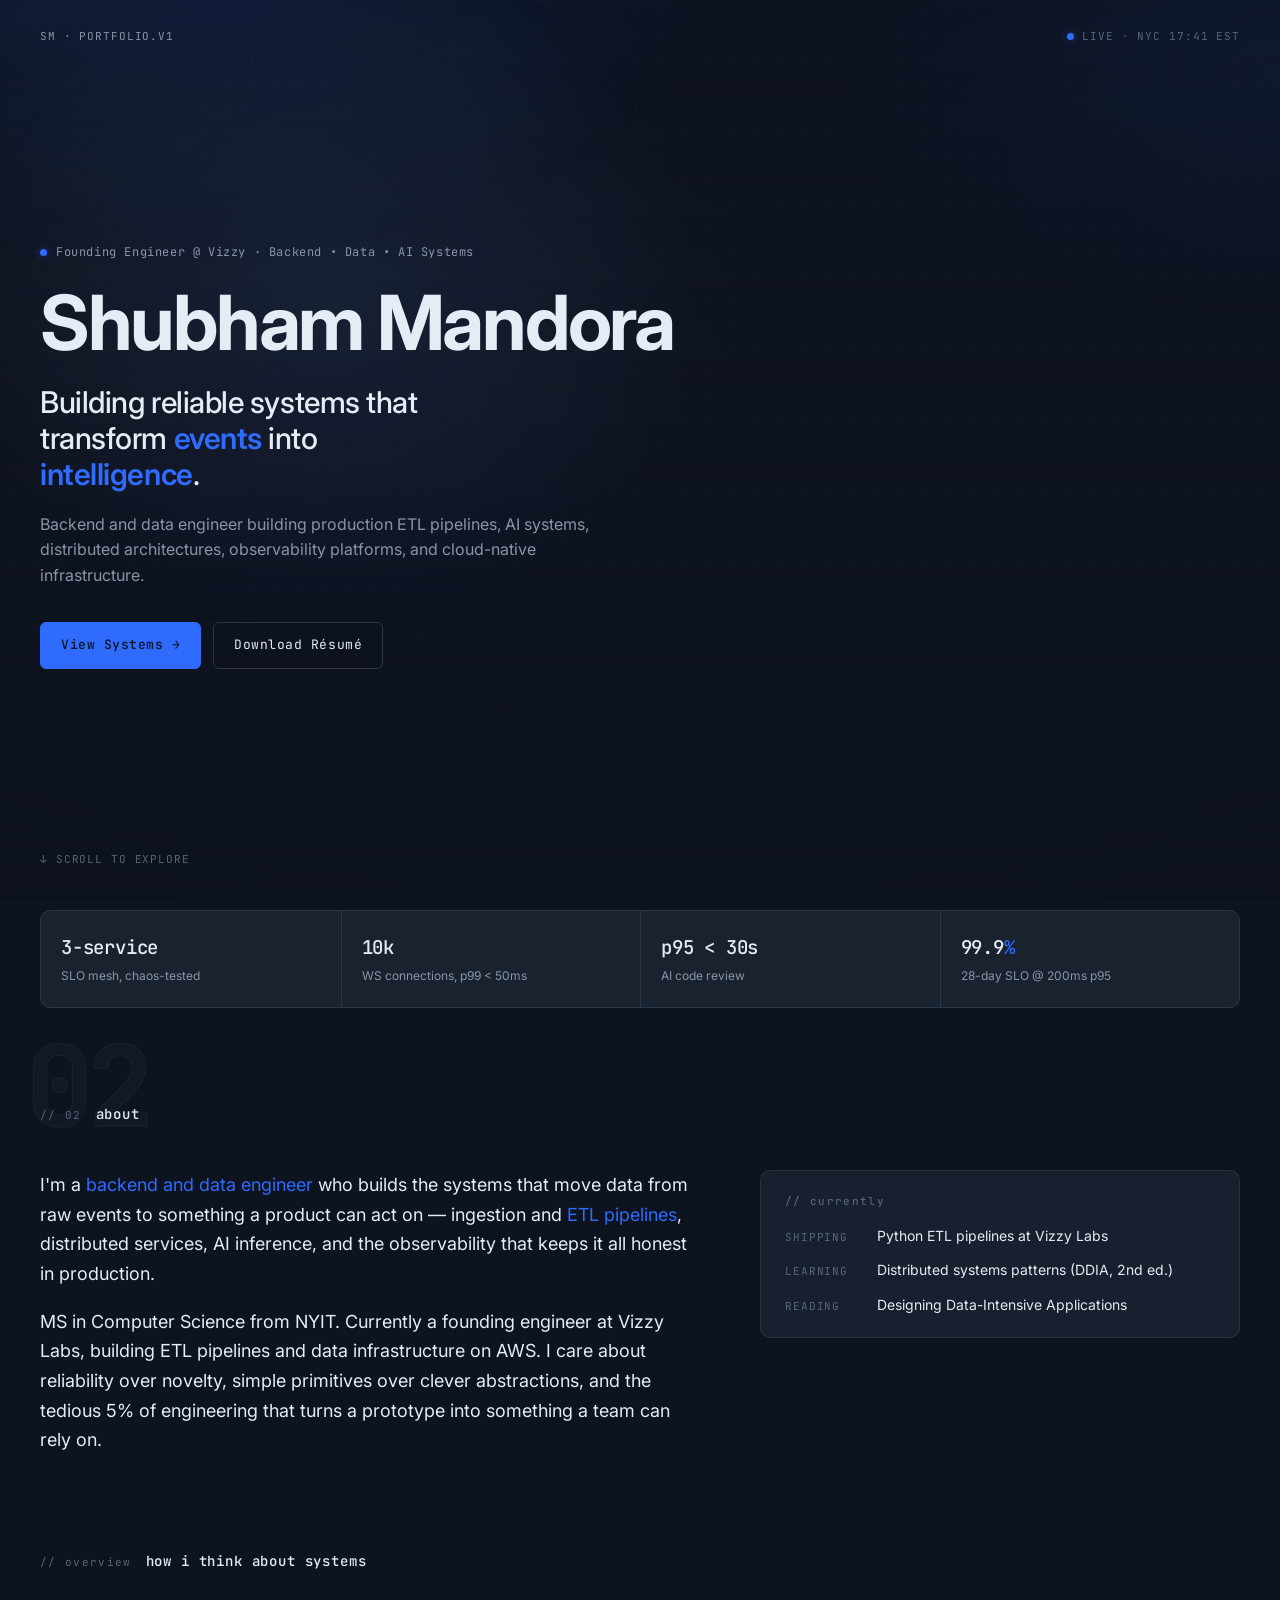
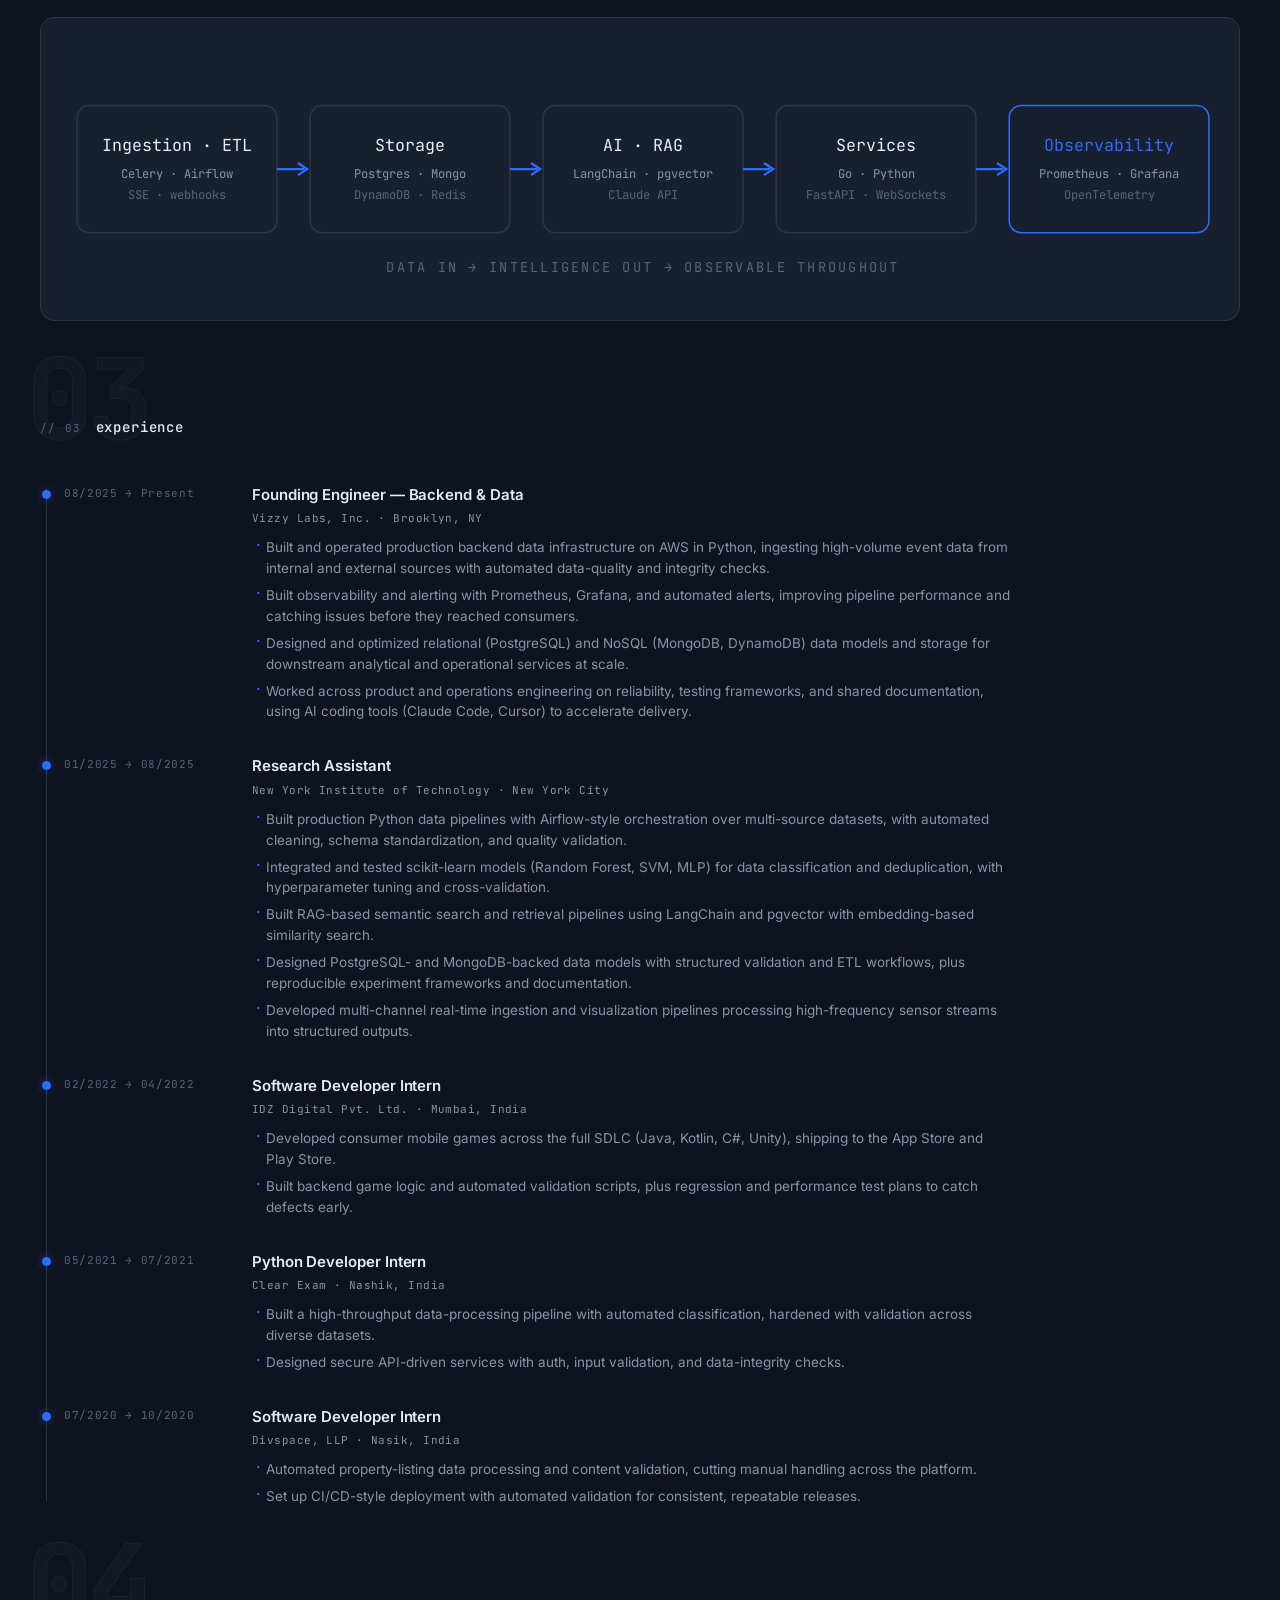
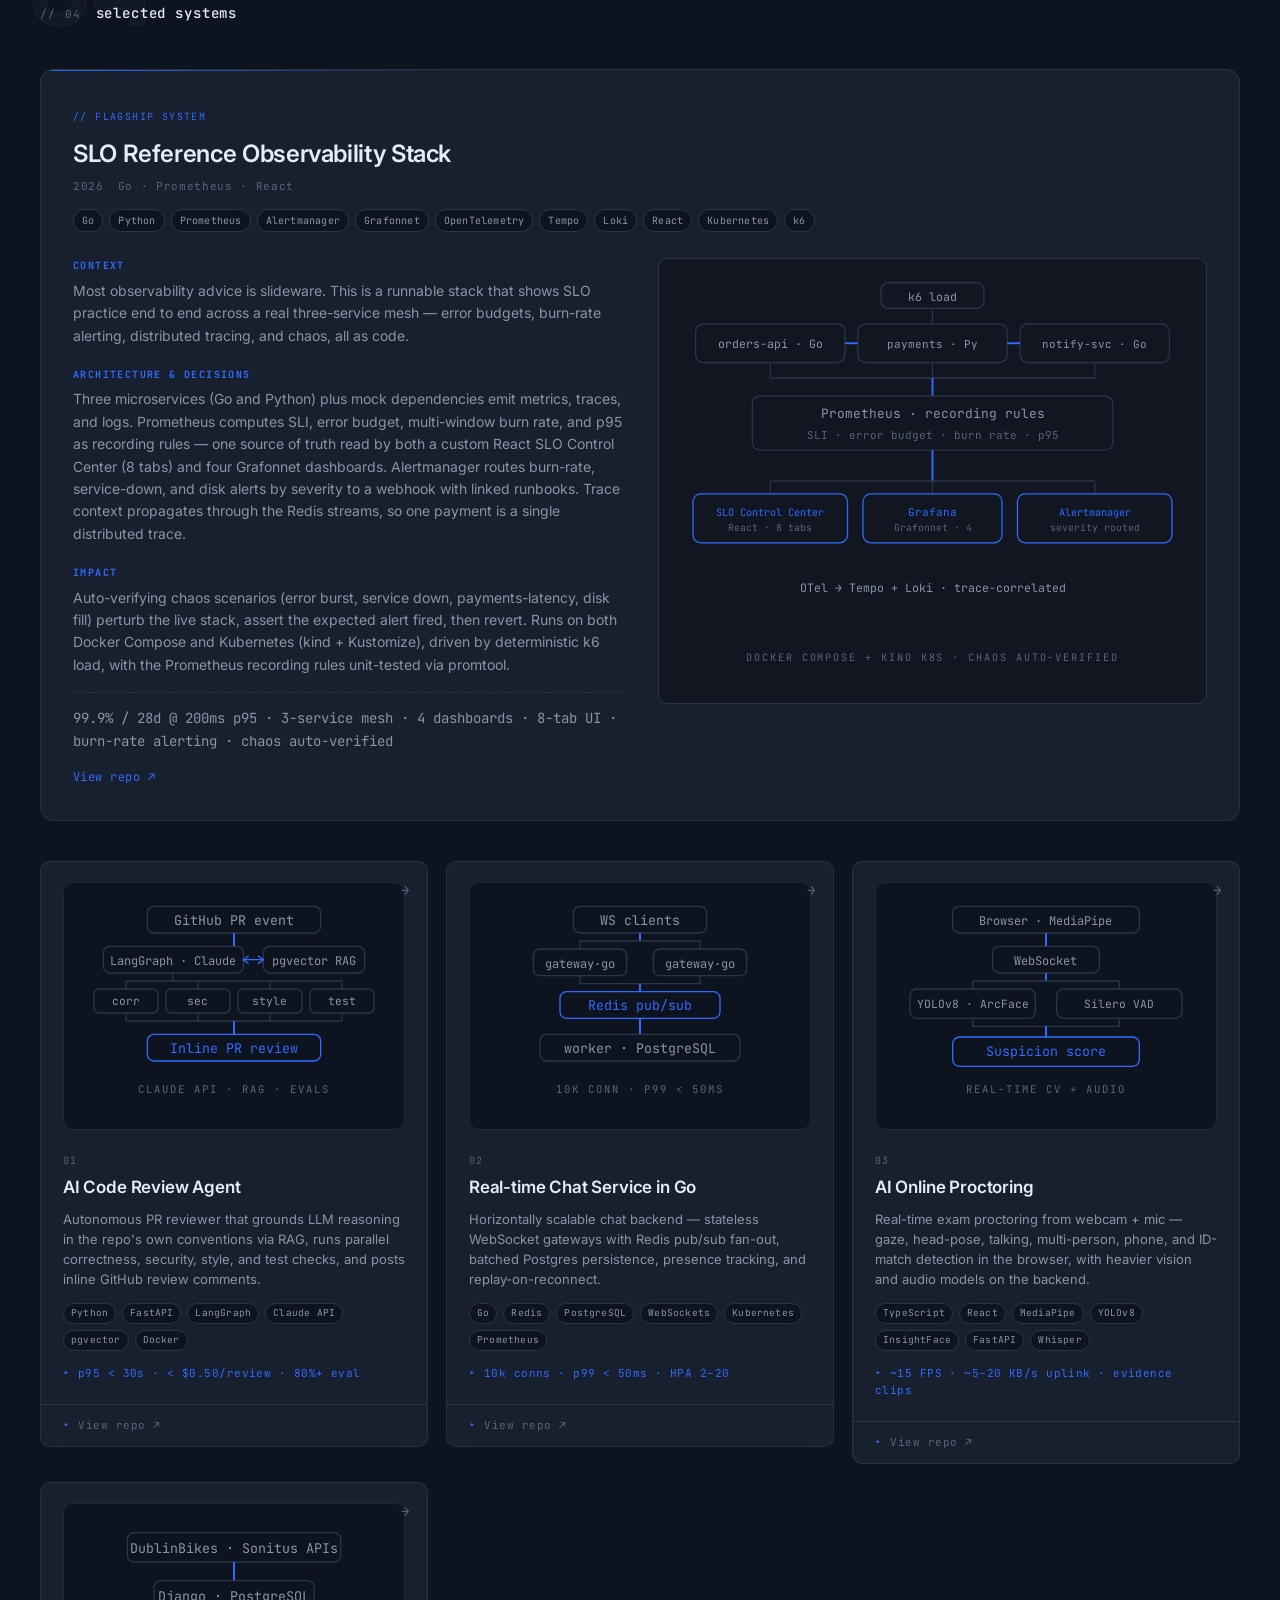
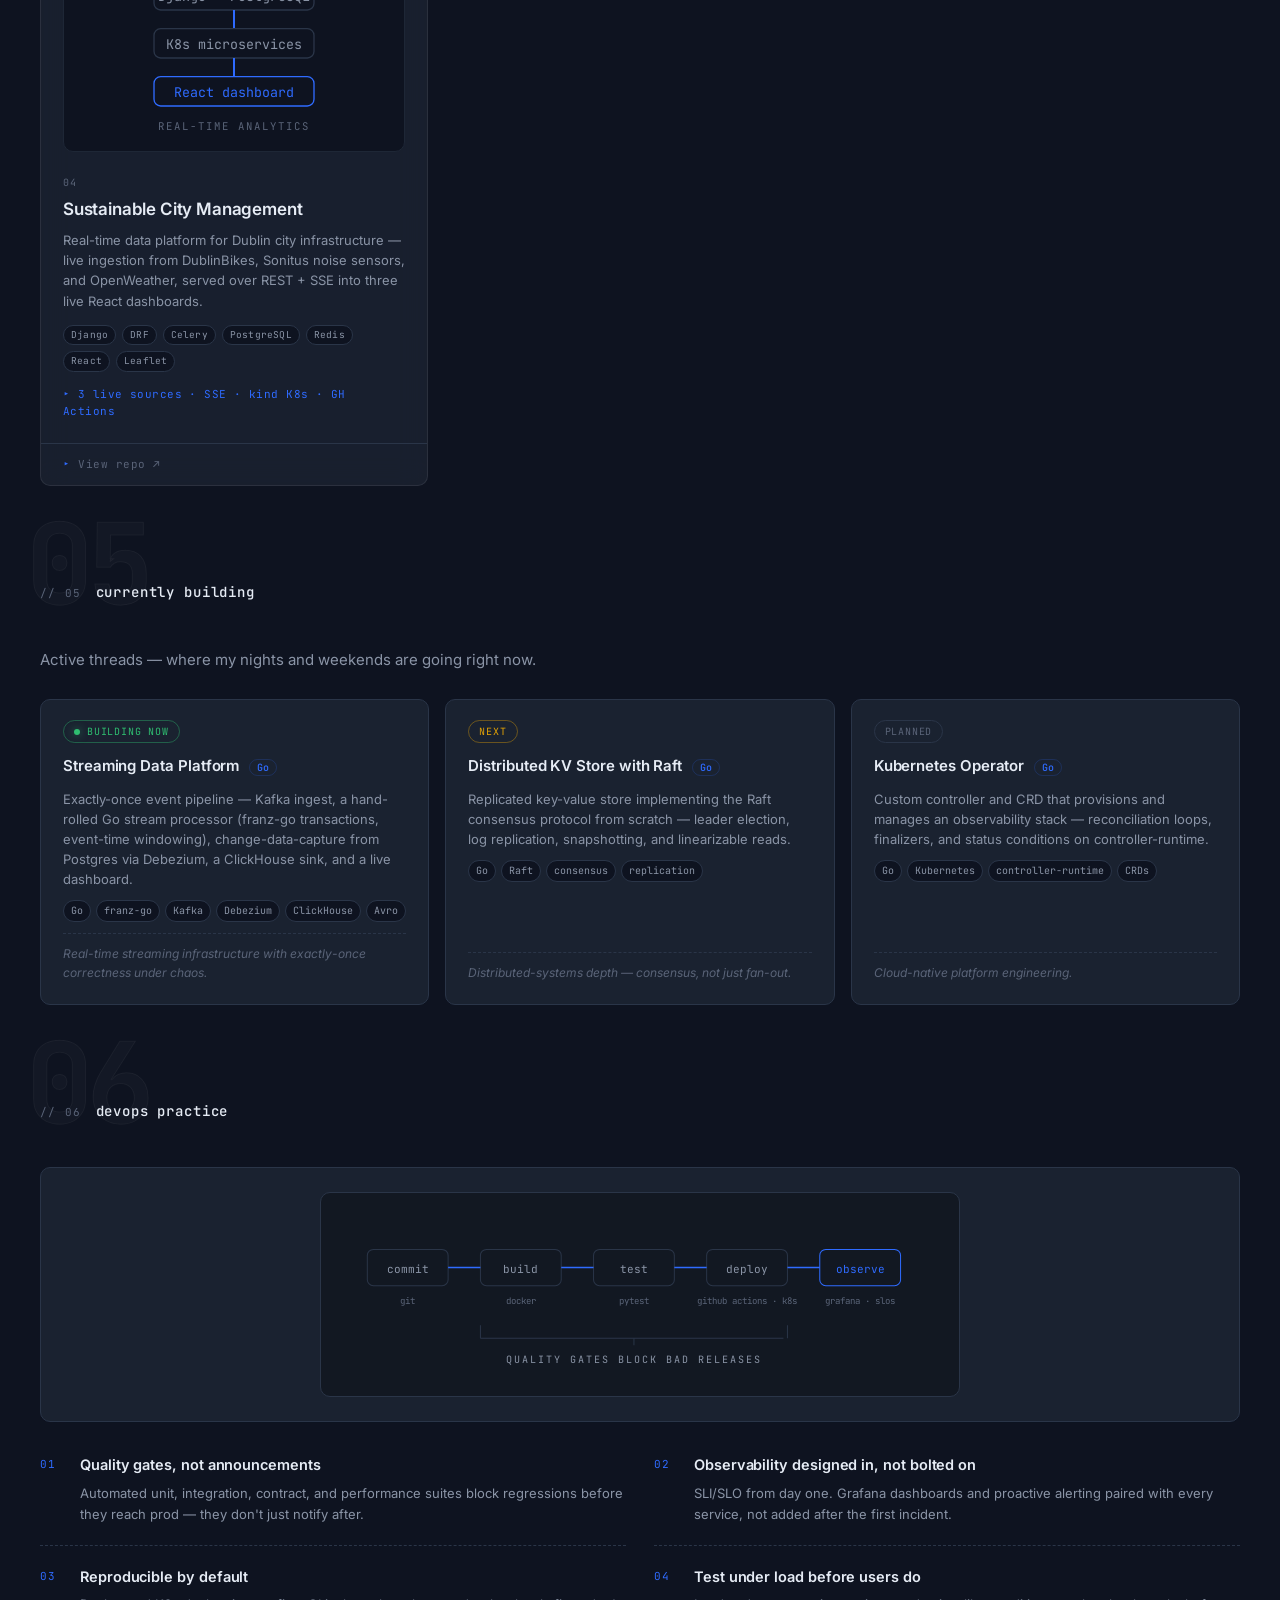
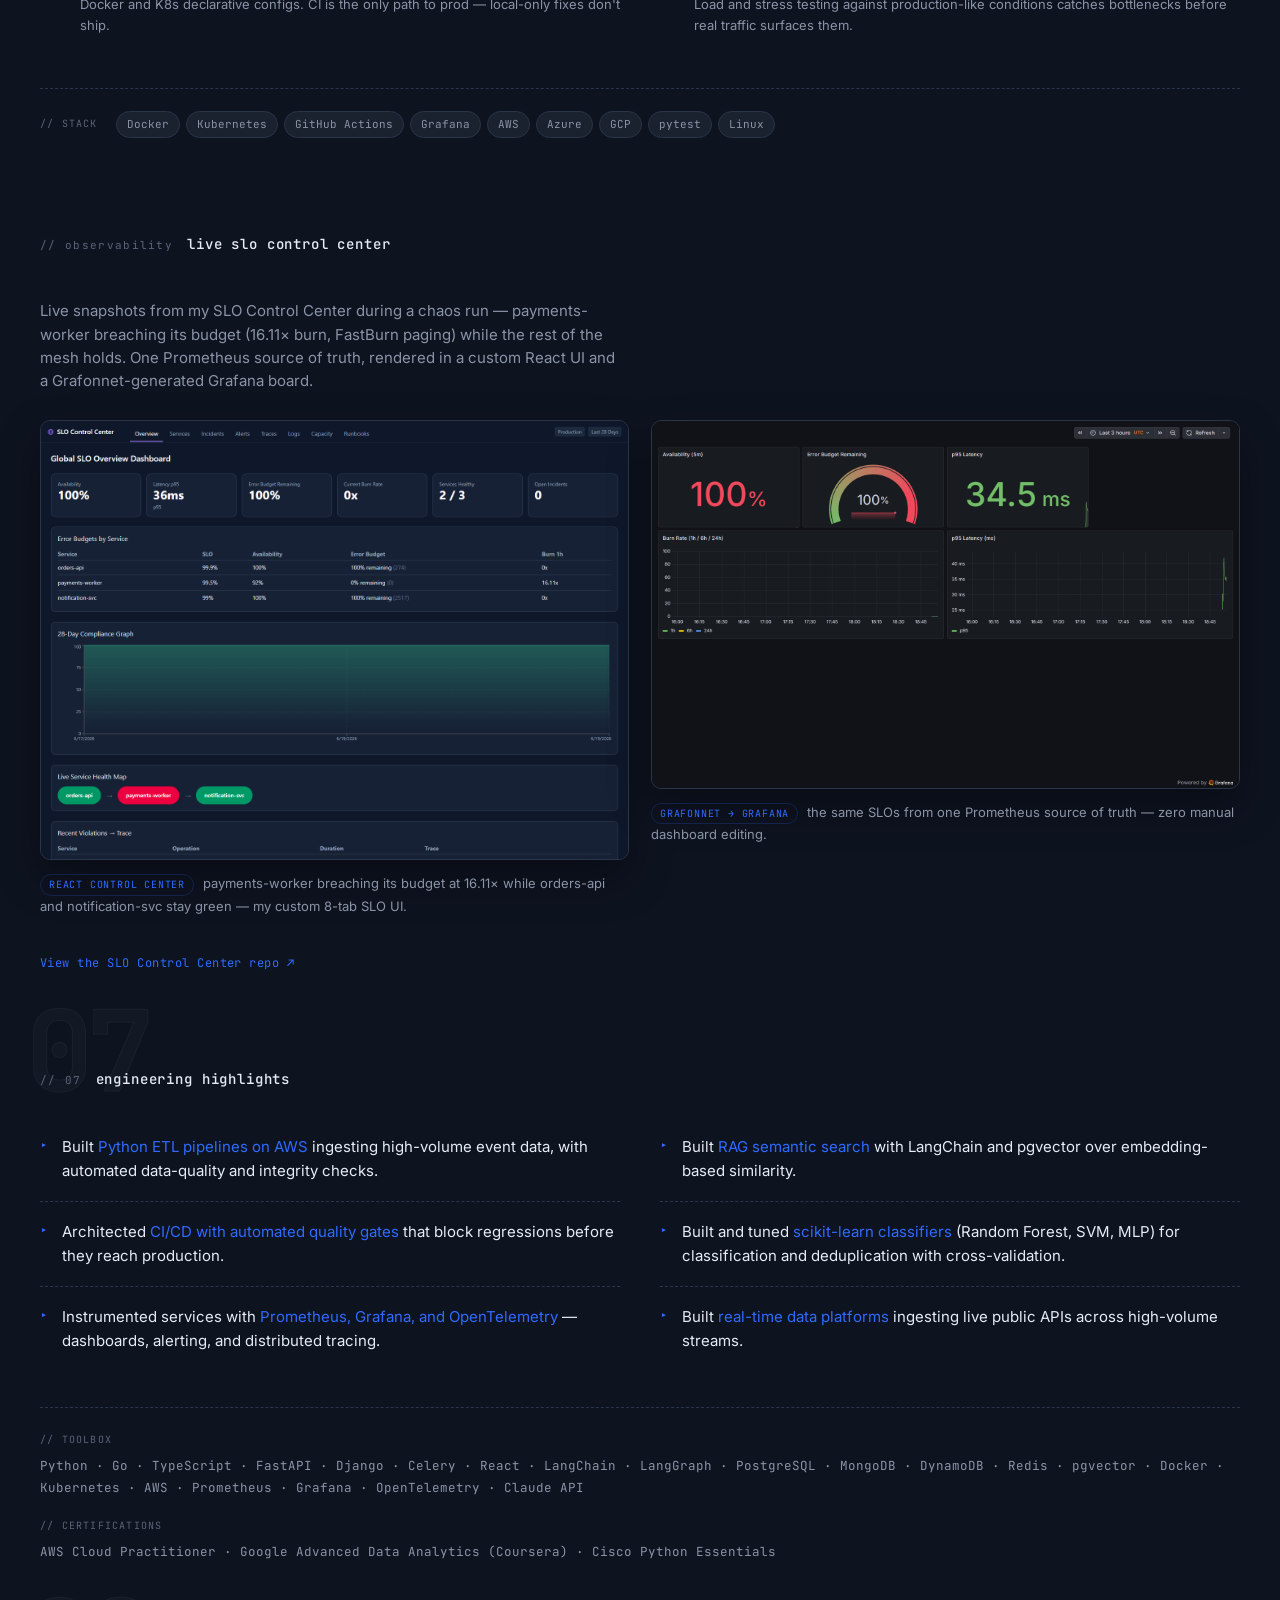
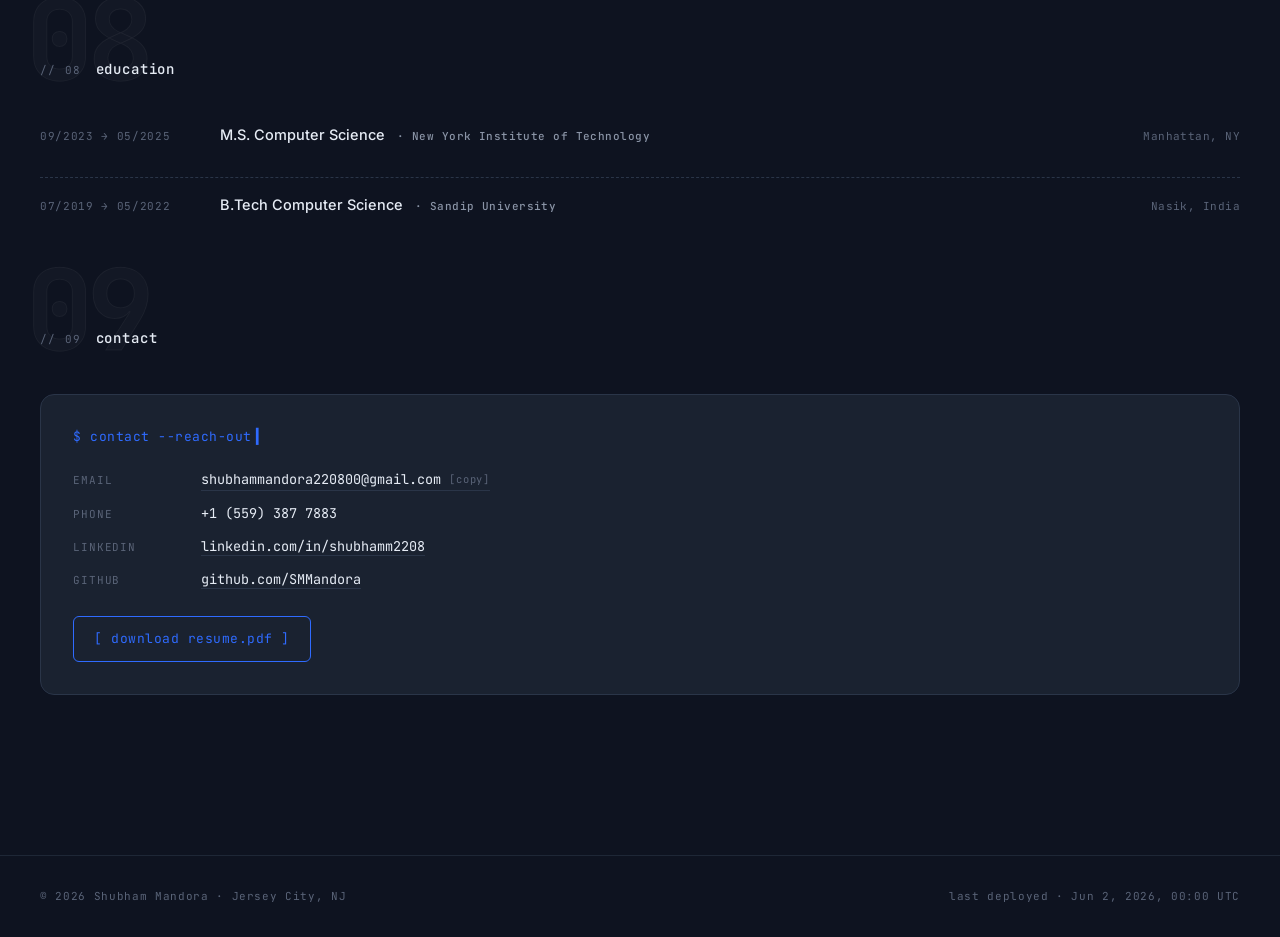
==== commit c57c1103: "Sync résumé PDF and Experience bullets to updated master resume - Refresh résumé PDF to current mast" ====
--- a/index.html
+++ b/index.html
@@ -93,7 +93,7 @@
       </p>
       <div class="hero__cta">
         <a class="btn btn--primary" href="#systems">View Systems →</a>
-        <a class="btn btn--ghost" href="./assets/Shubham_Mandora_Resume.pdf" download>Download Résumé</a>
+        <a class="btn btn--ghost" href="./assets/Shubham_Mandora_Resume.pdf" download="Shubham_Mandora_Resume.pdf">Download Résumé</a>
       </div>
     </div>
 
@@ -230,9 +230,10 @@
           <h3 class="timeline__role">Founding Engineer — Backend &amp; Data</h3>
           <p class="timeline__org">Vizzy Labs, Inc. · Brooklyn, NY</p>
           <ul class="timeline__bullets">
-            <li>Build and maintain Python ETL pipelines on AWS, ingesting high-volume event data from internal and external sources with automated data-quality and integrity checks.</li>
-            <li>Design data models across relational (PostgreSQL) and NoSQL (MongoDB, DynamoDB) stores for downstream analytical and operational consumers.</li>
-            <li>Built pipeline observability with Prometheus, Grafana, and automated alerting that catches and resolves data issues before they reach consumers.</li>
+            <li>Built and operated production backend data infrastructure on AWS in Python, ingesting high-volume event data from internal and external sources with automated data-quality and integrity checks.</li>
+            <li>Built observability and alerting with Prometheus, Grafana, and automated alerts, improving pipeline performance and catching issues before they reached consumers.</li>
+            <li>Designed and optimized relational (PostgreSQL) and NoSQL (MongoDB, DynamoDB) data models and storage for downstream analytical and operational services at scale.</li>
+            <li>Worked across product and operations engineering on reliability, testing frameworks, and shared documentation, using AI coding tools (Claude Code, Cursor) to accelerate delivery.</li>
           </ul>
         </div>
       </li>
@@ -243,9 +244,11 @@
           <h3 class="timeline__role">Research Assistant</h3>
           <p class="timeline__org">New York Institute of Technology · New York City</p>
           <ul class="timeline__bullets">
-            <li>Built production Python data pipelines with Airflow-style orchestration over multi-source datasets — automated cleaning, schema standardization, and quality validation.</li>
-            <li>Built RAG-based semantic search and retrieval with LangChain and pgvector over embedding-based similarity.</li>
-            <li>Integrated and tuned scikit-learn models (Random Forest, SVM, MLP) for classification and deduplication, with hyperparameter tuning and cross-validation.</li>
+            <li>Built production Python data pipelines with Airflow-style orchestration over multi-source datasets, with automated cleaning, schema standardization, and quality validation.</li>
+            <li>Integrated and tested scikit-learn models (Random Forest, SVM, MLP) for data classification and deduplication, with hyperparameter tuning and cross-validation.</li>
+            <li>Built RAG-based semantic search and retrieval pipelines using LangChain and pgvector with embedding-based similarity search.</li>
+            <li>Designed PostgreSQL- and MongoDB-backed data models with structured validation and ETL workflows, plus reproducible experiment frameworks and documentation.</li>
+            <li>Developed multi-channel real-time ingestion and visualization pipelines processing high-frequency sensor streams into structured outputs.</li>
           </ul>
         </div>
       </li>
@@ -898,7 +901,7 @@
         </div>
       </dl>
 
-      <a class="btn" href="./assets/Shubham_Mandora_Resume.pdf" download>[ download resume.pdf ]</a>
+      <a class="btn" href="./assets/Shubham_Mandora_Resume.pdf" download="Shubham_Mandora_Resume.pdf">[ download resume.pdf ]</a>
     </div>
   </section>
 
